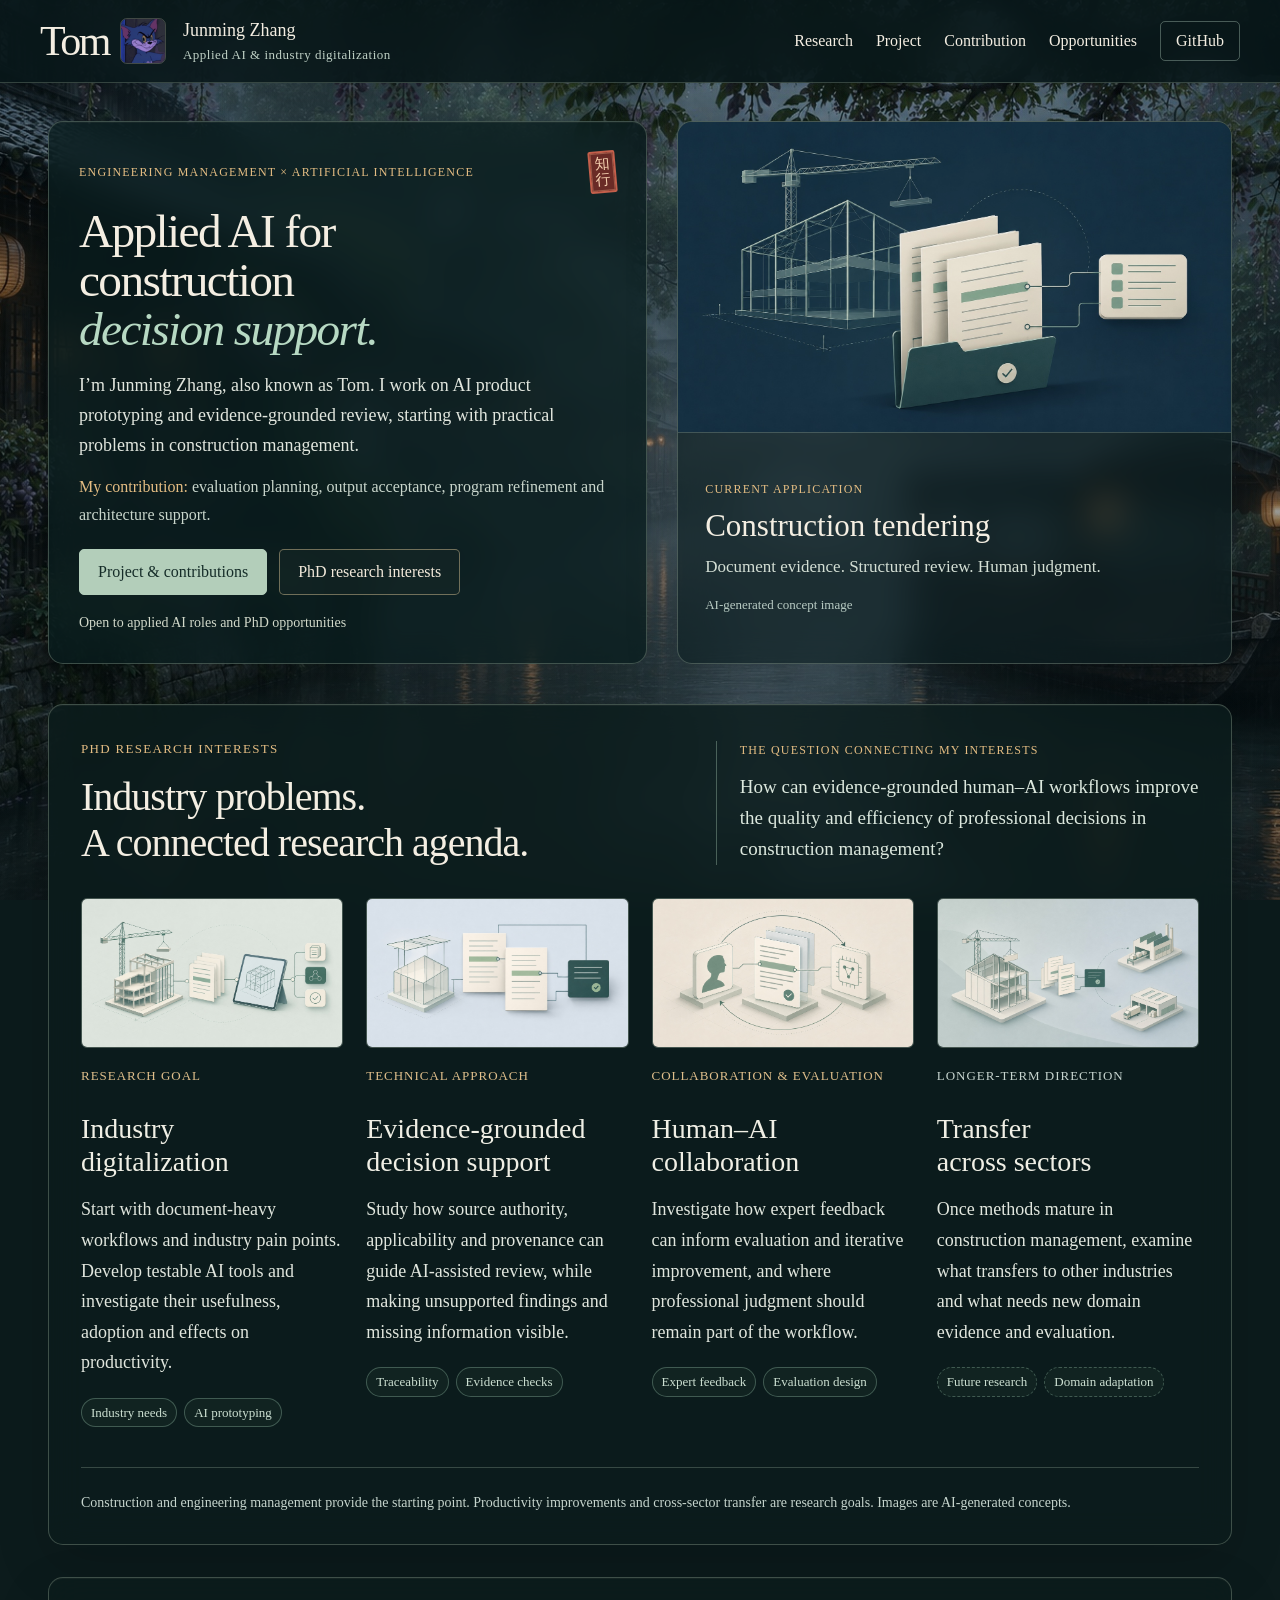
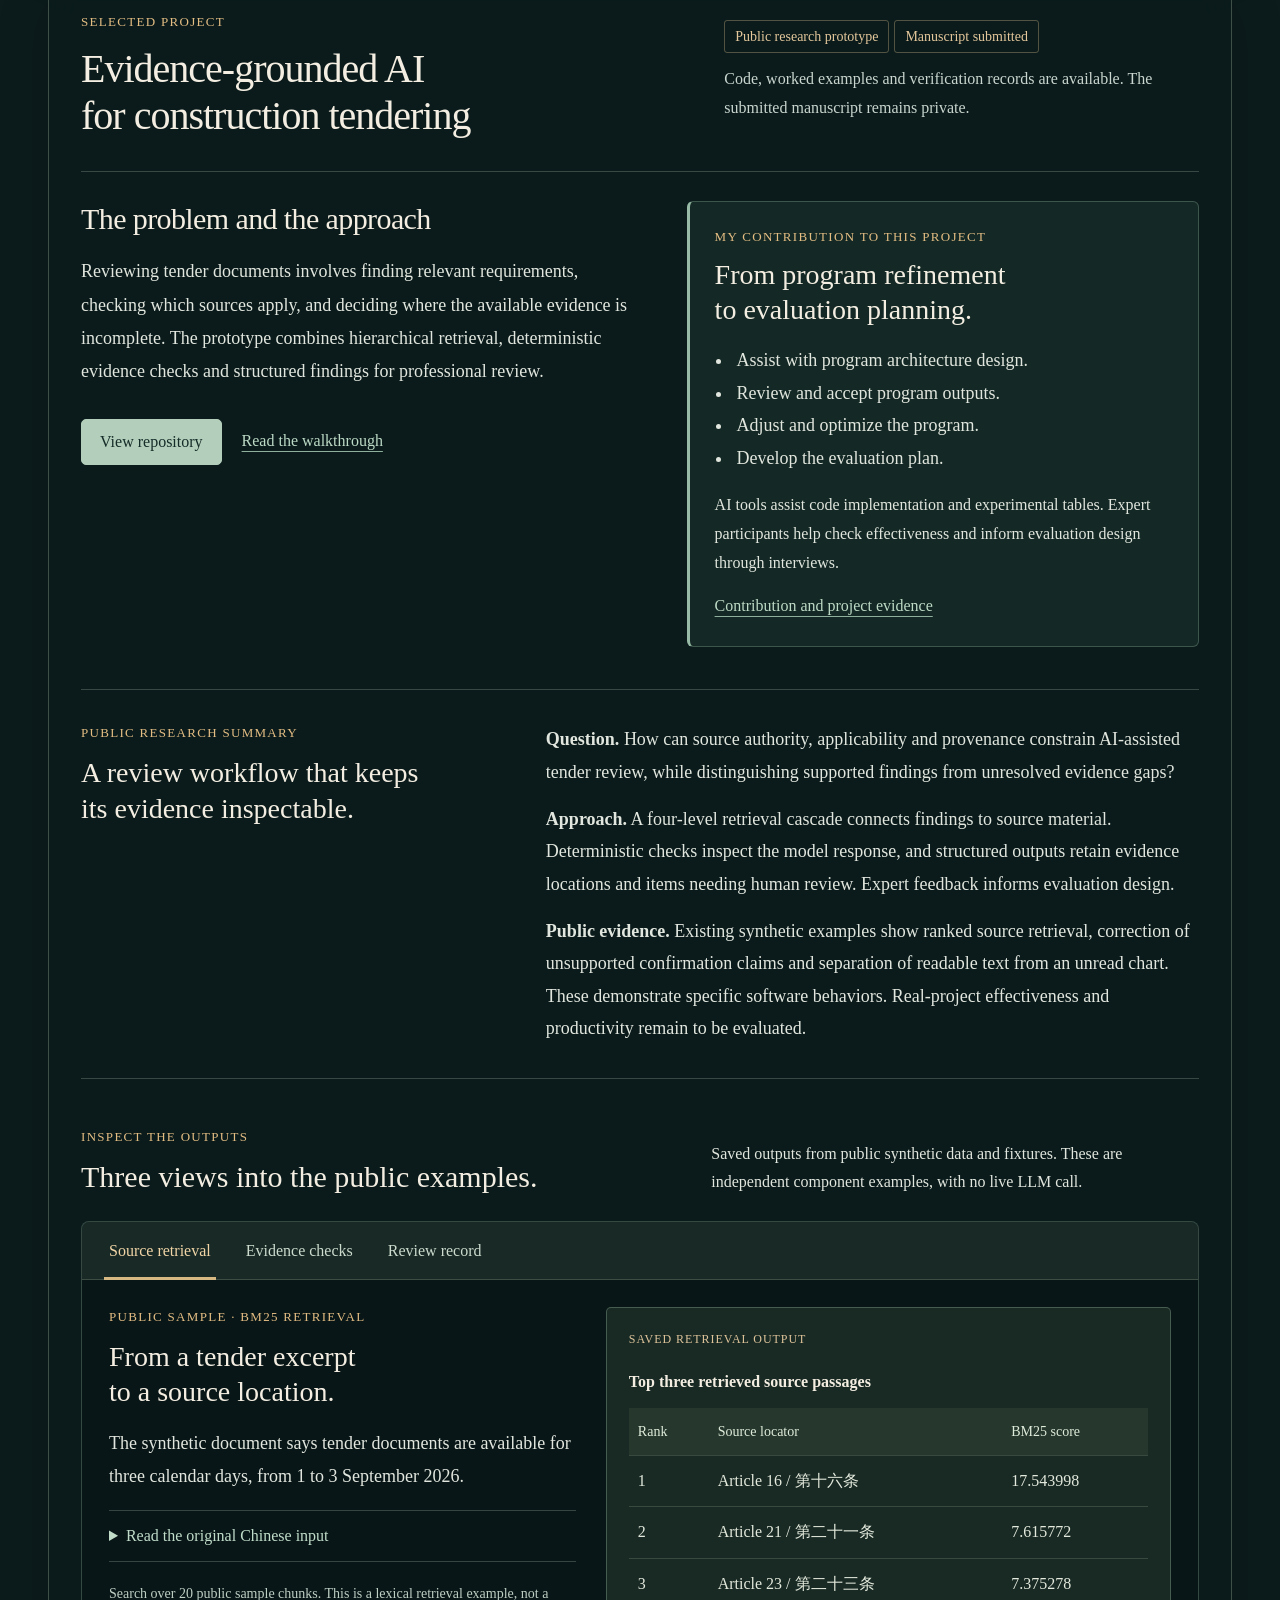
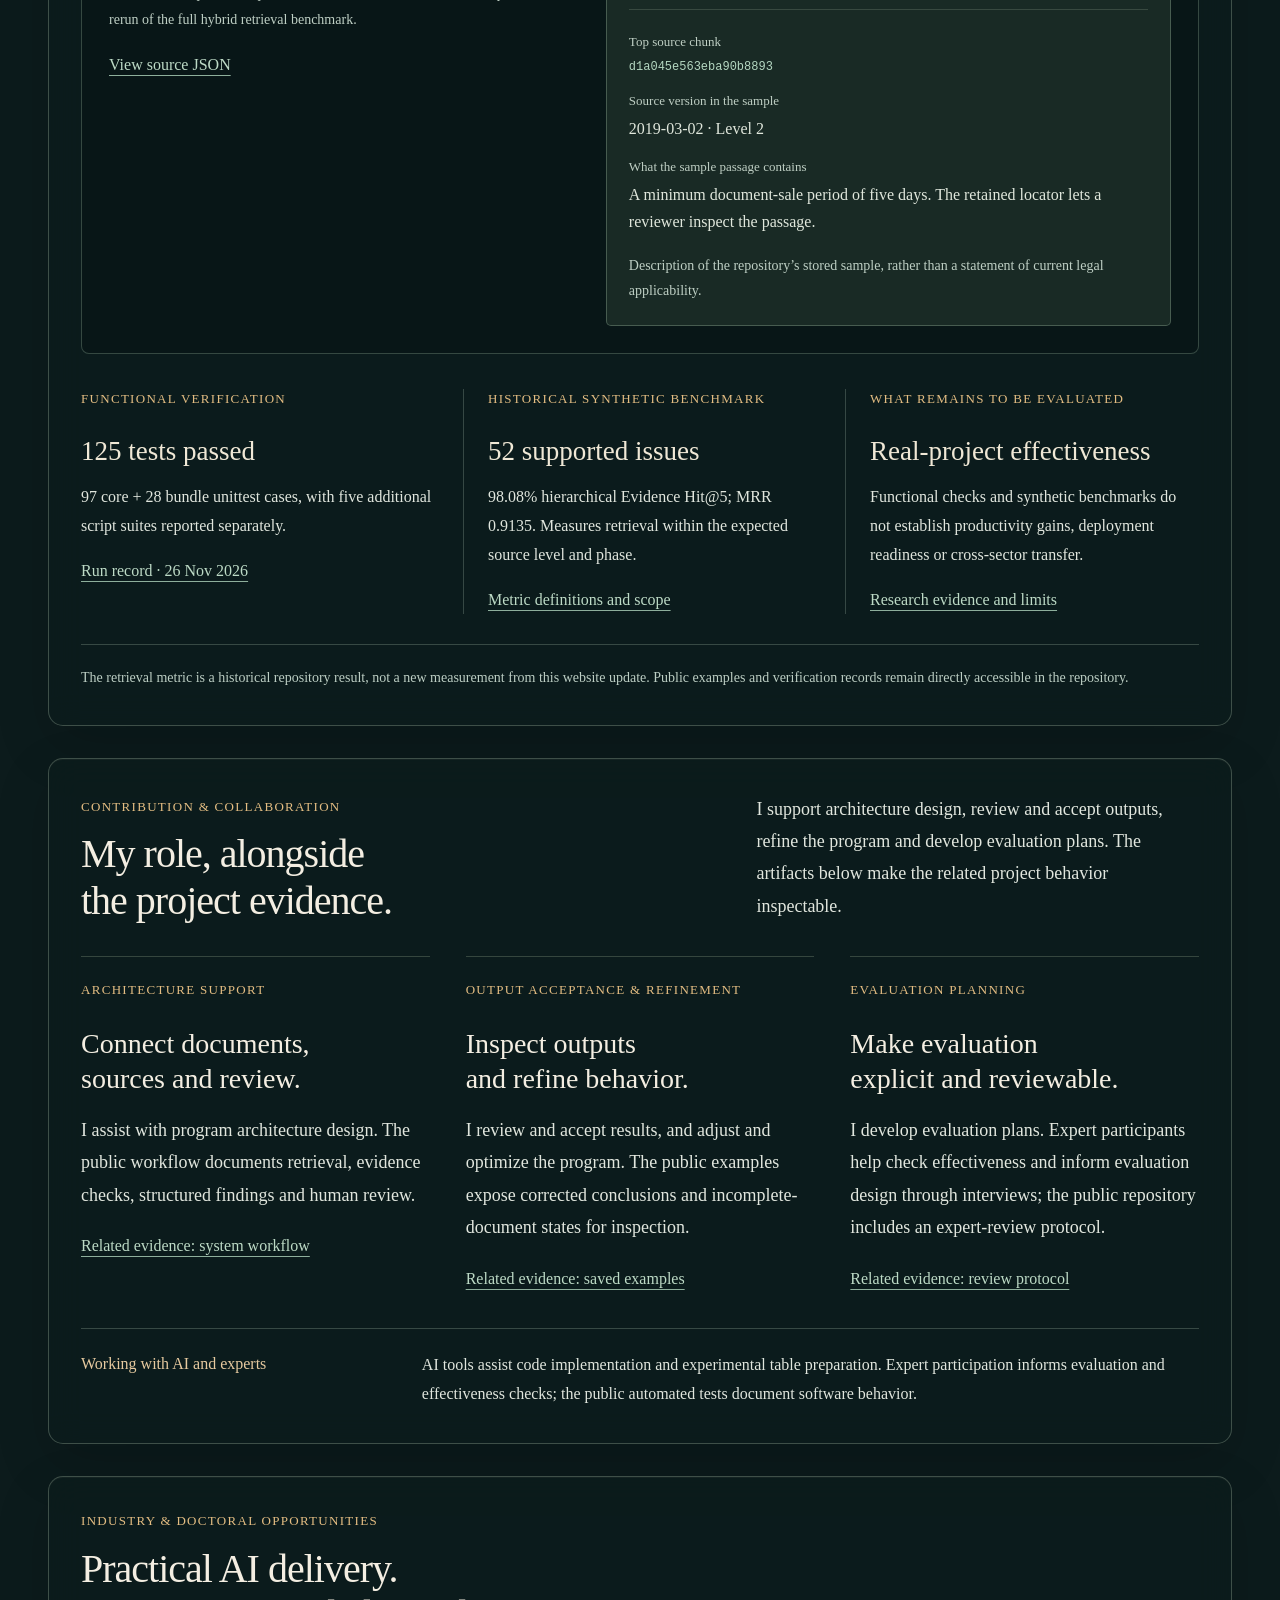
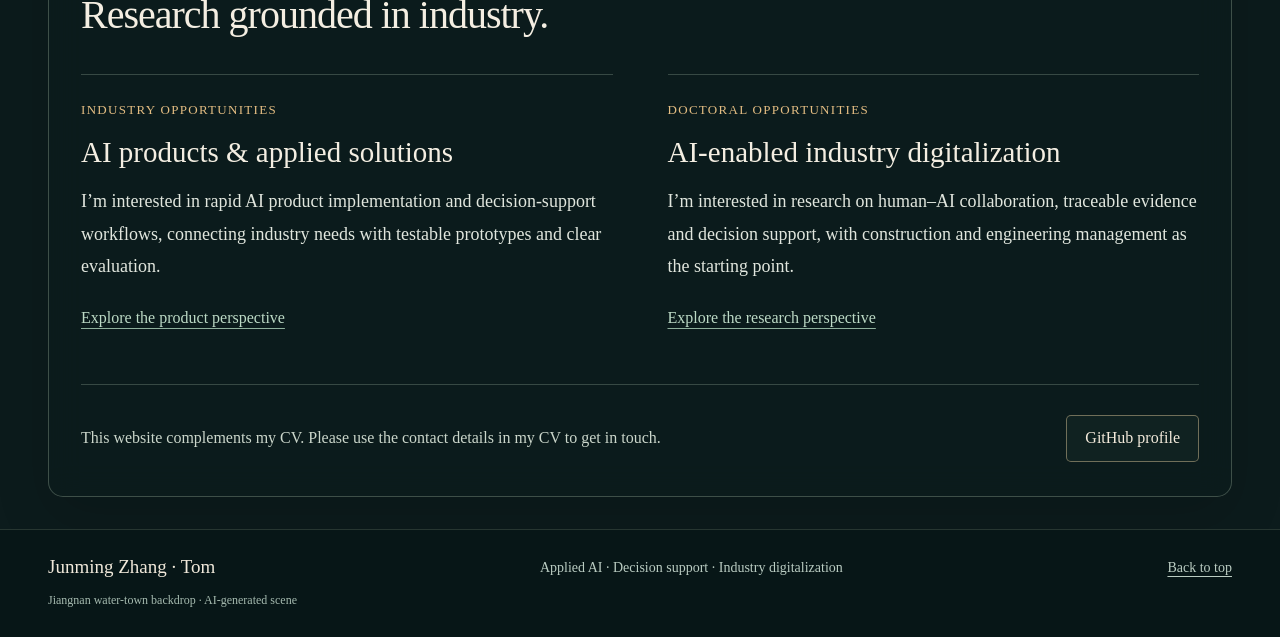
==== index.html @ 6158253b "Use approved rainy Jiangnan background while retaining current project artwork" ====
<!doctype html>
<html lang="en">
<head>
  <meta charset="utf-8">
  <meta name="viewport" content="width=device-width, initial-scale=1">
  <meta name="theme-color" content="#0c1b1c">
  <meta name="description" content="Junming Zhang (Tom) — applied AI for construction management and decision support. Research interests, a public tendering-review prototype and documented contributions.">
  <meta property="og:title" content="Junming Zhang · Applied AI for Construction Management">
  <meta property="og:description" content="Research interests, an open research prototype, and reproducible examples for industry and PhD opportunities.">
  <meta property="og:type" content="website">
  <meta property="og:url" content="https://junming3702-cmyk.github.io/">
  <title>Junming Zhang · Applied AI for Construction Management</title>
  <link rel="icon" type="image/webp" href="assets/tom-avatar.webp">
  <link rel="stylesheet" href="styles.css">
  <link rel="stylesheet" href="styles-v2.css">
  <link rel="stylesheet" href="styles-water.css">
  <link rel="preload" as="image" href="assets/jiangnan-mist-v2.jpg">
  <script src="script.js" defer></script>
</head>
<body>
  <div class="scene-backdrop" aria-hidden="true"></div>
  <a class="skip-link" href="#main">Skip to content</a>
  <header class="site-header">
    <div class="header-inner">
      <a class="brand" href="#home" aria-label="Junming Zhang, home"><span class="brand-mark"><span class="monogram">Tom</span><img class="tom-avatar" src="assets/tom-avatar.webp" alt="Tom avatar" width="44" height="44"></span><span class="brand-name">Junming Zhang<small>Applied AI & industry digitalization</small></span></a>
      <nav aria-label="Main navigation">
        <a href="#research">Research</a><a href="#project">Project</a><a href="#approach">Contribution</a><a href="#opportunities">Opportunities</a><a class="nav-github" href="https://github.com/junming3702-cmyk">GitHub</a>
      </nav>
    </div>
  </header>
  <main id="main">
    <section class="hero wrap" id="home" aria-labelledby="hero-title">
      <div class="hero-copy">
        <div class="hero-kicker"><p class="eyebrow">Engineering management × Artificial intelligence</p><span class="chinese-seal" aria-hidden="true">知<br>行</span></div>
        <h1 id="hero-title">Applied AI for<br>construction<br><em>decision support.</em></h1>
        <p class="hero-intro">I’m Junming Zhang, also known as Tom. I work on AI product prototyping and evidence-grounded review, starting with practical problems in construction management.</p>
        <p class="hero-role"><strong>My contribution:</strong> evaluation planning, output acceptance, program refinement and architecture support.</p>
        <div class="actions"><a class="button primary" href="#project">Project & contributions</a><a class="button secondary" href="#research">PhD research interests</a></div>
        <p class="availability">Open to applied AI roles and PhD opportunities</p>
      </div>
      <figure class="hero-photo"><img src="assets/project-v2.jpg" alt="Conceptual construction tender review setting with project documents and a building model" width="1672" height="941" fetchpriority="high"><figcaption><span class="eyebrow">Current application</span><strong>Construction tendering</strong><span>Document evidence. Structured review. Human judgment.</span><small>AI-generated concept image</small></figcaption></figure>
    </section>

    <section class="research-section" id="research" aria-labelledby="research-title"><div class="wrap">
      <div class="section-heading research-heading"><div><p class="eyebrow">PhD research interests</p><h2 id="research-title">Industry problems.<br>A connected research agenda.</h2></div><div class="research-focus"><p class="eyebrow">The question connecting my interests</p><p>How can evidence-grounded human–AI workflows improve the quality and efficiency of professional decisions in construction management?</p></div></div>
      <div class="research-grid"><article class="research-card "><img src="assets/digitalization-v2.jpg" alt="Concept illustration connecting a construction model, documents and a digital building workflow" width="1672" height="941" loading="lazy"><p class="card-role">Research goal</p><h3>Industry<br>digitalization</h3><p>Start with document-heavy workflows and industry pain points. Develop testable AI tools and investigate their usefulness, adoption and effects on productivity.</p><div class="tags"><span>Industry needs</span><span>AI prototyping</span></div></article>
<article class="research-card "><img src="assets/evidence-v2.jpg" alt="Concept illustration tracing highlighted document passages to a review card" width="1672" height="941" loading="lazy"><p class="card-role">Technical approach</p><h3>Evidence-grounded<br>decision support</h3><p>Study how source authority, applicability and provenance can guide AI-assisted review, while making unsupported findings and missing information visible.</p><div class="tags"><span>Traceability</span><span>Evidence checks</span></div></article>
<article class="research-card "><img src="assets/collaboration-v2.jpg" alt="Concept illustration connecting human expertise, a review document and a computational system" width="1672" height="941" loading="lazy"><p class="card-role">Collaboration & evaluation</p><h3>Human–AI<br>collaboration</h3><p>Investigate how expert feedback can inform evaluation and iterative improvement, and where professional judgment should remain part of the workflow.</p><div class="tags"><span>Expert feedback</span><span>Evaluation design</span></div></article>
<article class="research-card future-card"><img src="assets/transfer-v2.jpg" alt="Concept illustration linking a construction model to future manufacturing and logistics applications" width="1672" height="941" loading="lazy"><p class="card-role">Longer-term direction</p><h3>Transfer<br>across sectors</h3><p>Once methods mature in construction management, examine what transfers to other industries and what needs new domain evidence and evaluation.</p><div class="tags"><span>Future research</span><span>Domain adaptation</span></div></article>
</div><p class="research-note">Construction and engineering management provide the starting point. Productivity improvements and cross-sector transfer are research goals. Images are AI-generated concepts.</p></div></section>

    <section class="project-section wrap" id="project" aria-labelledby="project-title">
      <div class="section-heading"><div><p class="eyebrow">Selected project</p><h2 id="project-title">Evidence-grounded AI<br>for construction tendering</h2></div><div class="project-status"><span>Public research prototype</span><span>Manuscript submitted</span><p>Code, worked examples and verification records are available. The submitted manuscript remains private.</p></div></div>
      <div class="project-introduction">
        <div class="project-overview"><h3>The problem and the approach</h3><p>Reviewing tender documents involves finding relevant requirements, checking which sources apply, and deciding where the available evidence is incomplete. The prototype combines hierarchical retrieval, deterministic evidence checks and structured findings for professional review.</p><div class="actions"><a class="button primary" href="https://github.com/junming3702-cmyk/-LLM">View repository</a><a class="text-link" href="https://github.com/junming3702-cmyk/-LLM/blob/main/docs/portfolio/WALKTHROUGH.md">Read the walkthrough</a></div></div>
        <aside class="project-contribution" aria-labelledby="contribution-summary"><p class="eyebrow">My contribution to this project</p><h3 id="contribution-summary">From program refinement<br>to evaluation planning.</h3><ul><li>Assist with program architecture design.</li><li>Review and accept program outputs.</li><li>Adjust and optimize the program.</li><li>Develop the evaluation plan.</li></ul><p>AI tools assist code implementation and experimental tables. Expert participants help check effectiveness and inform evaluation design through interviews.</p><a class="text-link" href="#approach">Contribution and project evidence</a></aside>
      </div>
      <article class="research-brief" aria-labelledby="brief-title"><div><p class="eyebrow">Public research summary</p><h3 id="brief-title">A review workflow that keeps<br>its evidence inspectable.</h3></div><div><p><strong>Question.</strong> How can source authority, applicability and provenance constrain AI-assisted tender review, while distinguishing supported findings from unresolved evidence gaps?</p><p><strong>Approach.</strong> A four-level retrieval cascade connects findings to source material. Deterministic checks inspect the model response, and structured outputs retain evidence locations and items needing human review. Expert feedback informs evaluation design.</p><p><strong>Public evidence.</strong> Existing synthetic examples show ranked source retrieval, correction of unsupported confirmation claims and separation of readable text from an unread chart. These demonstrate specific software behaviors. Real-project effectiveness and productivity remain to be evaluated.</p></div></article>
      <div class="examples-heading"><div><p class="eyebrow">Inspect the outputs</p><h3>Three views into the public examples.</h3></div><p>Saved outputs from public synthetic data and fixtures. These are independent component examples, with no live LLM call.</p></div>
      <div class="examples" data-examples>
        <div class="example-tabs" role="tablist" aria-label="Public example outputs" hidden><button id="tab-retrieval" type="button" role="tab" aria-controls="example-retrieval" aria-selected="true">Source retrieval</button><button id="tab-gate" type="button" role="tab" aria-controls="example-gate" aria-selected="false" tabindex="-1">Evidence checks</button><button id="tab-visibility" type="button" role="tab" aria-controls="example-visibility" aria-selected="false" tabindex="-1">Review record</button></div>
        <section class="example-content" id="example-retrieval" aria-labelledby="retrieval-heading"><div class="example-context"><p class="eyebrow">Public sample · BM25 retrieval</p><h4 id="retrieval-heading">From a tender excerpt<br>to a source location.</h4><p>The synthetic document says tender documents are available for three calendar days, from 1 to 3 September 2026.</p><details><summary>Read the original Chinese input</summary><p lang="zh-CN">招标文件发售期为3个自然日，自2026年9月1日至2026年9月3日止。</p></details><p class="scope-note">Search over 20 public sample chunks. This is a lexical retrieval example, not a rerun of the full hybrid retrieval benchmark.</p><a class="text-link" href="https://github.com/junming3702-cmyk/-LLM/blob/main/docs/portfolio/sample-results/retrieval.json">View source JSON</a></div><div class="output-preview"><p class="output-label">Saved retrieval output</p><div class="table-scroll"><table><caption>Top three retrieved source passages</caption><thead><tr><th scope="col">Rank</th><th scope="col">Source locator</th><th scope="col">BM25 score</th></tr></thead><tbody><tr><td>1</td><td>Article 16 / 第十六条</td><td>17.543998</td></tr><tr><td>2</td><td>Article 21 / 第二十一条</td><td>7.615772</td></tr><tr><td>3</td><td>Article 23 / 第二十三条</td><td>7.375278</td></tr></tbody></table></div><dl class="source-record"><div><dt>Top source chunk</dt><dd><code>d1a045e563eba90b8893</code></dd></div><div><dt>Source version in the sample</dt><dd>2019-03-02 · Level 2</dd></div><div><dt>What the sample passage contains</dt><dd>A minimum document-sale period of five days. The retained locator lets a reviewer inspect the passage.</dd></div></dl><p class="scope-note">Description of the repository’s stored sample, rather than a statement of current legal applicability.</p></div></section>
        <section class="example-content" id="example-gate" aria-labelledby="gate-heading"><div class="example-context"><p class="eyebrow">Independent preset-response fixtures</p><h4 id="gate-heading">Confirmation is constrained<br>by the available evidence.</h4><p>The gate processes two preset findings. One lacks independent confirmation; the other cites a source absent from the runtime evidence.</p><p class="scope-note">These fixtures were not generated from the retrieval example. They show how existing checks revise a response.</p><a class="text-link" href="https://github.com/junming3702-cmyk/-LLM/blob/main/docs/portfolio/sample-results/review.json">View input and output JSON</a></div><div class="output-preview"><p class="output-label">Saved gate results</p><article class="gate-result"><span class="fixture-id">DEMO-REVIEW</span><h5>Requires human legal review</h5><p>A preset confirmation claim is revised because independent confirmation is absent.</p><code>requires_human_legal_review</code></article><article class="gate-result"><span class="fixture-id">DEMO-UNKNOWN-SOURCE</span><h5>Insufficient information</h5><p>The unregistered citation is removed. The output asks for human confirmation.</p><code>legal_evidence = []</code></article><p class="scope-note">Both saved gate statuses: corrected. No human decision is supplied.</p></div></section>
        <section class="example-content" id="example-visibility" aria-labelledby="visibility-heading"><div class="example-context"><p class="eyebrow">Independent document-visibility fixture</p><h4 id="visibility-heading">Readable text and an unread<br>chart stay separate.</h4><p>The source includes a progress-plan narrative. The chart page has not been parsed, so its contents remain pending verification.</p><p class="scope-note">The table presents selected fields from the saved output. It preserves the incomplete review state.</p><a class="text-link" href="https://github.com/junming3702-cmyk/-LLM/blob/main/docs/portfolio/sample-results/task-result.json">View source JSON</a></div><div class="output-preview"><p class="output-label">Saved review record · SYN-U30</p><div class="table-scroll"><table><caption>Observed and pending claims</caption><thead><tr><th scope="col">Material</th><th scope="col">Observed state</th><th scope="col">Source locator</th></tr></thead><tbody><tr><td>Plan narrative</td><td>Observed</td><td><code>p186-b6</code></td></tr><tr><td>Chart</td><td>Pending verification</td><td>None available</td></tr></tbody></table></div><dl class="source-record"><div><dt>Task completion</dt><dd><code>partially_observed_requires_review</code></dd></div><div><dt>Legal conclusion</dt><dd>Not available in this example</dd></div><div><dt>Next review step</dt><dd>The chart still needs verification. Human review remains required.</dd></div></dl></div></section>
      </div>
      <div class="evidence-summary"><article><p class="eyebrow">Functional verification</p><h4>125 tests passed</h4><p>97 core + 28 bundle unittest cases, with five additional script suites reported separately.</p><a class="text-link" href="https://github.com/junming3702-cmyk/-LLM/blob/main/docs/portfolio/VERIFICATION.md">Run record · 26 Nov 2026</a></article><article><p class="eyebrow">Historical synthetic benchmark</p><h4>52 supported issues</h4><p>98.08% hierarchical Evidence Hit@5; MRR 0.9135. Measures retrieval within the expected source level and phase.</p><a class="text-link" href="https://github.com/junming3702-cmyk/-LLM/blob/main/phase2_public/evaluation/retrieval/metrics.md">Metric definitions and scope</a></article><article><p class="eyebrow">What remains to be evaluated</p><h4>Real-project effectiveness</h4><p>Functional checks and synthetic benchmarks do not establish productivity gains, deployment readiness or cross-sector transfer.</p><a class="text-link" href="https://github.com/junming3702-cmyk/-LLM#for-researchers-and-prospective-supervisors">Research evidence and limits</a></article></div>
      <p class="publication-note">The retrieval metric is a historical repository result, not a new measurement from this website update. Public examples and verification records remain directly accessible in the repository.</p>
    </section>

    <section class="approach-section" id="approach" aria-labelledby="approach-title"><div class="wrap"><div class="section-heading"><div><p class="eyebrow">Contribution & collaboration</p><h2 id="approach-title">My role, alongside<br>the project evidence.</h2></div><p>I support architecture design, review and accept outputs, refine the program and develop evaluation plans. The artifacts below make the related project behavior inspectable.</p></div><div class="contribution-grid"><article><p class="eyebrow">Architecture support</p><h3>Connect documents,<br>sources and review.</h3><p>I assist with program architecture design. The public workflow documents retrieval, evidence checks, structured findings and human review.</p><a class="text-link" href="https://github.com/junming3702-cmyk/-LLM#for-product-and-applied-ai-teams">Related evidence: system workflow</a></article><article><p class="eyebrow">Output acceptance & refinement</p><h3>Inspect outputs<br>and refine behavior.</h3><p>I review and accept results, and adjust and optimize the program. The public examples expose corrected conclusions and incomplete-document states for inspection.</p><a class="text-link" href="https://github.com/junming3702-cmyk/-LLM/blob/main/docs/portfolio/sample-results/RESULTS.md">Related evidence: saved examples</a></article><article><p class="eyebrow">Evaluation planning</p><h3>Make evaluation<br>explicit and reviewable.</h3><p>I develop evaluation plans. Expert participants help check effectiveness and inform evaluation design through interviews; the public repository includes an expert-review protocol.</p><a class="text-link" href="https://github.com/junming3702-cmyk/-LLM/blob/main/phase2_public/evaluation/expert_review/README.md">Related evidence: review protocol</a></article></div><div class="collaboration-note"><strong>Working with AI and experts</strong><p>AI tools assist code implementation and experimental table preparation. Expert participation informs evaluation and effectiveness checks; the public automated tests document software behavior.</p></div></div></section>

    <section class="opportunities-section wrap" id="opportunities" aria-labelledby="opportunities-title"><p class="eyebrow">Industry & doctoral opportunities</p><h2 id="opportunities-title">Practical AI delivery.<br>Research grounded in industry.</h2><div class="opportunity-grid"><article><p class="eyebrow">Industry opportunities</p><h3>AI products & applied solutions</h3><p>I’m interested in rapid AI product implementation and decision-support workflows, connecting industry needs with testable prototypes and clear evaluation.</p><a class="text-link" href="https://github.com/junming3702-cmyk/-LLM#for-product-and-applied-ai-teams">Explore the product perspective</a></article><article><p class="eyebrow">Doctoral opportunities</p><h3>AI-enabled industry digitalization</h3><p>I’m interested in research on human–AI collaboration, traceable evidence and decision support, with construction and engineering management as the starting point.</p><a class="text-link" href="https://github.com/junming3702-cmyk/-LLM#for-researchers-and-prospective-supervisors">Explore the research perspective</a></article></div><div class="contact-line"><p>This website complements my CV. Please use the contact details in my CV to get in touch.</p><a class="button secondary" href="https://github.com/junming3702-cmyk">GitHub profile</a></div></section>
  </main>
  <footer class="site-footer"><div class="wrap"><span>Junming Zhang · Tom</span><span>Applied AI · Decision support · Industry digitalization</span><a href="#home">Back to top</a></div><p class="scene-credit wrap">Jiangnan water-town backdrop · AI-generated scene</p></footer>
</body>
</html>
---- styles.css ----
:root{--ink:#172e40;--text:#354957;--muted:#586a76;--paper:#fcfcf9;--accent:#326758;--line:#dce3e0;--serif:Georgia,'Times New Roman',serif;--sans:Inter,-apple-system,BlinkMacSystemFont,'Segoe UI',sans-serif}*{box-sizing:border-box}html{scroll-behavior:smooth;scroll-padding-top:110px}body{margin:0;background:var(--paper);color:var(--ink);font:16px/1.65 var(--sans);-webkit-font-smoothing:antialiased}a{color:inherit;text-decoration:none}a,button{-webkit-tap-highlight-color:transparent}a:focus-visible{outline:3px solid #b76b37;outline-offset:5px}img{display:block;width:100%;height:auto}h1,h2,h3,h4,p{margin:0}h1,h2,h3,h4{font-weight:400}h1,h2,h3,h4{font-family:var(--serif)}p{color:var(--text)}.wrap{width:min(1240px,calc(100% - 96px));margin-inline:auto}.eyebrow{font:600 11px/1.5 var(--sans);letter-spacing:.15em;text-transform:uppercase;color:var(--accent)}.site-header{background:rgba(252,252,249,.98);position:sticky;top:0;z-index:20;border-bottom:1px solid var(--line)}.header-inner{width:min(1360px,calc(100% - 80px));margin:auto;min-height:92px;display:flex;justify-content:space-between;align-items:center;gap:26px}.brand{display:flex;align-items:center;gap:15px;flex-shrink:0}.monogram{font:42px/1 var(--serif);letter-spacing:-4px;padding-right:3px}.monogram>span{color:var(--accent)}.brand-name{font-size:16px;font-weight:600;line-height:1.4}.brand-name small{font-size:10px;font-weight:400;display:block;letter-spacing:.04em;color:var(--muted);margin-top:2px}nav{display:flex;gap:27px;align-items:center}nav a{font-size:13px;line-height:2;border-bottom:1px solid transparent}nav a:hover,nav a[aria-current]{color:var(--accent);border-color:var(--accent)}.nav-github{border:1px solid #c6d3cc;padding:3px 15px}.skip-link{position:fixed;top:-100px;left:20px;background:white;z-index:100;padding:12px}.skip-link:focus{top:10px}.hero{display:grid;grid-template-columns:1.08fr 1fr;gap:74px;align-items:center;padding-block:90px 88px}.hero h1{font-size:clamp(42px,4.25vw,61px);line-height:1.08;letter-spacing:-.045em;margin:21px 0 24px}.hero h1 em{color:var(--accent);font-weight:400}.hero-intro{font-size:18px;line-height:1.7;max-width:570px}.hero-detail{font-size:15px;line-height:1.8;margin-top:17px;max-width:540px}.actions{display:flex;align-items:center;gap:20px;flex-wrap:wrap;margin-top:30px}.button{display:inline-flex;align-items:center;justify-content:center;font-size:13px;font-weight:500;line-height:1.4;min-height:46px;padding:12px 21px;border:1px solid var(--ink);transition:background .18s,color .18s}.primary{background:var(--ink);color:white}.primary:hover{background:#294c61}.secondary{background:transparent}.secondary:hover{background:#e9efea}.availability{font-size:12px;margin-top:23px;color:var(--muted)}.hero-visual{align-self:stretch;min-height:490px;background:var(--ink);position:relative;color:#eaf0ee;display:flex;flex-direction:column;justify-content:space-between;padding:29px 28px 20px;overflow:hidden}.visual-heading{display:flex;gap:10px;justify-content:space-between;align-items:center;font-size:9px;letter-spacing:.12em;z-index:1}.visual-label{letter-spacing:0;color:#bdd1cd;border:1px solid #607c85;padding:4px 7px;white-space:nowrap}.building{position:absolute;width:110%;top:42px;left:-4%}.evidence-sheet{position:relative;z-index:1;margin-top:170px;background:#f5f5ed;color:var(--ink);padding:18px 21px;box-shadow:0 15px 40px #071c2760;transform:rotate(-2deg)}.sheet-top{display:flex;gap:13px;align-items:center;font-family:var(--serif);font-size:22px;border-bottom:1px solid #d6dfd6;padding-bottom:15px}.paper-symbol{font:28px var(--sans);color:var(--accent)}.evidence-row{display:grid;grid-template-columns:57px 1fr;gap:10px;font-size:11px;padding:10px 0;border-bottom:1px solid #dce1da}.evidence-key{color:var(--accent);font-weight:600}.review-label{font-size:10px;color:var(--accent);margin-top:13px;font-weight:600}.visual-caption{font-size:9px;color:#bdcbd0;margin-top:24px;text-align:center;letter-spacing:.015em}.section-heading{display:grid;grid-template-columns:1.3fr 1fr;gap:100px;align-items:end;margin-bottom:50px}.section-heading h2,h2{font-size:44px;line-height:1.16;letter-spacing:-.025em;margin-top:15px}.section-heading>p{font-size:16px;max-width:440px;line-height:1.8;padding-bottom:2px}.research-section{background:var(--ink);color:#f4f5ef;padding:79px 0 53px}.research-section .eyebrow{color:#a8c9bd}.research-section p{color:#bfd0d7}.research-grid{display:grid;grid-template-columns:repeat(4,1fr);gap:28px}.research-card img{aspect-ratio:1.75;object-fit:cover;border:1px solid #48606a}.research-card h3{font-size:27px;line-height:1.16;margin-top:25px}.research-card p{font-size:14px;line-height:1.8}.research-card .research-question{font-size:14px;color:#f2f5ee;line-height:1.6;margin:15px 0 10px;min-height:45px}.tags{display:flex;flex-wrap:wrap;gap:7px;margin-top:22px}.tags span{font-size:10px;line-height:1.5;padding:4px 9px;border:1px solid #516a75;border-radius:20px;color:#c6d8db}.research-note{border-top:1px solid #395160;padding-top:22px;margin-top:40px;font-size:12px}.project-section{padding-block:90px 76px}.featured-project{border-top:1px solid var(--line);padding-top:37px;display:grid;grid-template-columns:1.2fr 1fr;gap:85px}.project-meta{display:flex;flex-wrap:wrap;gap:9px;margin-bottom:18px}.project-meta span{font-size:10px;letter-spacing:.03em;border:1px solid #c4d3ca;padding:4px 9px;color:var(--accent)}.project-overview h3{font-size:35px;line-height:1.22;letter-spacing:-.02em;margin-bottom:21px}.project-overview p{font-size:15px;line-height:1.9}.capabilities{padding-left:17px;color:var(--text);font-size:14px;line-height:1.9;margin:20px 0}.capabilities li{padding-left:3px;margin:5px 0}.text-link{font-size:13px;font-weight:500;text-decoration:underline;text-underline-offset:5px;text-decoration-color:#8ca49a;line-height:1.8}.text-link:hover{color:var(--accent);text-decoration-thickness:2px}.example-panel{background:#edf1eb;border:1px solid #dae2d8;padding:30px 31px}.example-panel h4{font-size:25px;line-height:1.3;margin:14px 0 22px}.example-step{border-top:1px solid #cfd9ce;padding:16px 0}.example-label{font-size:9px;letter-spacing:.12em;text-transform:uppercase;color:var(--muted)}.example-step p{font-size:14px;margin-top:7px;line-height:1.65}.outcome p{font-family:var(--serif);font-size:23px;line-height:1.3;color:var(--accent)}code{font-size:11px;display:block;margin-top:13px;color:#526657}.sample-note{font-size:11px;line-height:1.7;margin:0 0 15px}.evidence-links{display:grid;grid-template-columns:.9fr 1fr 1fr;gap:40px;border-top:1px solid var(--line);border-bottom:1px solid var(--line);padding:30px 0;margin-top:45px;align-items:center}.evidence-links h4{font-size:26px;margin-top:8px}.evidence-links a{display:block;align-self:stretch;border-left:1px solid var(--line);padding-left:30px}.evidence-links strong{font-size:15px;font-weight:500;text-decoration:underline;text-underline-offset:5px;text-decoration-color:#a1b5ab}.evidence-links a:hover strong{color:var(--accent)}.evidence-links a>span{display:block;font-size:12px;color:var(--muted);margin-top:11px;line-height:1.7}.publication-note{font-size:12px;line-height:1.8;color:var(--muted);margin-top:20px;max-width:1050px}.approach-section{background:#f0f0e8;padding:80px 0}.approach-grid{display:grid;grid-template-columns:1fr 1fr;gap:120px}.approach-intro{font-size:15px;line-height:1.8;margin-top:24px;max-width:420px}.contribution-list article{padding-bottom:22px;margin-bottom:22px;border-bottom:1px solid #d4dace}.contribution-list h3{font-size:25px;margin-bottom:9px}.contribution-list p{font-size:14px;line-height:1.8}.contribution-list .ai-credit{font-size:12px;color:var(--muted)}.opportunities-section{padding-block:86px 55px}.opportunities-section>h2{margin-bottom:36px}.opportunity-grid{display:grid;grid-template-columns:1fr 1fr;gap:80px}.opportunity-grid article{border-top:1px solid var(--line);padding-top:25px}.opportunity-grid h3{font-size:27px;line-height:1.3;margin:14px 0}.opportunity-grid p:not(.eyebrow){font-size:15px;line-height:1.8;margin-bottom:20px;max-width:530px}.contact-line{display:flex;align-items:center;justify-content:space-between;gap:30px;border-top:1px solid var(--line);padding-top:30px;margin-top:52px}.contact-line p{font-size:13px;max-width:630px}.contact-line .button{white-space:nowrap}.site-footer{background:var(--ink);color:#c4d1d7;padding:26px 0;font-size:11px}.site-footer .wrap{display:flex;gap:25px;align-items:center;justify-content:space-between}.site-footer .wrap>span:first-child{font:19px var(--serif);color:#edf1ec}.site-footer a{text-decoration:underline;text-underline-offset:4px}@media(min-width:1450px){.hero{gap:100px}.hero-visual{min-height:505px}.building{top:34px}.evidence-sheet{margin-top:190px}}@media(max-width:1100px){.wrap{width:calc(100% - 64px)}.header-inner{width:calc(100% - 48px)}nav{gap:17px}.hero{gap:40px;padding-block:65px}.hero h1{font-size:46px}.hero-visual{padding:24px 20px;min-height:470px}.visual-heading{font-size:8px}.section-heading{gap:50px}.research-grid{gap:20px}.research-card h3{font-size:24px}.research-card .research-question{min-height:65px}.featured-project{gap:45px}.approach-grid{gap:70px}.evidence-sheet{margin-top:150px}.sheet-top{font-size:20px}.evidence-row{font-size:10px}}@media(max-width:820px){html{scroll-padding-top:145px}.header-inner{flex-wrap:wrap;justify-content:center;padding:16px 0 10px;gap:13px;min-height:0}.brand-name small{display:none}.monogram{font-size:32px}.brand-name{font-size:15px}nav{justify-content:center;width:100%;gap:22px}nav a{font-size:12px}.nav-github{padding:0 10px}.hero{grid-template-columns:1fr;gap:40px;padding-block:55px}.hero-copy{max-width:600px}.hero h1{font-size:56px}.hero-visual{max-width:580px;width:100%;justify-self:center;min-height:455px}.building{top:20px}.evidence-sheet{max-width:400px;width:100%;align-self:center;margin-top:160px}.visual-heading{font-size:10px}.sheet-top{font-size:24px}.evidence-row{font-size:12px}.visual-caption{font-size:10px}.section-heading{grid-template-columns:1fr;gap:22px;margin-bottom:36px}.section-heading>p{max-width:620px}h2,.section-heading h2{font-size:39px}.research-grid{grid-template-columns:1fr 1fr;gap:39px 26px}.research-card h3{font-size:27px}.research-card .research-question{min-height:0}.featured-project{grid-template-columns:1fr;gap:35px}.example-panel{max-width:600px}.evidence-links{grid-template-columns:1fr 1fr;gap:25px}.evidence-links>div{grid-column:1/-1}.evidence-links a{padding-left:0;border-left:none}.approach-grid{grid-template-columns:1fr;gap:35px}.approach-grid h2 br:nth-of-type(2){display:none}.approach-intro{max-width:600px}.opportunity-grid{gap:35px}.site-footer .wrap>span:nth-child(2){display:none}}@media(max-width:520px){.wrap{width:calc(100% - 40px)}.header-inner{width:calc(100% - 24px)}nav{gap:16px}nav a{font-size:11px}.hero{padding-top:40px;gap:33px}.hero h1{font-size:43px;line-height:1.1;margin-top:18px}.eyebrow{font-size:10px}.hero-intro{font-size:16px}.hero-detail{font-size:14px}.actions{gap:13px;margin-top:24px}.button{font-size:12px;padding:12px 16px}.availability{font-size:11px}.hero-visual{min-height:390px;padding:21px 18px 16px}.visual-heading{font-size:8px}.visual-label{font-size:8px}.building{top:42px}.evidence-sheet{margin-top:132px;padding:16px}.sheet-top{font-size:21px;padding-bottom:11px}.evidence-row{font-size:10px;grid-template-columns:45px 1fr;padding:8px 0;gap:5px}.review-label{font-size:9px}.visual-caption{font-size:8px;margin-top:20px}h2,.section-heading h2{font-size:34px}.section-heading>p{font-size:14px}.research-section{padding-block:55px 35px}.research-grid{grid-template-columns:1fr;gap:38px}.research-card img{aspect-ratio:1.9}.research-card h3{font-size:28px;margin-top:22px}.research-card h3 br{display:none}.research-card h3 br:after{content:' '}.research-card p{font-size:14px}.research-card .research-question{margin-top:12px}.tags{margin-top:16px}.research-note{font-size:11px;margin-top:30px}.project-section{padding-block:58px 50px}.project-overview h3{font-size:30px}.project-overview p{font-size:14px}.capabilities{font-size:13px}.example-panel{padding:25px 23px}.example-panel h4{font-size:24px}.evidence-links{grid-template-columns:1fr;gap:25px}.evidence-links a{border-top:1px solid var(--line);padding-top:19px}.evidence-links h4{font-size:25px}.evidence-links a>span{margin-top:7px}.approach-section{padding-block:55px}.opportunities-section{padding-block:55px 40px}.opportunity-grid{grid-template-columns:1fr;gap:30px}.opportunity-grid h3{font-size:26px}.contact-line{align-items:flex-start;flex-direction:column;gap:20px;margin-top:35px}.site-footer .wrap{gap:15px}.text-link{font-size:12px}}@media(prefers-reduced-motion:reduce){html{scroll-behavior:auto}*{transition:none!important}}

/* Accessible reading sizes */
.eyebrow{font-size:12px}.brand-name small{font-size:12px}nav a,.button,.text-link{font-size:14px}.hero-detail,.research-card p,.research-card .research-question,.project-overview p,.capabilities,.example-step p,.contribution-list p,.opportunity-grid p:not(.eyebrow){font-size:16px}.availability,.tags span,.research-note,.project-meta span,.example-label,.sample-note,.evidence-links a>span,.publication-note,.contribution-list .ai-credit,.contact-line p,.site-footer{font-size:14px}.visual-heading,.visual-label,.visual-caption,.evidence-row,.review-label,code{font-size:12px}.research-card .research-question{min-height:52px}.visual-heading{letter-spacing:.05em}.evidence-row{grid-template-columns:55px 1fr}.review-label{font-weight:500}.evidence-sheet{margin-top:165px}.research-grid{gap:25px}@media(max-width:1100px){.visual-heading{font-size:10px}.visual-label{font-size:10px}.evidence-row,.review-label{font-size:11px}.research-card .research-question{min-height:78px}.tags span{font-size:12px}}@media(max-width:820px){.evidence-row,.review-label,.visual-label{font-size:12px}.research-card .research-question{min-height:0}.hero-visual{min-height:485px}.evidence-sheet{margin-top:175px}nav a{font-size:14px}.tags span{font-size:14px}}@media(max-width:520px){nav{gap:14px}.nav-github{display:none}.hero-intro,.hero-detail,.section-heading>p{font-size:16px}.hero-visual{min-height:430px}.visual-heading{font-size:9px}.visual-label{font-size:10px}.visual-caption{font-size:10px}.evidence-row,.review-label{font-size:11px}.evidence-sheet{margin-top:140px}.research-card h3 br{display:initial}.research-card h3 br:after{content:none}.eyebrow{font-size:11px}.availability{font-size:13px}.site-footer{font-size:12px}}
---- styles-v2.css ----
/* Portfolio revision: preserve the original palette and editorial type. */
html { scroll-padding-top: 104px; }
body { font-size: 16px; }
[hidden] { display: none !important; }
.header-inner { min-height: 82px; }
.brand { gap: 18px; }
.brand-mark { display: flex; align-items: center; gap: 12px; }
.monogram { font-size: 42px; line-height: 44px; letter-spacing: -2.5px; padding: 0; }
.tom-avatar { width: 44px; height: 44px; object-fit: cover; border-radius: 7px; }
.brand-name small { font-size: 12px; }
nav { gap: 23px; }
.hero { grid-template-columns: 1.08fr 1fr; gap: 64px; padding-block: 38px 44px; align-items: center; }
.hero h1 { font-size: clamp(42px, 3.65vw, 53px); line-height: 1.04; margin: 16px 0 18px; letter-spacing: -.035em; }
.hero-intro { font-size: 16px; line-height: 1.7; }
.hero-role { font-size: 14px; line-height: 1.7; margin-top: 14px; max-width: 550px; color: var(--muted); }
.hero-role strong { color: var(--ink); font-weight: 600; }
.hero .actions { margin-top: 21px; gap: 13px; }
.hero .availability { margin-top: 16px; font-size: 13px; }
.hero-photo { margin: 0; background: var(--ink); overflow: hidden; align-self: stretch; display: flex; flex-direction: column; justify-content: center; }
.hero-photo > img { width: 100%; height: 300px; object-fit: cover; }
.hero-photo figcaption { padding: 20px 25px; display: flex; flex-direction: column; gap: 7px; }
.hero-photo .eyebrow { color: #adccc0; font-size: 12px; }
.hero-photo strong { font: 27px/1.2 var(--serif); color: #f4f5ef; }
.hero-photo figcaption > span:not(.eyebrow) { font-size: 14px; line-height: 1.6; color: #c9d7dc; }
.hero-photo small { color: #b0c3ca; font-size: 12px; margin-top: 3px; }
.research-section { padding-block: 69px 44px; }
.research-heading { grid-template-columns: 1.2fr 1fr; gap: 90px; align-items: center; }
.research-focus { padding-left: 25px; border-left: 1px solid #607985; }
.research-focus .eyebrow { font-size: 12px; margin-bottom: 12px; }
.research-focus p:not(.eyebrow) { color: #e2ecea; font-size: 18px; line-height: 1.65; }
.research-card img { aspect-ratio: 1.75; width: 100%; object-fit: cover; border: 1px solid #566d77; }
.research-card .card-role { color: #a9c9bc; font-size: 12px; line-height: 1.5; text-transform: uppercase; letter-spacing: .075em; margin-top: 20px; min-height: 36px; }
.research-card h3 { margin-top: 8px; font-size: 27px; line-height: 1.18; margin-bottom: 16px; }
.research-card p { font-size: 16px; line-height: 1.75; }
.research-card .tags { margin-top: 20px; gap: 7px; }
.research-card .tags span { font-size: 12px; }
.future-card .card-role { color: #c5ccd2; }
.future-card .tags span { border-style: dashed; }
.research-note { font-size: 13px; line-height: 1.8; }
.section-heading h2 { font-size: 42px; }
.project-section { padding-block: 72px 61px; }
.project-section > .section-heading { gap: 65px; grid-template-columns: 1.25fr 1fr; align-items: start; }
.project-status { padding-top: 8px; }
.project-status > span { display: inline-block; border: 1px solid #becfc3; padding: 4px 10px; margin: 0 5px 12px 0; font-size: 12px; color: var(--accent); }
.project-status p { font-size: 14px; line-height: 1.8; }
.project-introduction { display: grid; grid-template-columns: 1.1fr 1fr; gap: 65px; border-top: 1px solid var(--line); padding-top: 34px; }
.project-overview h3 { font-size: 30px; margin-bottom: 18px; }
.project-overview p { font-size: 16px; line-height: 1.85; }
.project-contribution { padding: 26px 28px; background: #edf1eb; border-left: 3px solid #6f9785; }
.project-contribution .eyebrow { font-size: 12px; }
.project-contribution h3 { font-size: 28px; line-height: 1.25; margin-top: 11px; }
.project-contribution ul { margin: 17px 0; padding-left: 18px; color: var(--text); font-size: 16px; line-height: 1.8; }
.project-contribution li { padding-left: 4px; }
.project-contribution p:not(.eyebrow) { font-size: 14px; line-height: 1.8; margin-bottom: 14px; }
.research-brief { margin-top: 42px; padding: 33px 0; border-top: 1px solid var(--line); border-bottom: 1px solid var(--line); display: grid; grid-template-columns: .9fr 1.4fr; gap: 64px; }
.research-brief h3 { font-size: 28px; line-height: 1.3; margin-top: 12px; }
.research-brief p:not(.eyebrow) { font-size: 16px; line-height: 1.8; }
.research-brief p + p { margin-top: 15px; }
.research-brief strong { font-weight: 600; }
.examples-heading { margin: 48px 0 25px; display: grid; grid-template-columns: 1.2fr 1fr; gap: 65px; align-items: end; }
.examples-heading h3 { font-size: 30px; line-height: 1.25; margin-top: 12px; }
.examples-heading > p { font-size: 14px; line-height: 1.75; }
.examples { border: 1px solid #cbd8d1; background: #f8f9f5; }
.example-tabs { display: flex; border-bottom: 1px solid #cbd8d1; background: #edf1eb; padding: 0 22px; gap: 25px; }
.example-tabs button { border: 0; border-bottom: 3px solid transparent; margin: 0 0 -1px; padding: 17px 5px 14px; background: transparent; color: var(--muted); font: 500 14px/1.5 var(--sans); cursor: pointer; }
.example-tabs button[aria-selected="true"] { border-bottom-color: var(--accent); color: var(--ink); }
.example-tabs button:hover { color: var(--accent); }
button:focus-visible, summary:focus-visible, [role="tabpanel"]:focus-visible { outline: 3px solid #ad7148; outline-offset: 4px; }
.example-content { display: grid; grid-template-columns: .95fr 1.15fr; gap: 42px; padding: 32px; }
.example-context h4 { font-size: 28px; line-height: 1.25; margin: 13px 0 18px; }
.example-context > p:not(.eyebrow) { font-size: 16px; line-height: 1.8; margin-bottom: 18px; }
.example-content .scope-note { font-size: 13px !important; color: var(--muted); line-height: 1.75; margin-top: 19px; }
details { border-top: 1px solid var(--line); border-bottom: 1px solid var(--line); padding-block: 12px; margin: 18px 0; }
summary { font-size: 14px; color: var(--accent); cursor: pointer; }
details p { margin-top: 13px; font-size: 16px; line-height: 1.8; }
.output-preview { border: 1px solid #d5dfd9; background: white; padding: 24px; min-width: 0; }
.output-label { text-transform: uppercase; letter-spacing: .08em; font-size: 12px; color: var(--accent); margin-bottom: 20px; }
.table-scroll { overflow-x: auto; }
table { width: 100%; border-collapse: collapse; font-size: 14px; text-align: left; }
caption { text-align: left; font-size: 14px; font-weight: 600; color: var(--ink); margin-bottom: 12px; }
th, td { padding: 12px 9px; border-bottom: 1px solid #dce4de; vertical-align: top; }
th { font-weight: 500; color: #586c63; background: #f0f4ee; font-size: 13px; }
td { color: var(--text); }
code { font-size: 12px; color: #375e50; overflow-wrap: anywhere; margin-top: 0; line-height: 1.7; }
.source-record { margin: 21px 0 0; }
.source-record > div { margin-top: 13px; }
dt { font-size: 12px; color: var(--muted); margin-bottom: 4px; }
dd { margin: 0; font-size: 14px; line-height: 1.7; color: var(--text); }
.gate-result + .gate-result { border-top: 1px solid var(--line); padding-top: 21px; margin-top: 22px; }
.fixture-id { font-size: 12px; color: var(--muted); }
.gate-result h5 { font: 24px/1.3 var(--serif); color: var(--accent); margin: 9px 0 11px; }
.gate-result p { font-size: 14px; line-height: 1.8; margin-bottom: 11px; }
.evidence-summary { display: grid; grid-template-columns: repeat(3, 1fr); gap: 36px; margin-top: 35px; border-bottom: 1px solid var(--line); padding-bottom: 30px; }
.evidence-summary article + article { padding-left: 28px; border-left: 1px solid var(--line); }
.evidence-summary .eyebrow { min-height: 36px; font-size: 12px; }
.evidence-summary h4 { font-size: 27px; line-height: 1.25; margin: 10px 0 14px; }
.evidence-summary p:not(.eyebrow) { font-size: 14px; line-height: 1.8; margin-bottom: 15px; }
.publication-note { font-size: 13px; }
.approach-section { padding-block: 67px; }
.contribution-grid { display: grid; grid-template-columns: repeat(3, 1fr); gap: 45px; }
.contribution-grid article { border-top: 1px solid #c6d2c5; padding-top: 23px; }
.contribution-grid .eyebrow { min-height: 36px; font-size: 12px; }
.contribution-grid h3 { font-size: 28px; line-height: 1.25; margin: 10px 0 18px; }
.contribution-grid p:not(.eyebrow) { font-size: 16px; line-height: 1.8; margin-bottom: 20px; }
.collaboration-note { display: grid; grid-template-columns: .8fr 2fr; gap: 30px; border-top: 1px solid #c6d2c5; padding-top: 22px; margin-top: 35px; }
.collaboration-note strong { font-size: 14px; font-weight: 500; }
.collaboration-note p { font-size: 14px; line-height: 1.8; }
.opportunities-section { padding-top: 66px; }
@media (max-width: 1100px) {
  .header-inner { gap: 15px; }
  .brand { gap: 12px; }
  .brand-name small { display: none; }
  nav { gap: 17px; }
  .hero { gap: 36px; }
  .hero h1 { font-size: 44px; }
  .hero-photo > img { height: 280px; }
  .hero-photo figcaption { padding: 22px; }
  .hero .button { padding-inline: 14px; }
  .research-heading { gap: 48px; }
  .research-card h3 { font-size: 24px; }
  .research-card .card-role { font-size: 11px; }
  .project-introduction { gap: 40px; }
  .example-content { gap: 27px; padding: 25px; }
  .output-preview { padding: 20px; }
  .section-heading h2 { font-size: 38px; }
}
@media (max-width: 820px) {
  html { scroll-padding-top: 137px; }
  .header-inner { padding-block: 12px 9px; gap: 10px; min-height: 0; }
  .monogram { font-size: 36px; line-height: 38px; }
  .tom-avatar { width: 38px; height: 38px; }
  .brand { gap: 16px; }
  nav { gap: 21px; }
  .hero { grid-template-columns: 1fr; padding-block: 30px 40px; gap: 30px; }
  .hero-copy { max-width: 650px; }
  .hero h1 { font-size: 47px; }
  .hero-photo { max-width: 650px; width: 100%; justify-self: center; }
  .hero-photo > img { height: auto; aspect-ratio: 16/9; }
  .research-heading, .project-section > .section-heading { grid-template-columns: 1fr; gap: 23px; }
  .research-focus { margin-top: 3px; }
  .research-card .card-role { font-size: 12px; min-height: 0; }
  .research-card h3 { font-size: 27px; }
  .project-introduction { grid-template-columns: 1fr; gap: 30px; }
  .research-brief { grid-template-columns: 1fr; gap: 23px; }
  .examples-heading { grid-template-columns: 1fr; gap: 15px; }
  .example-content { grid-template-columns: 1fr; gap: 27px; }
  .evidence-summary { gap: 22px; }
  .evidence-summary article + article { padding-left: 20px; }
  .evidence-summary h4 { font-size: 23px; }
  .contribution-grid { grid-template-columns: 1fr; gap: 30px; }
  .contribution-grid .eyebrow { min-height: 0; }
  .contribution-grid h3 br { display: initial; }
  .contribution-grid h3 { margin-top: 12px; }
  .collaboration-note { grid-template-columns: 1fr; gap: 9px; }
}
@media (max-width: 520px) {
  .brand-name { font-size: 15px; }
  .brand { gap: 18px; }
  .brand-mark { gap: 10px; }
  .monogram { font-size: 34px; line-height: 36px; }
  .tom-avatar { width: 36px; height: 36px; }
  nav { gap: 14px; }
  nav a { font-size: 13px; }
  .hero { padding-top: 28px; }
  .hero h1 { font-size: 43px; margin: 15px 0 17px; }
  .hero-intro { font-size: 16px; }
  .hero-role { font-size: 14px; margin-top: 13px; }
  .hero .actions { gap: 11px; }
  .hero .button { font-size: 13px; padding-inline: 13px; }
  .hero .availability { font-size: 12px; margin-top: 14px; }
  .hero-photo figcaption { padding: 21px; }
  .section-heading h2 { font-size: 33px; }
  .research-focus { padding-left: 18px; }
  .research-focus p:not(.eyebrow) { font-size: 17px; }
  .research-card .card-role { margin-top: 19px; }
  .research-card h3 { font-size: 29px; }
  .research-section { padding-block: 48px 33px; }
  .project-section { padding-block: 51px 43px; }
  .project-overview h3 { font-size: 28px; }
  .project-contribution { padding: 23px; }
  .project-contribution h3 { font-size: 26px; }
  .research-brief { margin-top: 31px; padding-block: 28px; }
  .research-brief h3 { font-size: 27px; }
  .examples-heading { margin-top: 34px; }
  .examples-heading h3 { font-size: 28px; }
  .example-tabs { gap: 7px; padding-inline: 9px; justify-content: space-between; }
  .example-tabs button { font-size: 13px; padding-inline: 2px; }
  .example-content { padding: 22px 17px; }
  .example-context h4 { font-size: 27px; }
  .output-preview { padding: 17px 13px; }
  table { font-size: 12px; }
  th { font-size: 12px; }
  th, td { padding: 10px 6px; }
  .evidence-summary { grid-template-columns: 1fr; gap: 25px; }
  .evidence-summary article + article { border-left: none; padding-left: 0; padding-top: 24px; border-top: 1px solid var(--line); }
  .evidence-summary .eyebrow { min-height: 0; }
  .evidence-summary h4 { font-size: 27px; }
  .approach-section { padding-block: 49px; }
  .opportunities-section { padding-top: 48px; }
}
@media (max-width: 360px) {
  .header-inner { width: calc(100% - 20px); }
  nav { gap: 10px; }
  nav a { font-size: 12px; }
  .hero h1 { font-size: 37px; }
  .hero .actions { flex-direction: column; align-items: stretch; gap: 10px; }
  .example-tabs { flex-wrap: wrap; gap: 3px; justify-content: flex-start; }
  .example-tabs button { font-size: 12px; margin-right: 8px; }
}
---- styles-water.css ----
/* Original portfolio layout, Times New Roman and a photorealistic water-town backdrop. */
:root {
  color-scheme: dark;
  --ink: #f4eee2;
  --text: #e1e6de;
  --muted: #bdcdc6;
  --paper: #0c1b1c;
  --accent: #a9d4bd;
  --amber: #e4bd83;
  --line: rgba(186, 209, 191, .25);
  --serif: 'Times New Roman', Times, serif;
  --sans: 'Times New Roman', Times, serif;
  --glass: rgba(11, 29, 29, .82);
  --glass-soft: rgba(17, 37, 36, .76);
}
body { background: var(--paper); color: var(--ink); font-family: var(--serif); font-size: 18px; isolation: isolate; }
h1, h2, h3, h4, h5, button, input, select, textarea { font-family: var(--serif); }
.scene-backdrop { position: fixed; z-index: -2; inset: 0; pointer-events: none; background: #142624 url('assets/jiangnan-mist-v2.jpg') center center / cover no-repeat; }
.scene-backdrop::after { content: ''; position: absolute; inset: 0; background: linear-gradient(90deg, rgba(5, 16, 18, .29), rgba(5, 16, 18, .11) 58%, rgba(5, 16, 18, .22)), linear-gradient(0deg, rgba(3, 14, 16, .36), rgba(5, 15, 17, .08)); }
::selection { background: #789f8c; color: #071816; }
a { transition: color .18s, border-color .18s, background .18s; }
a:focus-visible, button:focus-visible, summary:focus-visible, [role='tabpanel']:focus-visible { outline-color: var(--amber); }
.skip-link { background: #132c2c; color: var(--ink); }
.site-header { background: rgba(8, 23, 25, .85); border-bottom: 1px solid rgba(194, 210, 186, .23); -webkit-backdrop-filter: blur(18px); backdrop-filter: blur(18px); box-shadow: 0 7px 24px #0000001c; }
.header-inner { min-height: 82px; }
.brand-name { font-size: 18px; font-weight: 400; }
.brand-name small { font-size: 13px; color: #bfd0c5; }
.monogram { font-family: var(--serif); color: var(--ink); font-size: 42px; line-height: 44px; }
.tom-avatar { border-radius: 6px; outline: 1px solid rgba(225, 215, 190, .25); }
nav a { font-size: 16px; }
nav a:hover, nav a[aria-current] { color: var(--amber); border-color: var(--amber); }
.nav-github { border-color: #a7c3b566; border-radius: 5px; }
.hero { padding-block: 38px 40px; gap: 30px; align-items: stretch; }
.hero-copy, .hero-photo, .research-section > .wrap, .project-section, .approach-section > .wrap, .opportunities-section {
  background: var(--glass);
  border: 1px solid rgba(195, 211, 187, .28);
  border-radius: 15px;
  box-shadow: 0 20px 55px #00000024, inset 0 1px 0 #f6e7ca0b;
  -webkit-backdrop-filter: blur(16px);
  backdrop-filter: blur(16px);
}
.hero-copy { padding: 29px 30px; background: rgba(9, 29, 30, .74); }
.hero-kicker { display: flex; align-items: center; justify-content: space-between; gap: 16px; }
.hero-kicker .eyebrow { max-width: 410px; color: var(--amber); font-size: 12px; letter-spacing: .10em; line-height: 1.7; }
.chinese-seal { display: inline-block; flex-shrink: 0; border: 2px solid #c35f4b; border-radius: 2px; color: #f5d0af; background: #892e27bd; padding: 3px 4px; font-family: 'Times New Roman', 'Songti SC', SimSun, serif; font-size: 15px; line-height: 1.05; text-align: center; box-shadow: inset 0 0 0 1px #e9a37e66; transform: rotate(-5deg); user-select: none; }
.hero h1 { font-size: clamp(43px, 3.7vw, 54px); line-height: 1.04; font-weight: 400; margin: 14px 0 17px; letter-spacing: -.035em; color: var(--ink); }
.hero h1 em { color: #b7d9c3; }
.hero-intro { font-size: 18px; line-height: 1.65; }
.hero-role { font-size: 16px; line-height: 1.7; color: #c9d6cc; margin-top: 13px; }
.hero-role strong { color: var(--amber); font-weight: 400; }
.hero .actions { gap: 12px; margin-top: 21px; }
.button { font-size: 16px; border-radius: 5px; line-height: 1.4; border-color: #b2cfbc88; padding: 11px 18px; }
.primary { color: #152c28; background: #b3ceba; border-color: #b3ceba; }
.primary:hover { background: #cbe0ce; color: #0f241e; }
.secondary { color: #f3eadb; background: rgba(24, 43, 40, .48); border-color: #d2bb9180; }
.secondary:hover { background: rgba(94, 90, 65, .44); color: #fff3dd; }
.hero .availability { color: #d2d9ca; font-size: 14px; margin-top: 16px; }
.hero-photo { background: rgba(13, 31, 34, .65); justify-content: flex-start; overflow: hidden; }
.hero-photo > img { height: auto; aspect-ratio: 16/9; object-fit: cover; border-bottom: 1px solid #a5c1b449; opacity: .94; }
.hero-photo figcaption { flex: 1; justify-content: center; padding: 24px 27px; gap: 9px; }
.hero-photo .eyebrow { color: var(--amber); font-size: 12px; }
.hero-photo strong { font-size: 31px; color: var(--ink); }
.hero-photo figcaption > span:not(.eyebrow) { font-size: 17px; color: #d4dfd5; line-height: 1.7; }
.hero-photo small { color: #b9ccc4; font-size: 13px; }
.eyebrow { color: var(--amber); font-size: 13px; font-weight: 400; letter-spacing: .10em; }
.research-section { background: transparent; padding: 0 0 32px; }
.research-section > .wrap { padding: 34px 32px 28px; }
.research-heading { gap: 55px; }
.section-heading { margin-bottom: 32px; }
.section-heading h2 { color: var(--ink); font-size: 40px; }
.section-heading > p { font-size: 18px; color: var(--text); }
.research-section .eyebrow { color: var(--amber); }
.research-section p { color: var(--text); }
.research-focus { border-left-color: #a1c3ad66; padding-left: 23px; }
.research-focus .eyebrow { font-size: 12px; }
.research-focus p:not(.eyebrow) { color: #dce8de; font-size: 19px; }
.research-grid { gap: 23px; }
.research-card img { border: 1px solid #b2c4b359; border-radius: 6px; }
.research-card .card-role { color: #e0bf8c; font-size: 13px; min-height: 39px; margin-top: 18px; }
.research-card h3 { color: #f0efe5; font-size: 28px; margin-top: 7px; }
.research-card p { font-size: 18px; line-height: 1.7; }
.research-card .tags { gap: 7px; }
.research-card .tags span { color: #cde0d2; border-color: #8bb09c66; background: #52756016; font-size: 13px; }
.future-card .card-role { color: #c7d4cf; }
.research-note { border-top-color: var(--line); color: #c6d4cd !important; font-size: 14px; }
.project-section, .opportunities-section { padding: 34px 32px; margin-bottom: 32px; }
.project-section > .section-heading { gap: 50px; }
.project-status > span { color: #e4c79b; border-color: #bfa77c66; border-radius: 3px; font-size: 14px; }
.project-status p { font-size: 16px; color: #c9d5ce; }
.project-introduction { gap: 42px; padding-top: 29px; }
.project-overview h3 { color: var(--ink); font-size: 30px; }
.project-overview p { font-size: 18px; }
.text-link { font-size: 16px; color: #bddac6; text-decoration-color: #8eaf9c; }
.text-link:hover { color: var(--amber); text-decoration-color: var(--amber); }
.project-contribution { background: rgba(58, 91, 75, .23); border: 1px solid #8fb29d55; border-left: 3px solid #98bba7; border-radius: 6px; padding: 25px; }
.project-contribution .eyebrow { font-size: 13px; }
.project-contribution h3 { color: var(--ink); font-size: 28px; }
.project-contribution ul { color: var(--text); font-size: 18px; }
.project-contribution p:not(.eyebrow) { font-size: 16px; }
.research-brief { gap: 45px; }
.research-brief p:not(.eyebrow) { font-size: 18px; }
.research-brief h3 { color: var(--ink); }
.examples-heading { gap: 45px; }
.examples-heading > p { font-size: 16px; }
.examples { background: rgba(8, 22, 23, .63); border-color: #8fab9755; border-radius: 8px; overflow: hidden; }
.example-tabs { background: rgba(62, 86, 69, .32); border-bottom-color: #a0b09a44; }
.example-tabs button { font-family: var(--serif); color: #ccdbce; font-size: 16px; }
.example-tabs button[aria-selected='true'] { color: #f1d5a7; border-bottom-color: #d7b782; }
.example-tabs button:hover { color: #eed5ae; }
.example-content { gap: 30px; padding: 27px; }
.example-context > p:not(.eyebrow) { font-size: 18px; }
.example-content .scope-note { font-size: 14px !important; color: #becfc4; }
summary { color: #c1ddca; font-size: 16px; }
details p { font-size: 18px; }
.output-preview { background: rgba(32, 51, 44, .74); border-color: #8da89266; border-radius: 5px; padding: 22px; }
.output-label { color: #dfc49a; font-size: 12px; }
table { font-size: 16px; }
caption { color: var(--ink); font-size: 16px; }
th, td { border-bottom-color: #b2c1aa33; }
th { color: #dfebda; background: #829b6f20; font-size: 14px; }
td { color: #e3e9dc; }
code { color: #b4d7c1; }
dt { color: #bfcfc4; font-size: 13px; }
dd { color: #e0e7dc; font-size: 16px; }
.fixture-id { color: #bbcdc2; font-size: 13px; }
.gate-result h5 { color: #c3ddc5; }
.gate-result p { font-size: 16px; }
.evidence-summary { gap: 28px; }
.evidence-summary article + article { padding-left: 24px; }
.evidence-summary .eyebrow { font-size: 13px; }
.evidence-summary h4 { color: #f0e8d6; }
.evidence-summary p:not(.eyebrow) { font-size: 16px; }
.publication-note { color: #bdcec4; font-size: 14px; }
.approach-section { background: transparent; padding: 0 0 32px; }
.approach-section > .wrap { padding: 34px 32px; }
.contribution-grid { gap: 36px; }
.contribution-grid article { border-top-color: #a8bd9c44; }
.contribution-grid .eyebrow { font-size: 13px; }
.contribution-grid h3 { color: var(--ink); }
.contribution-grid p:not(.eyebrow) { font-size: 18px; }
.collaboration-note { border-top-color: var(--line); }
.collaboration-note strong { font-size: 16px; color: #e7caa0; }
.collaboration-note p { font-size: 16px; }
.opportunities-section > h2 { color: var(--ink); font-size: 40px; }
.opportunity-grid { gap: 55px; }
.opportunity-grid h3 { color: var(--ink); font-size: 29px; }
.opportunity-grid p:not(.eyebrow) { font-size: 18px; }
.contact-line p { color: #cbd6cb; font-size: 16px; }
.site-footer { background: rgba(7, 22, 23, .87); border-top: 1px solid #a6b99c33; -webkit-backdrop-filter: blur(16px); backdrop-filter: blur(16px); color: #baccc2; font-size: 14px; }
.site-footer .wrap > span:first-child { color: #f0e8da; }
.site-footer .scene-credit { display: block; font-size: 12px; color: #a6bbb0; margin-top: 12px; }
@media (max-width: 1100px) {
  nav { gap: 18px; }
  .brand { gap: 16px; }
  .hero { gap: 22px; }
  .hero-copy { padding: 25px; }
  .hero h1 { font-size: 45px; }
  .hero .button { font-size: 15px; padding-inline: 13px; }
  .hero-photo > img { height: auto; }
  .hero-photo figcaption { padding: 24px; }
  .research-section > .wrap, .project-section, .approach-section > .wrap, .opportunities-section { padding-inline: 26px; }
  .research-grid { gap: 19px; }
  .research-card h3 { font-size: 25px; }
  .research-card p { font-size: 17px; }
  .research-card .card-role { font-size: 12px; }
  .project-introduction { gap: 28px; }
  .section-heading h2 { font-size: 36px; }
}
@media (max-width: 820px) {
  html { scroll-padding-top: 138px; }
  .header-inner { min-height: 0; }
  .brand-name { font-size: 17px; }
  .monogram { font-size: 36px; line-height: 38px; }
  .hero { grid-template-columns: 1fr; padding-block: 27px; gap: 22px; }
  .hero-copy, .hero-photo { max-width: none; }
  .hero h1 { font-size: 49px; }
  .hero-photo > img { max-height: 350px; }
  .hero-photo figcaption { padding: 23px 27px; }
  .research-heading { gap: 24px; }
  .research-card h3 { font-size: 29px; }
  .research-card p { font-size: 18px; }
  .research-card .card-role { min-height: 0; font-size: 13px; }
  .project-section > .section-heading { gap: 22px; }
  .project-introduction { gap: 26px; }
  .research-brief { gap: 23px; }
  .examples-heading { gap: 17px; }
  .contribution-grid { gap: 26px; }
  .opportunity-grid { gap: 30px; }
}
@media (max-width: 520px) {
  html { scroll-padding-top: 130px; }
  .wrap { width: calc(100% - 28px); }
  .header-inner { width: calc(100% - 28px); }
  .brand { gap: 16px; }
  .brand-name { font-size: 16px; }
  .monogram { font-size: 34px; line-height: 36px; }
  nav { gap: 19px; }
  nav a { font-size: 14px; }
  .scene-backdrop { background-position: 63% center; }
  .hero-copy { padding: 23px 20px; }
  .hero-kicker { gap: 12px; }
  .hero-kicker .eyebrow { font-size: 12px; letter-spacing: .06em; }
  .hero h1 { font-size: 45px; margin-top: 15px; }
  .hero-intro { font-size: 18px; }
  .hero-role { font-size: 16px; }
  .hero .button { font-size: 15px; padding-inline: 13px; }
  .hero .actions { gap: 10px; }
  .hero .availability { font-size: 14px; }
  .hero-photo figcaption { padding: 21px; }
  .hero-photo strong { font-size: 29px; }
  .research-section > .wrap, .project-section, .approach-section > .wrap, .opportunities-section { padding: 27px 21px; border-radius: 10px; }
  .research-section, .approach-section { padding-bottom: 24px; }
  .project-section, .opportunities-section { margin-bottom: 24px; }
  .section-heading h2, .opportunities-section > h2 { font-size: 33px; }
  .research-grid { gap: 30px; }
  .research-card h3 { font-size: 29px; }
  .project-contribution { padding: 22px 18px; }
  .examples { margin-inline: -7px; }
  .example-tabs { gap: 8px; padding-inline: 10px; }
  .example-tabs button { font-size: 14px; }
  .example-content { padding: 23px 13px; }
  .output-preview { padding: 17px 11px; }
  table { font-size: 14px; }
  th { font-size: 13px; }
  .evidence-summary article + article { padding-left: 0; }
  .text-link, .button { font-size: 16px; }
  .site-footer .wrap { gap: 16px; }
}
@media (max-width: 360px) {
  .hero h1 { font-size: 38px; }
  .hero-copy { padding-inline: 18px; }
  .hero .actions { flex-direction: column; align-items: stretch; }
  nav { gap: 13px; }
  nav a { font-size: 14px; }
  .example-tabs { flex-wrap: nowrap; gap: 9px; justify-content: space-between; }
  .example-tabs button { font-size: 14px; margin-right: 0; flex: 1; }
  .section-heading h2, .opportunities-section > h2 { font-size: 30px; }
  .hero-photo strong { font-size: 27px; }
}
@supports not ((backdrop-filter: blur(1px)) or (-webkit-backdrop-filter: blur(1px))) {
  .hero-copy, .hero-photo, .research-section > .wrap, .project-section, .approach-section > .wrap, .opportunities-section { background: rgba(10, 28, 28, .96); }
}
@media (prefers-reduced-transparency: reduce) {
  .hero-copy, .hero-photo, .research-section > .wrap, .project-section, .approach-section > .wrap, .opportunities-section, .site-header, .site-footer { background: #102524; -webkit-backdrop-filter: none; backdrop-filter: none; }
}
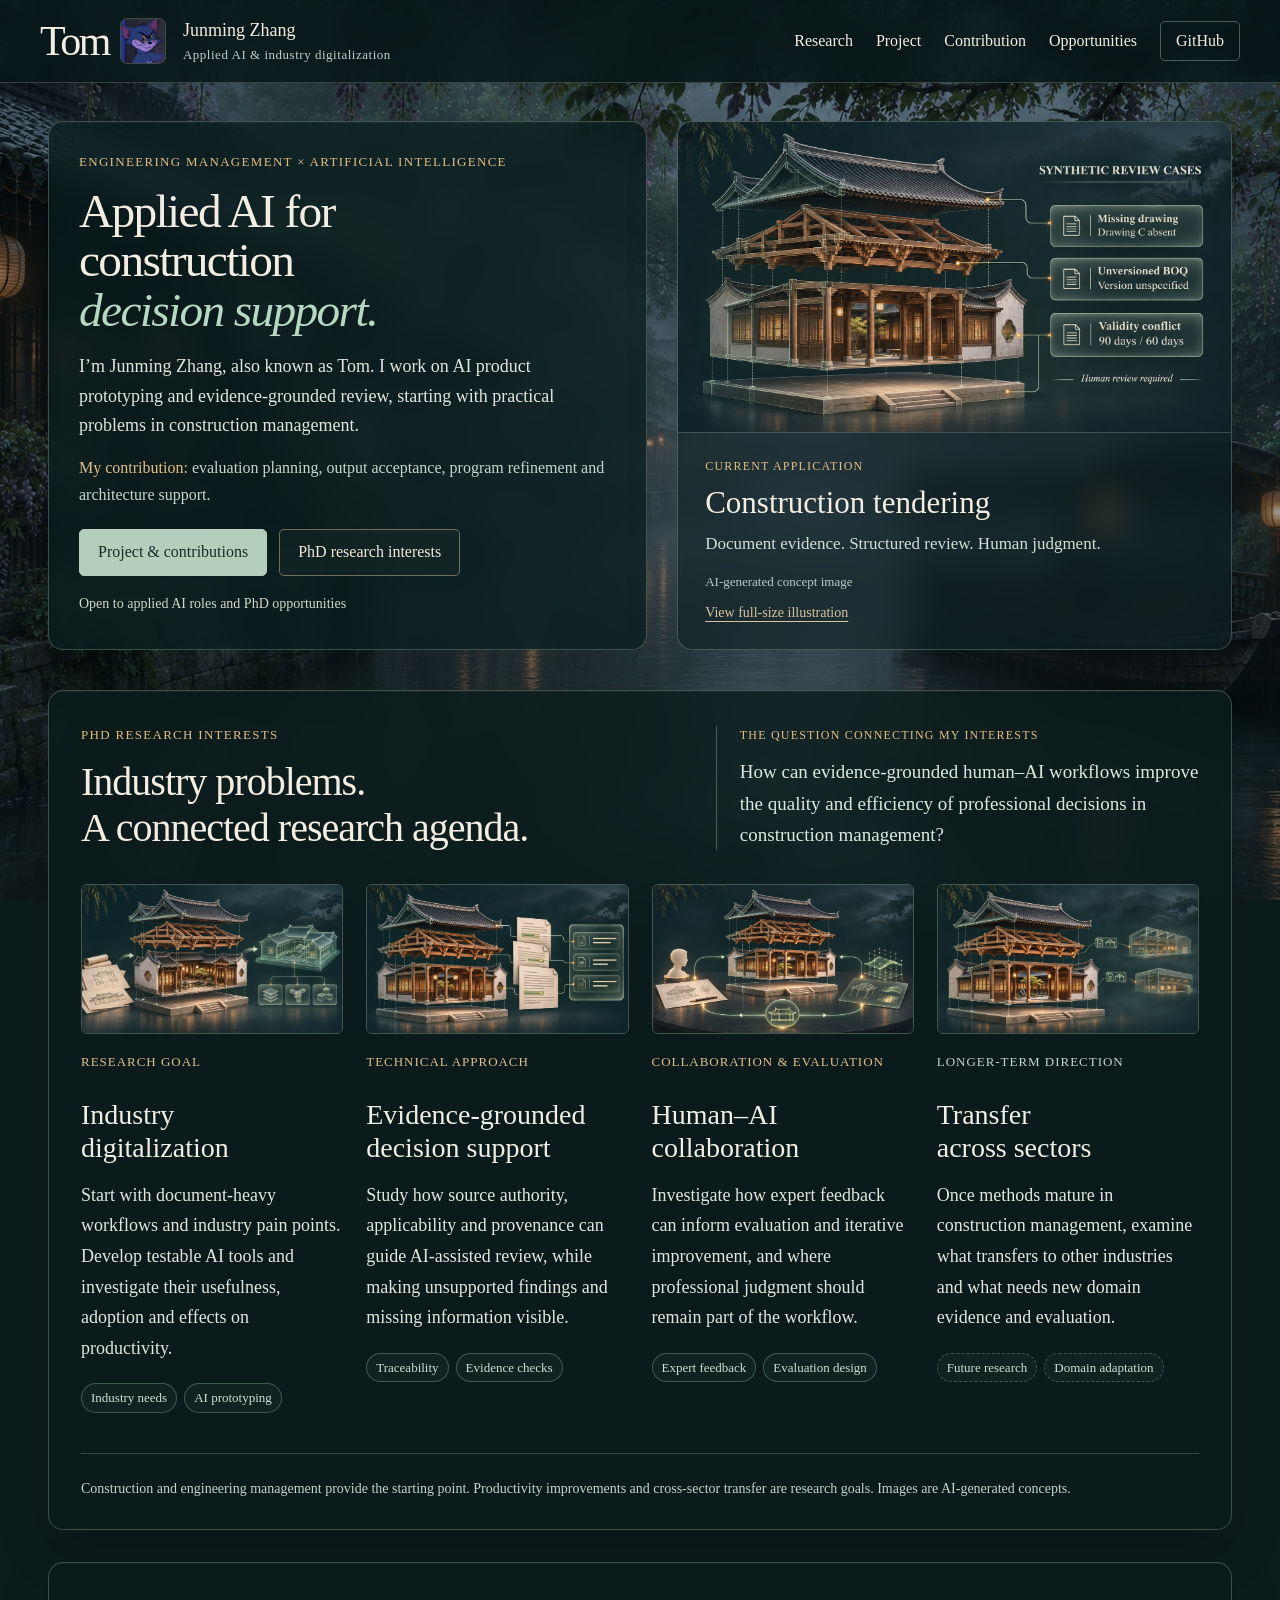
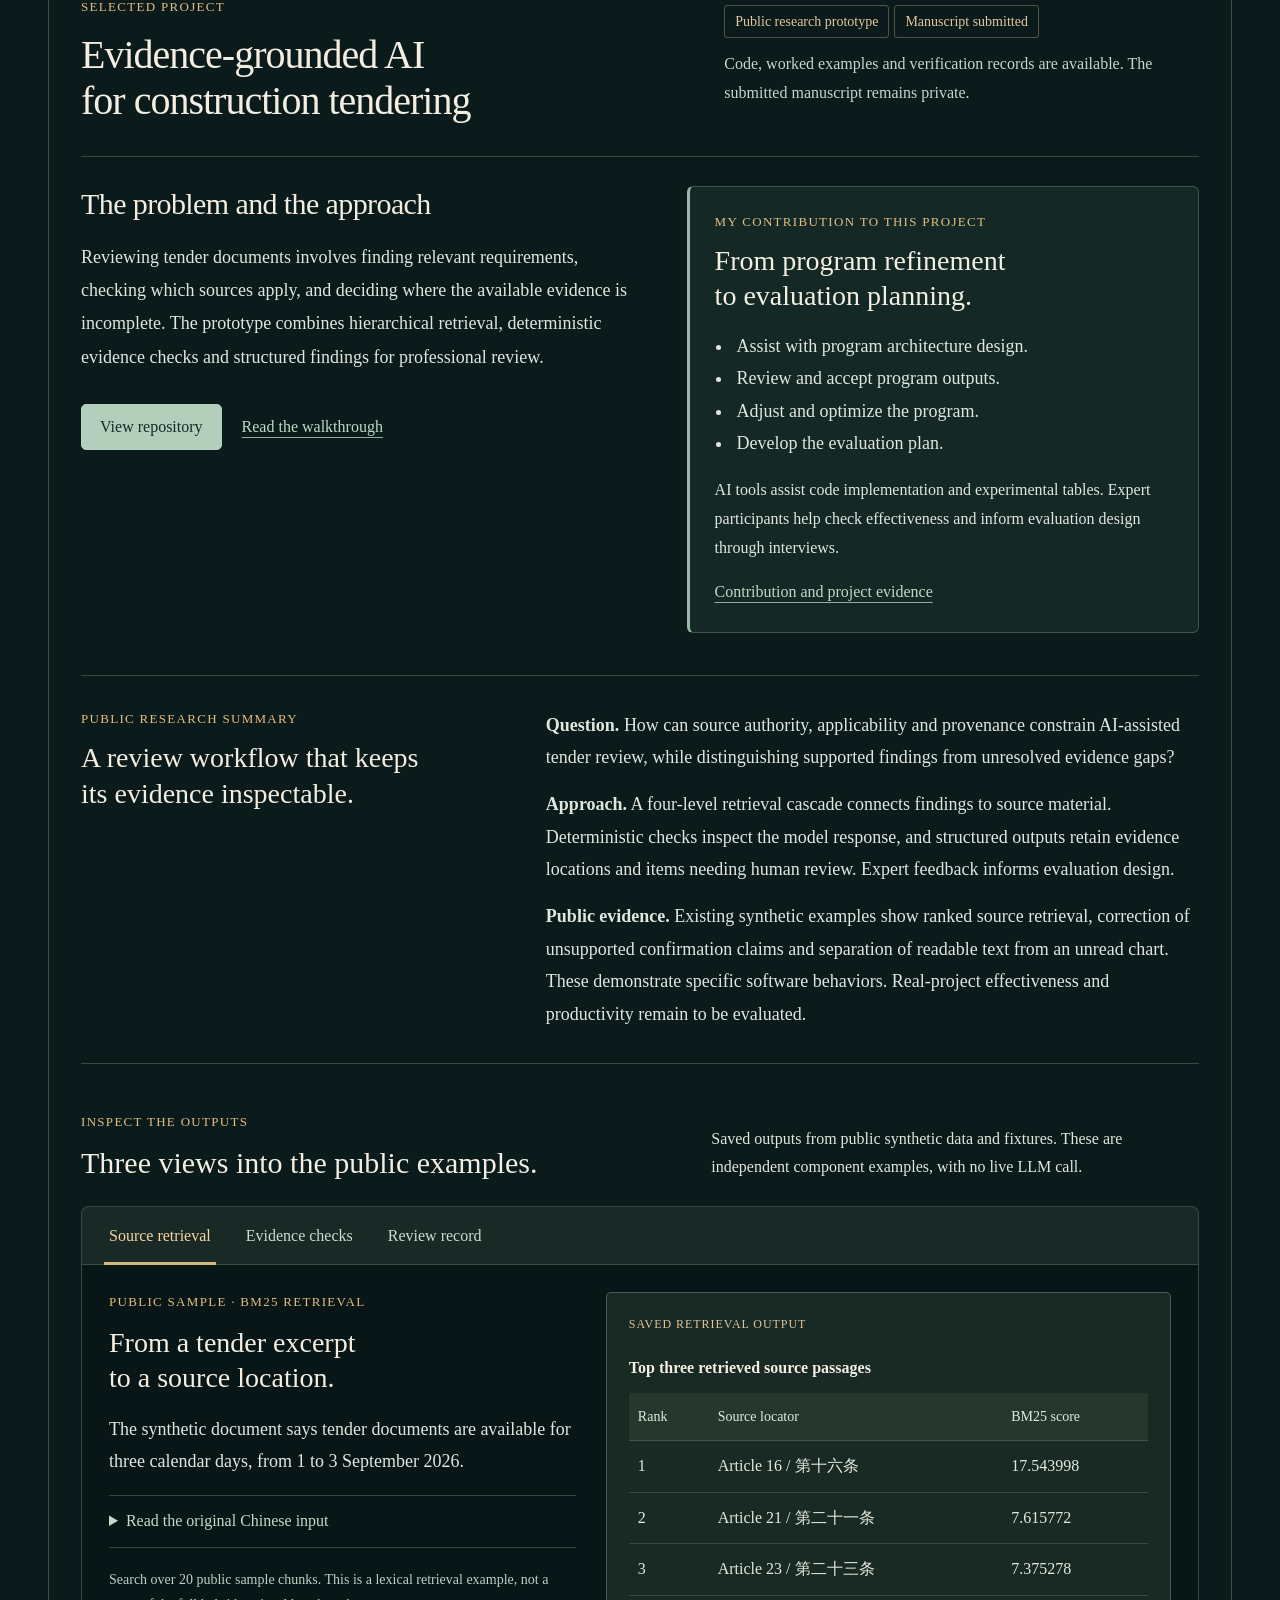
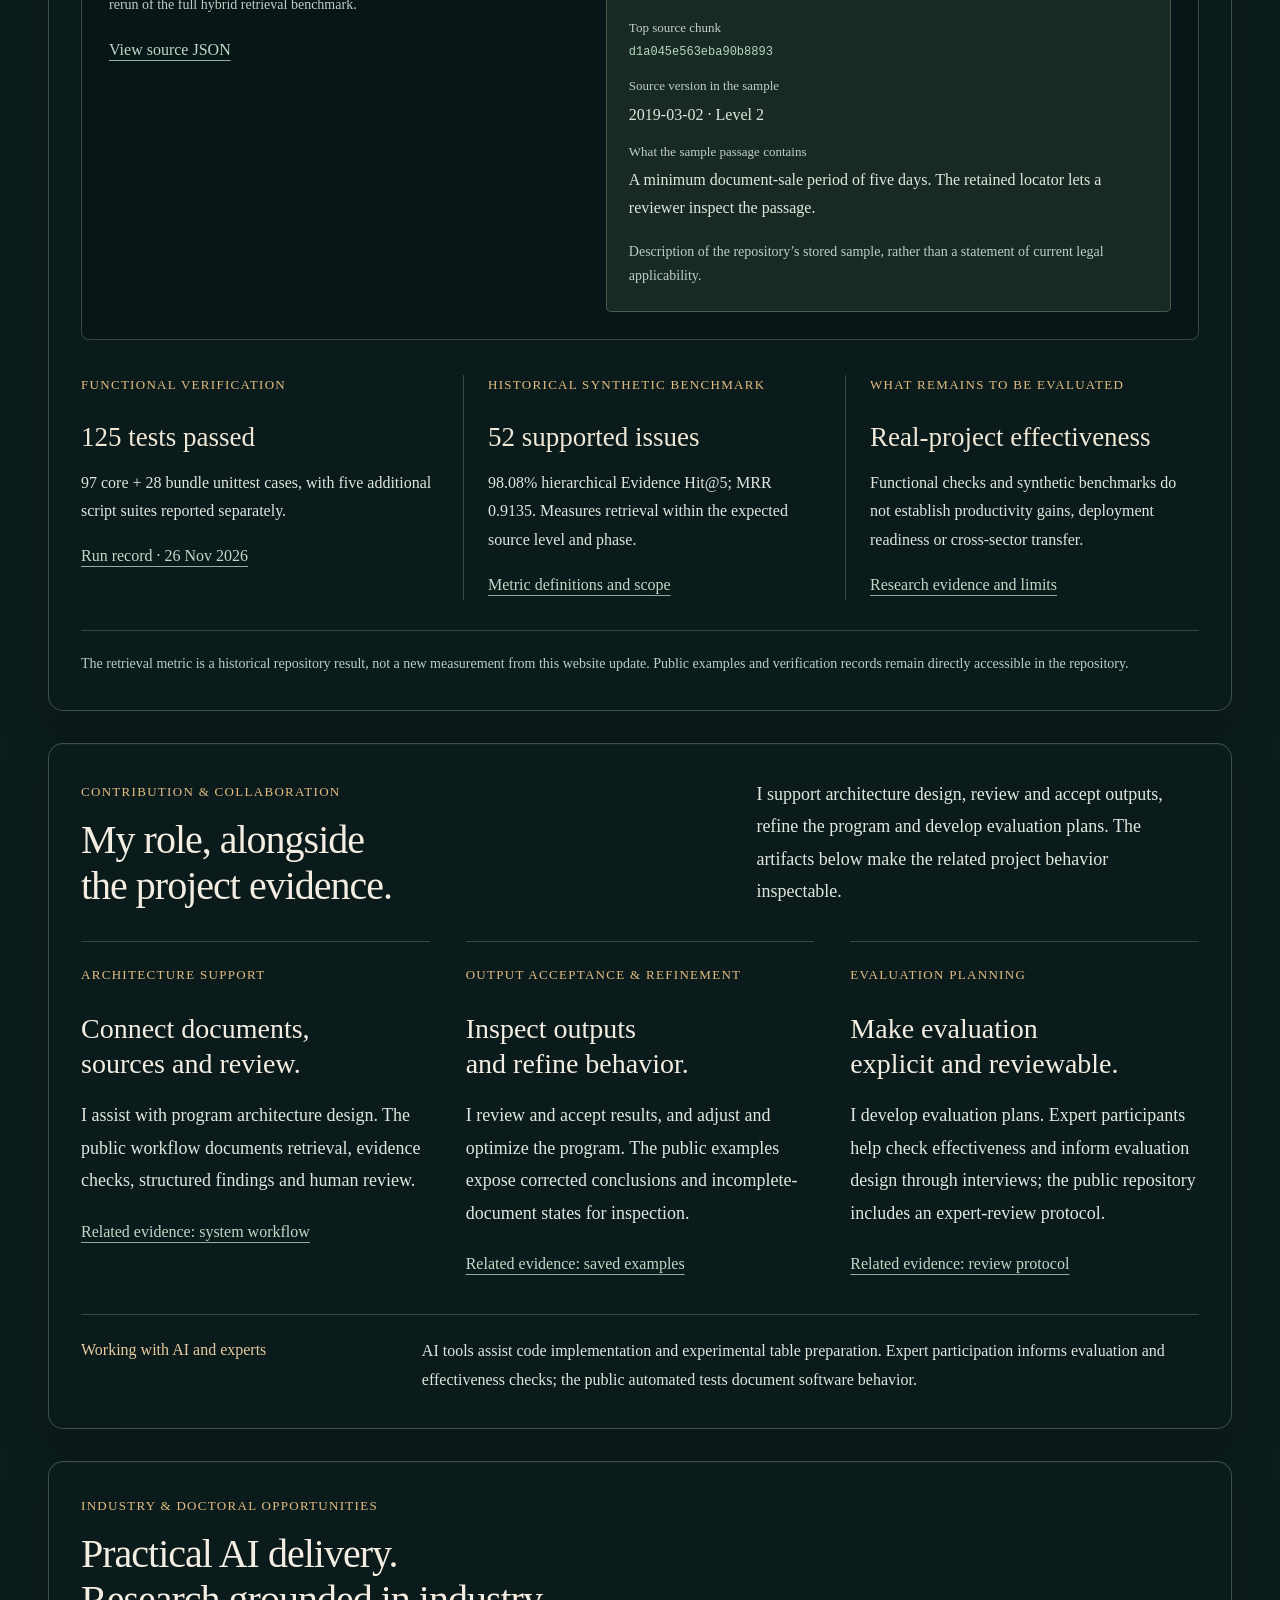
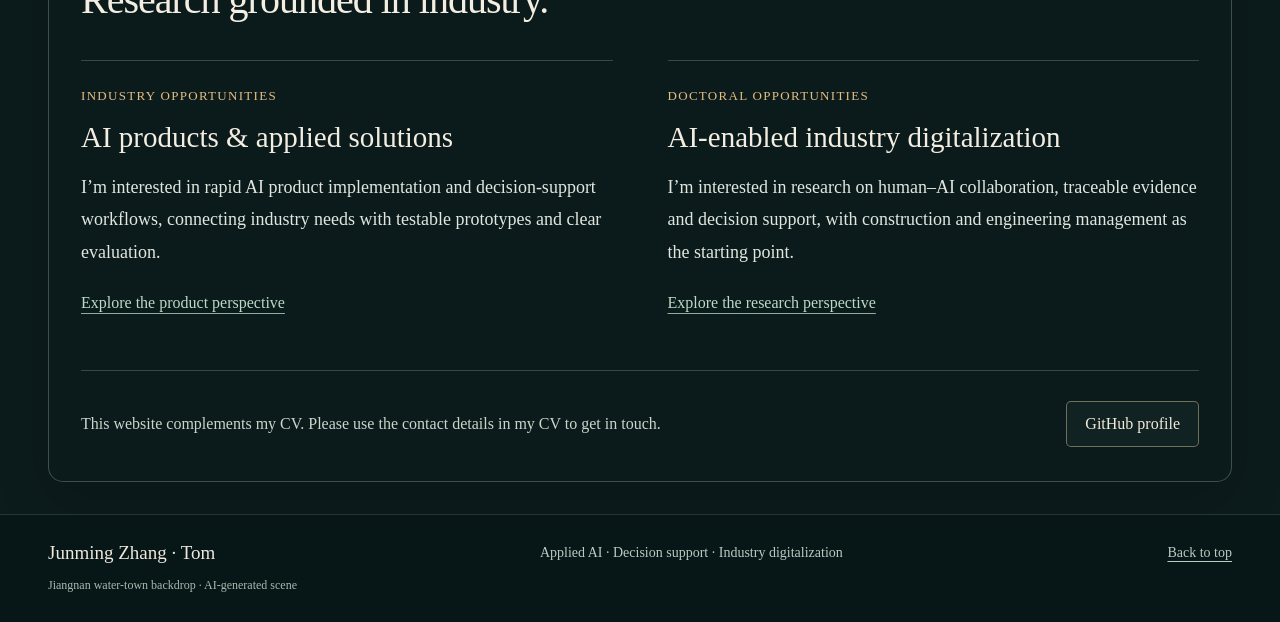
==== commit a70e0563: "Unify research artwork with Chinese architectural renderings and remove seal" ====
--- a/index.html
+++ b/index.html
@@ -31,22 +31,22 @@
   <main id="main">
     <section class="hero wrap" id="home" aria-labelledby="hero-title">
       <div class="hero-copy">
-        <div class="hero-kicker"><p class="eyebrow">Engineering management × Artificial intelligence</p><span class="chinese-seal" aria-hidden="true">知<br>行</span></div>
+        <p class="eyebrow hero-kicker">Engineering management × Artificial intelligence</p>
         <h1 id="hero-title">Applied AI for<br>construction<br><em>decision support.</em></h1>
         <p class="hero-intro">I’m Junming Zhang, also known as Tom. I work on AI product prototyping and evidence-grounded review, starting with practical problems in construction management.</p>
         <p class="hero-role"><strong>My contribution:</strong> evaluation planning, output acceptance, program refinement and architecture support.</p>
         <div class="actions"><a class="button primary" href="#project">Project & contributions</a><a class="button secondary" href="#research">PhD research interests</a></div>
         <p class="availability">Open to applied AI roles and PhD opportunities</p>
       </div>
-      <figure class="hero-photo"><img src="assets/project-v2.jpg" alt="Conceptual construction tender review setting with project documents and a building model" width="1672" height="941" fetchpriority="high"><figcaption><span class="eyebrow">Current application</span><strong>Construction tendering</strong><span>Document evidence. Structured review. Human judgment.</span><small>AI-generated concept image</small></figcaption></figure>
+      <figure class="hero-photo"><img src="assets/project-exploded-v1.jpg" alt="Conceptual exploded Chinese timber hall linked to synthetic review cases: missing drawing, unversioned bill of quantities, and conflicting bid-validity periods" width="1672" height="941" fetchpriority="high"><figcaption><span class="eyebrow">Current application</span><strong>Construction tendering</strong><span>Document evidence. Structured review. Human judgment.</span><small>AI-generated concept image</small><a class="artwork-link" href="assets/project-exploded-v1.jpg">View full-size illustration</a></figcaption></figure>
     </section>
 
     <section class="research-section" id="research" aria-labelledby="research-title"><div class="wrap">
       <div class="section-heading research-heading"><div><p class="eyebrow">PhD research interests</p><h2 id="research-title">Industry problems.<br>A connected research agenda.</h2></div><div class="research-focus"><p class="eyebrow">The question connecting my interests</p><p>How can evidence-grounded human–AI workflows improve the quality and efficiency of professional decisions in construction management?</p></div></div>
-      <div class="research-grid"><article class="research-card "><img src="assets/digitalization-v2.jpg" alt="Concept illustration connecting a construction model, documents and a digital building workflow" width="1672" height="941" loading="lazy"><p class="card-role">Research goal</p><h3>Industry<br>digitalization</h3><p>Start with document-heavy workflows and industry pain points. Develop testable AI tools and investigate their usefulness, adoption and effects on productivity.</p><div class="tags"><span>Industry needs</span><span>AI prototyping</span></div></article>
-<article class="research-card "><img src="assets/evidence-v2.jpg" alt="Concept illustration tracing highlighted document passages to a review card" width="1672" height="941" loading="lazy"><p class="card-role">Technical approach</p><h3>Evidence-grounded<br>decision support</h3><p>Study how source authority, applicability and provenance can guide AI-assisted review, while making unsupported findings and missing information visible.</p><div class="tags"><span>Traceability</span><span>Evidence checks</span></div></article>
-<article class="research-card "><img src="assets/collaboration-v2.jpg" alt="Concept illustration connecting human expertise, a review document and a computational system" width="1672" height="941" loading="lazy"><p class="card-role">Collaboration & evaluation</p><h3>Human–AI<br>collaboration</h3><p>Investigate how expert feedback can inform evaluation and iterative improvement, and where professional judgment should remain part of the workflow.</p><div class="tags"><span>Expert feedback</span><span>Evaluation design</span></div></article>
-<article class="research-card future-card"><img src="assets/transfer-v2.jpg" alt="Concept illustration linking a construction model to future manufacturing and logistics applications" width="1672" height="941" loading="lazy"><p class="card-role">Longer-term direction</p><h3>Transfer<br>across sectors</h3><p>Once methods mature in construction management, examine what transfers to other industries and what needs new domain evidence and evaluation.</p><div class="tags"><span>Future research</span><span>Domain adaptation</span></div></article>
+      <div class="research-grid"><article class="research-card "><img src="assets/digitalization-chinese-v3.jpg" alt="Conceptual exploded Chinese courtyard model connecting physical project drawings with structured digital workflows" width="1672" height="941" loading="lazy"><p class="card-role">Research goal</p><h3>Industry<br>digitalization</h3><p>Start with document-heavy workflows and industry pain points. Develop testable AI tools and investigate their usefulness, adoption and effects on productivity.</p><div class="tags"><span>Industry needs</span><span>AI prototyping</span></div></article>
+<article class="research-card "><img src="assets/evidence-chinese-v3.jpg" alt="Conceptual Chinese timber hall with source passages linked to traceable review records" width="1672" height="941" loading="lazy"><p class="card-role">Technical approach</p><h3>Evidence-grounded<br>decision support</h3><p>Study how source authority, applicability and provenance can guide AI-assisted review, while making unsupported findings and missing information visible.</p><div class="tags"><span>Traceability</span><span>Evidence checks</span></div></article>
+<article class="research-card "><img src="assets/collaboration-chinese-v3.jpg" alt="Conceptual Chinese pavilion shared by human and computational review stations, connected through feedback paths" width="1672" height="941" loading="lazy"><p class="card-role">Collaboration & evaluation</p><h3>Human–AI<br>collaboration</h3><p>Investigate how expert feedback can inform evaluation and iterative improvement, and where professional judgment should remain part of the workflow.</p><div class="tags"><span>Expert feedback</span><span>Evaluation design</span></div></article>
+<article class="research-card future-card"><img src="assets/transfer-chinese-v3.jpg" alt="Conceptual Chinese courtyard model with exploratory dashed links to manufacturing and logistics study models" width="1672" height="941" loading="lazy"><p class="card-role">Longer-term direction</p><h3>Transfer<br>across sectors</h3><p>Once methods mature in construction management, examine what transfers to other industries and what needs new domain evidence and evaluation.</p><div class="tags"><span>Future research</span><span>Domain adaptation</span></div></article>
 </div><p class="research-note">Construction and engineering management provide the starting point. Productivity improvements and cross-sector transfer are research goals. Images are AI-generated concepts.</p></div></section>
 
     <section class="project-section wrap" id="project" aria-labelledby="project-title">
--- a/styles-water.css
+++ b/styles-water.css
@@ -40,9 +40,7 @@
   backdrop-filter: blur(16px);
 }
 .hero-copy { padding: 29px 30px; background: rgba(9, 29, 30, .74); }
-.hero-kicker { display: flex; align-items: center; justify-content: space-between; gap: 16px; }
-.hero-kicker .eyebrow { max-width: 410px; color: var(--amber); font-size: 12px; letter-spacing: .10em; line-height: 1.7; }
-.chinese-seal { display: inline-block; flex-shrink: 0; border: 2px solid #c35f4b; border-radius: 2px; color: #f5d0af; background: #892e27bd; padding: 3px 4px; font-family: 'Times New Roman', 'Songti SC', SimSun, serif; font-size: 15px; line-height: 1.05; text-align: center; box-shadow: inset 0 0 0 1px #e9a37e66; transform: rotate(-5deg); user-select: none; }
+.hero-kicker { max-width: none; color: var(--amber); font-size: 12px; letter-spacing: .10em; line-height: 1.7; }
 .hero h1 { font-size: clamp(43px, 3.7vw, 54px); line-height: 1.04; font-weight: 400; margin: 14px 0 17px; letter-spacing: -.035em; color: var(--ink); }
 .hero h1 em { color: #b7d9c3; }
 .hero-intro { font-size: 18px; line-height: 1.65; }
@@ -62,6 +60,8 @@
 .hero-photo strong { font-size: 31px; color: var(--ink); }
 .hero-photo figcaption > span:not(.eyebrow) { font-size: 17px; color: #d4dfd5; line-height: 1.7; }
 .hero-photo small { color: #b9ccc4; font-size: 13px; }
+.artwork-link { color: #d8c39f; font-size: 14px; text-decoration: underline; text-underline-offset: 4px; }
+.artwork-link:hover { color: #f1d6ab; }
 .eyebrow { color: var(--amber); font-size: 13px; font-weight: 400; letter-spacing: .10em; }
 .research-section { background: transparent; padding: 0 0 32px; }
 .research-section > .wrap { padding: 34px 32px 28px; }
@@ -174,7 +174,7 @@
   .hero { grid-template-columns: 1fr; padding-block: 27px; gap: 22px; }
   .hero-copy, .hero-photo { max-width: none; }
   .hero h1 { font-size: 49px; }
-  .hero-photo > img { max-height: 350px; }
+  .hero-photo > img { max-height: none; }
   .hero-photo figcaption { padding: 23px 27px; }
   .research-heading { gap: 24px; }
   .research-card h3 { font-size: 29px; }
@@ -198,8 +198,7 @@
   nav a { font-size: 14px; }
   .scene-backdrop { background-position: 63% center; }
   .hero-copy { padding: 23px 20px; }
-  .hero-kicker { gap: 12px; }
-  .hero-kicker .eyebrow { font-size: 12px; letter-spacing: .06em; }
+  .hero-kicker { font-size: 12px; letter-spacing: .06em; }
   .hero h1 { font-size: 45px; margin-top: 15px; }
   .hero-intro { font-size: 18px; }
   .hero-role { font-size: 16px; }
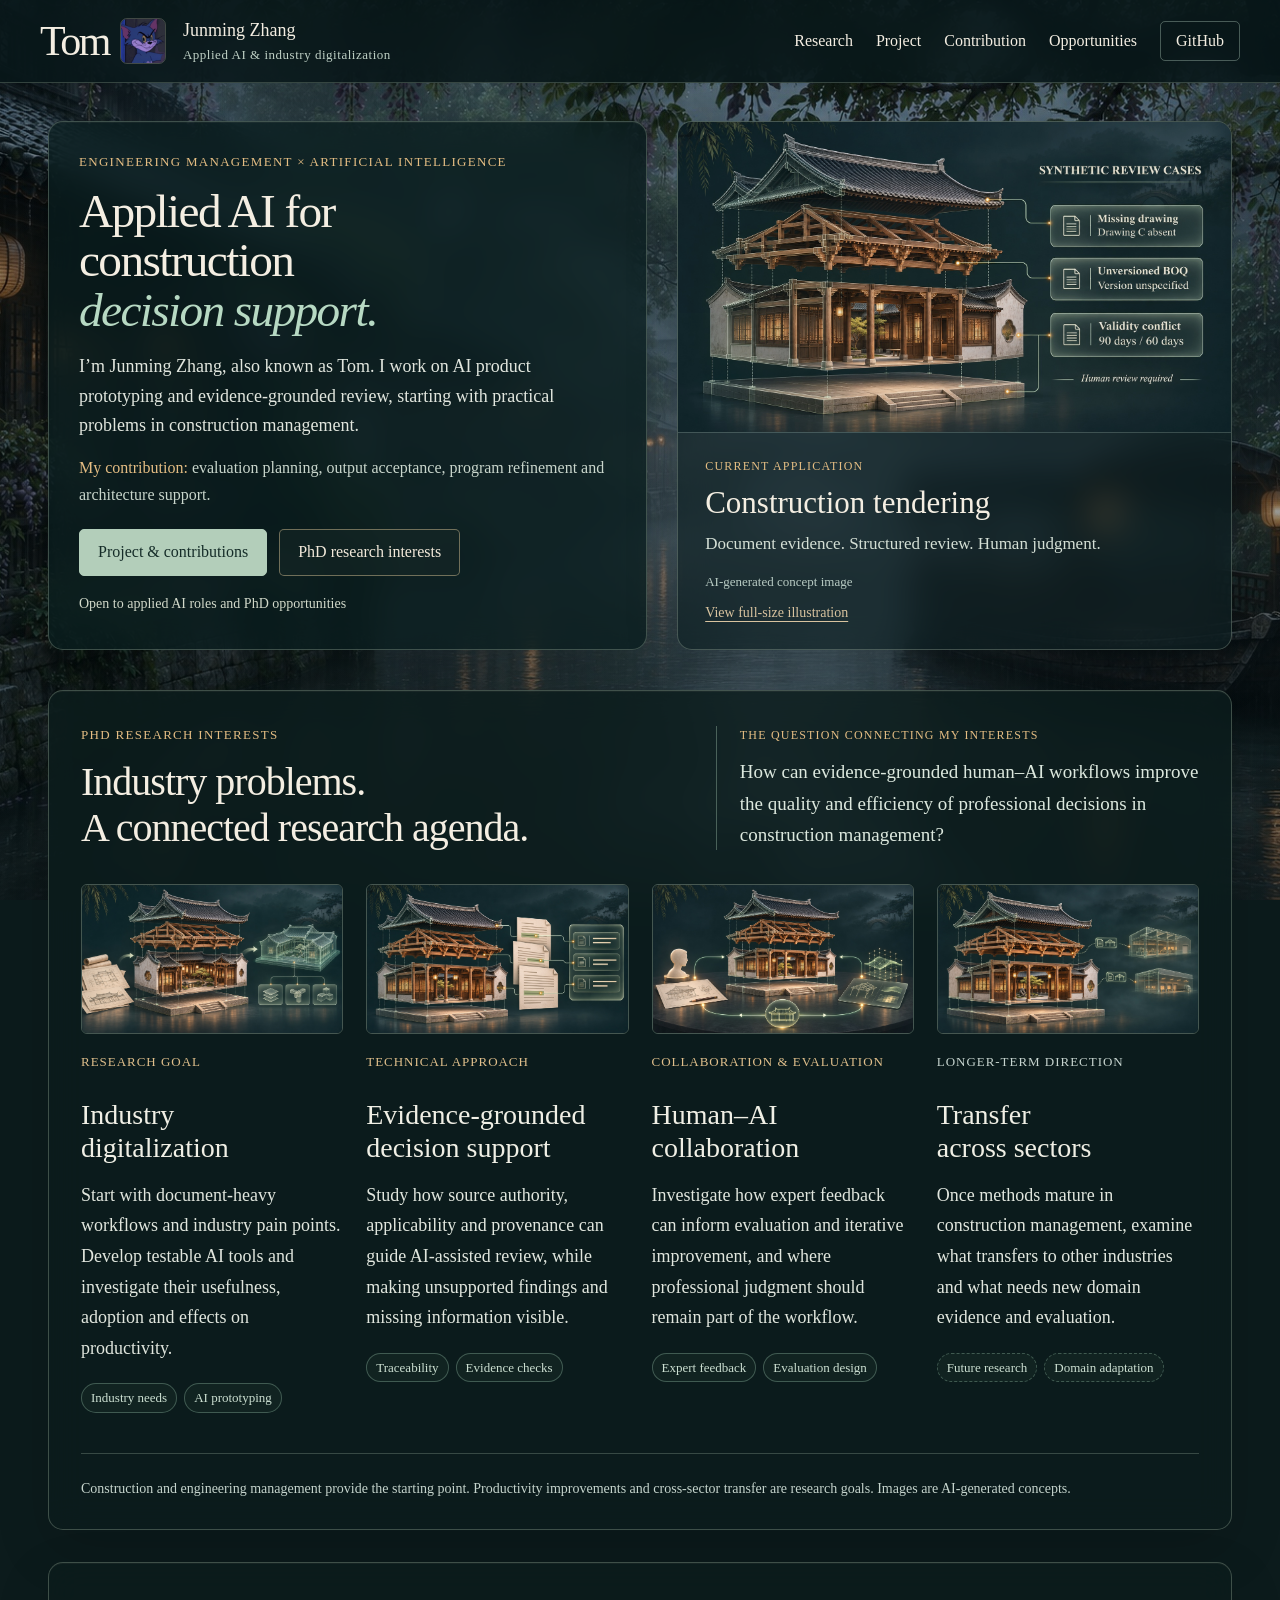
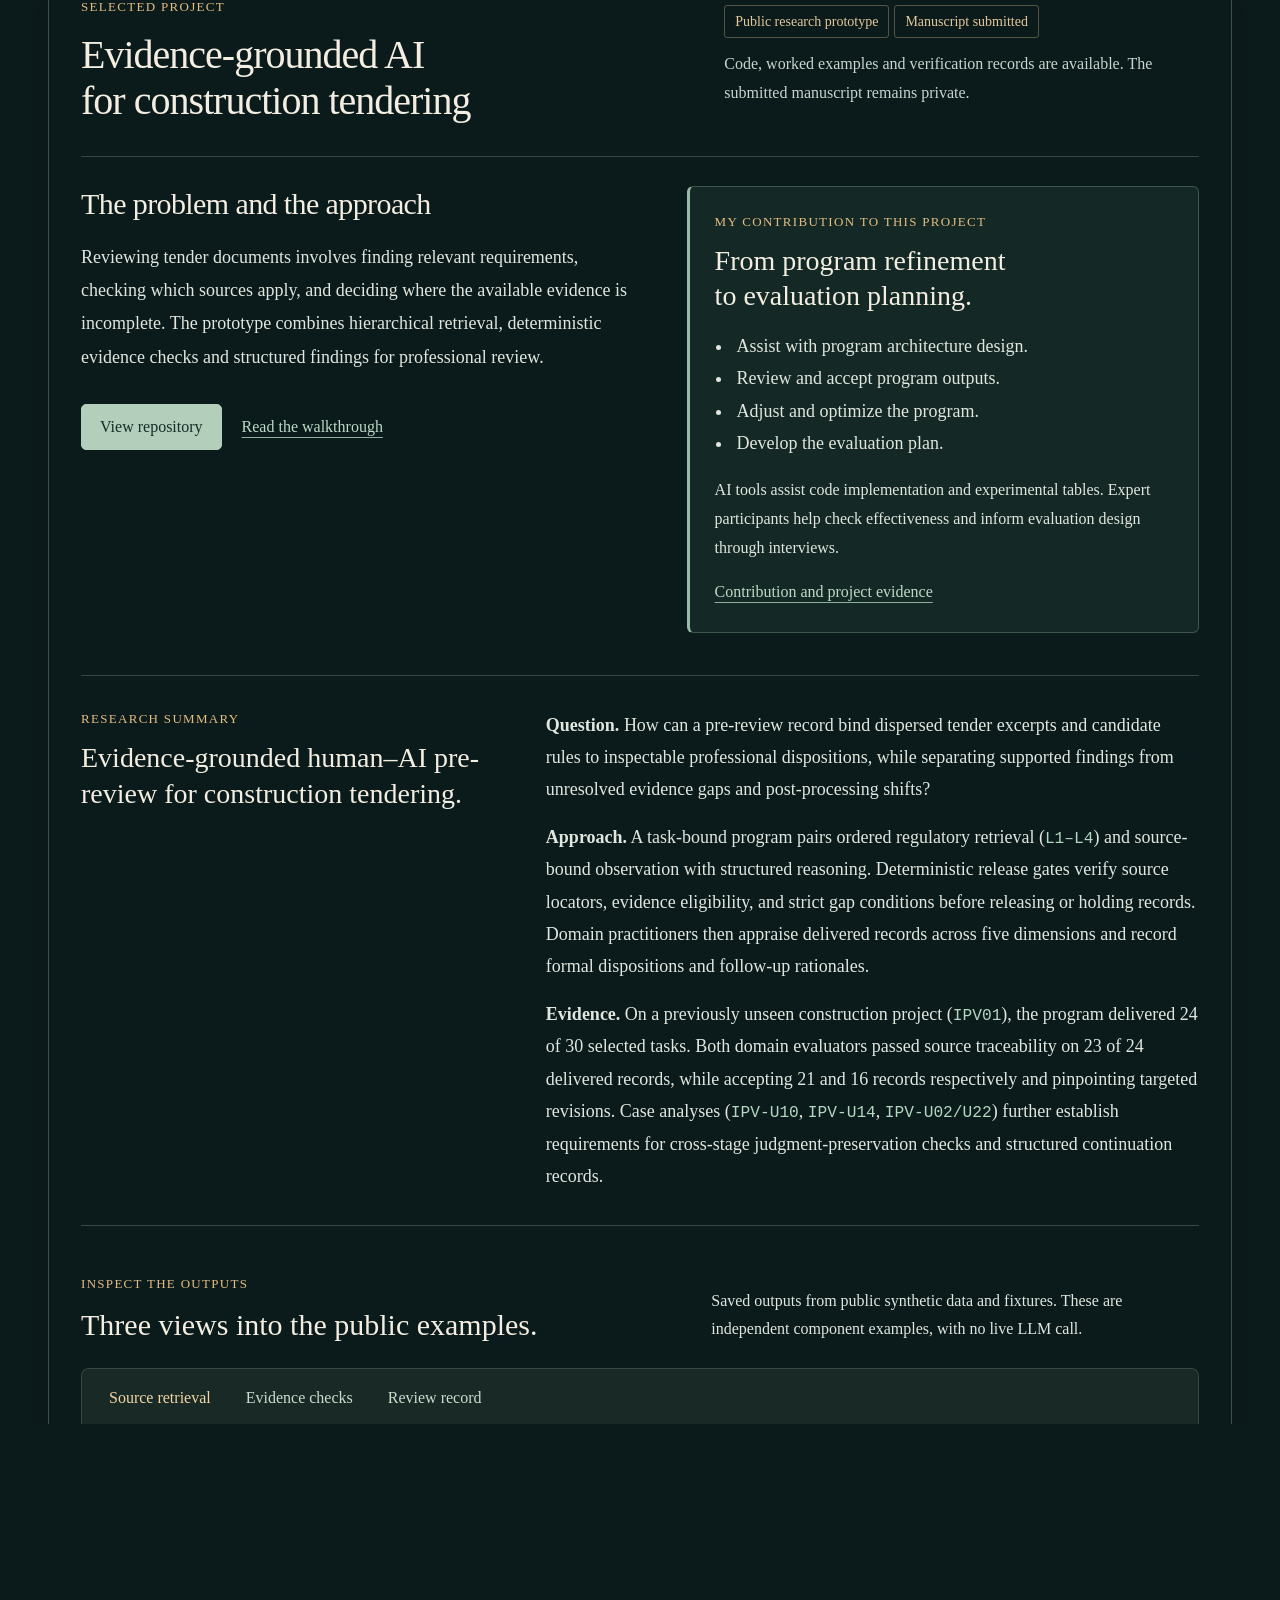
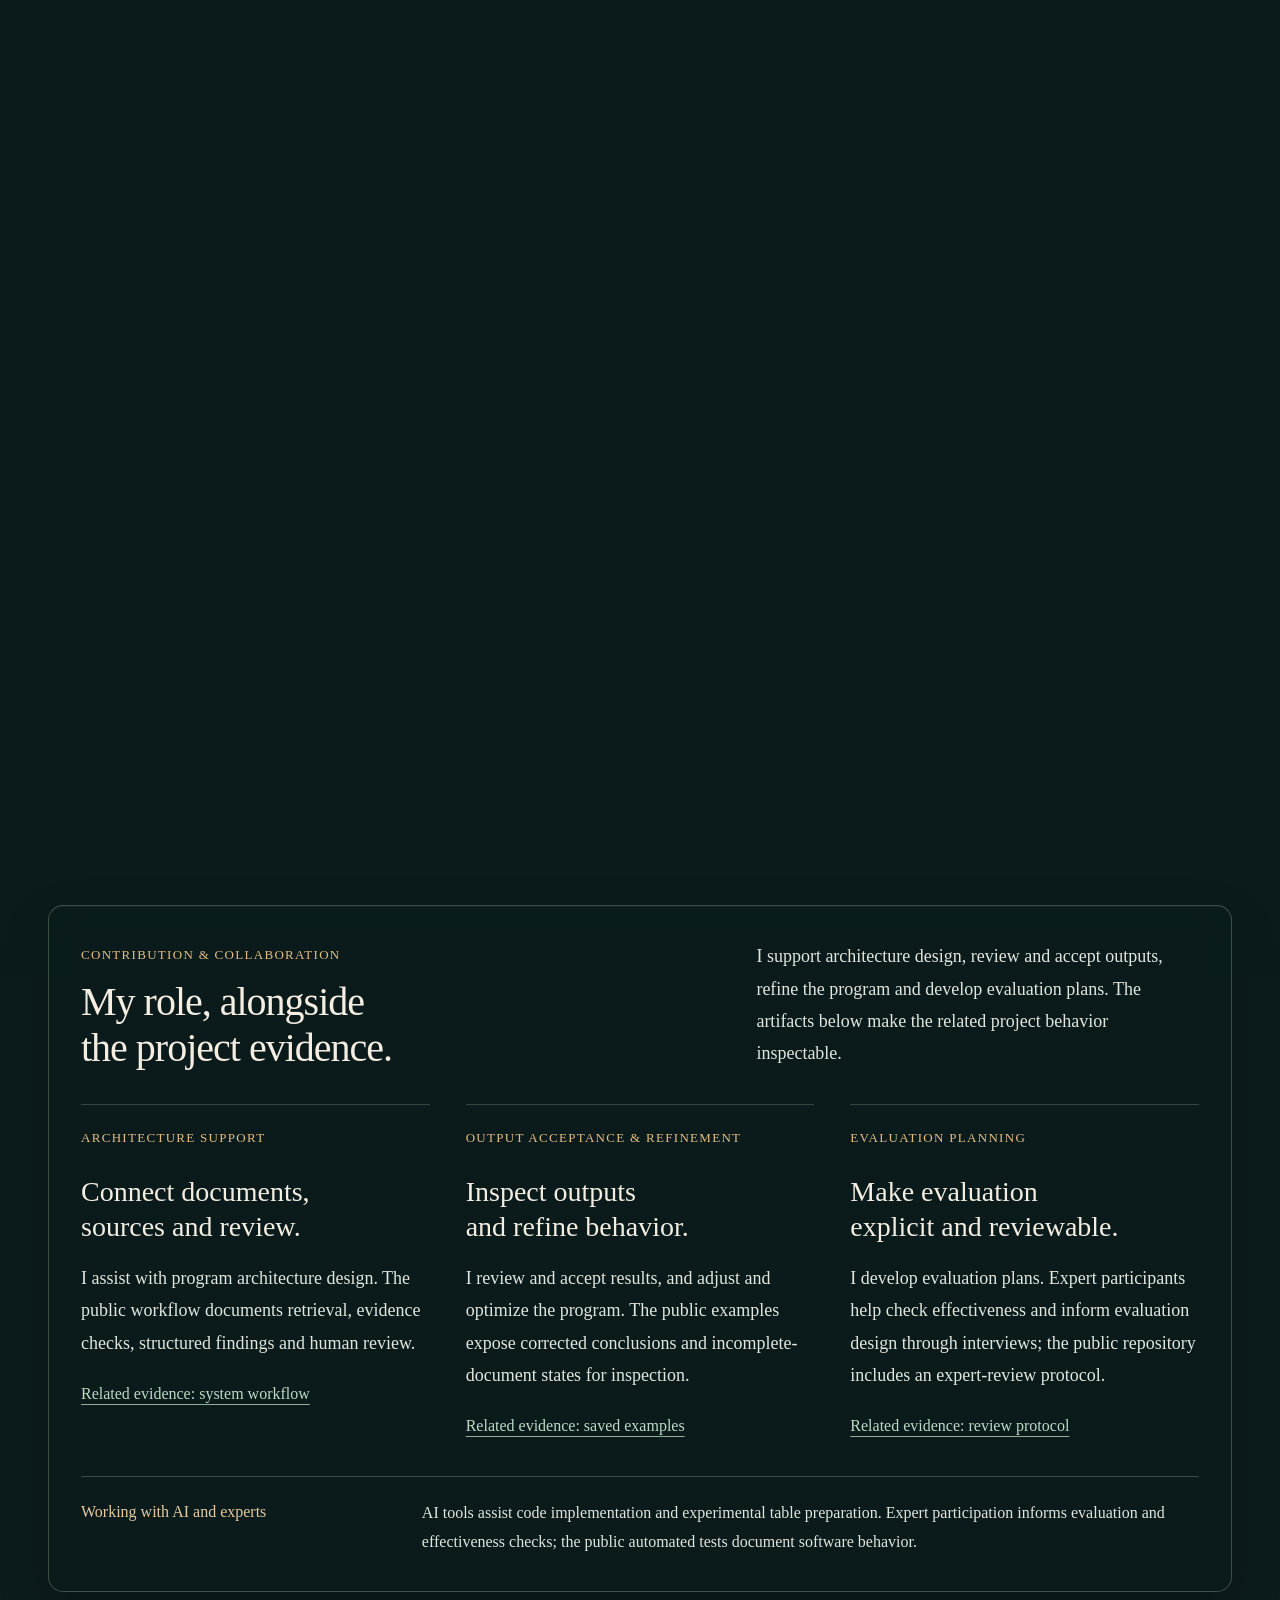
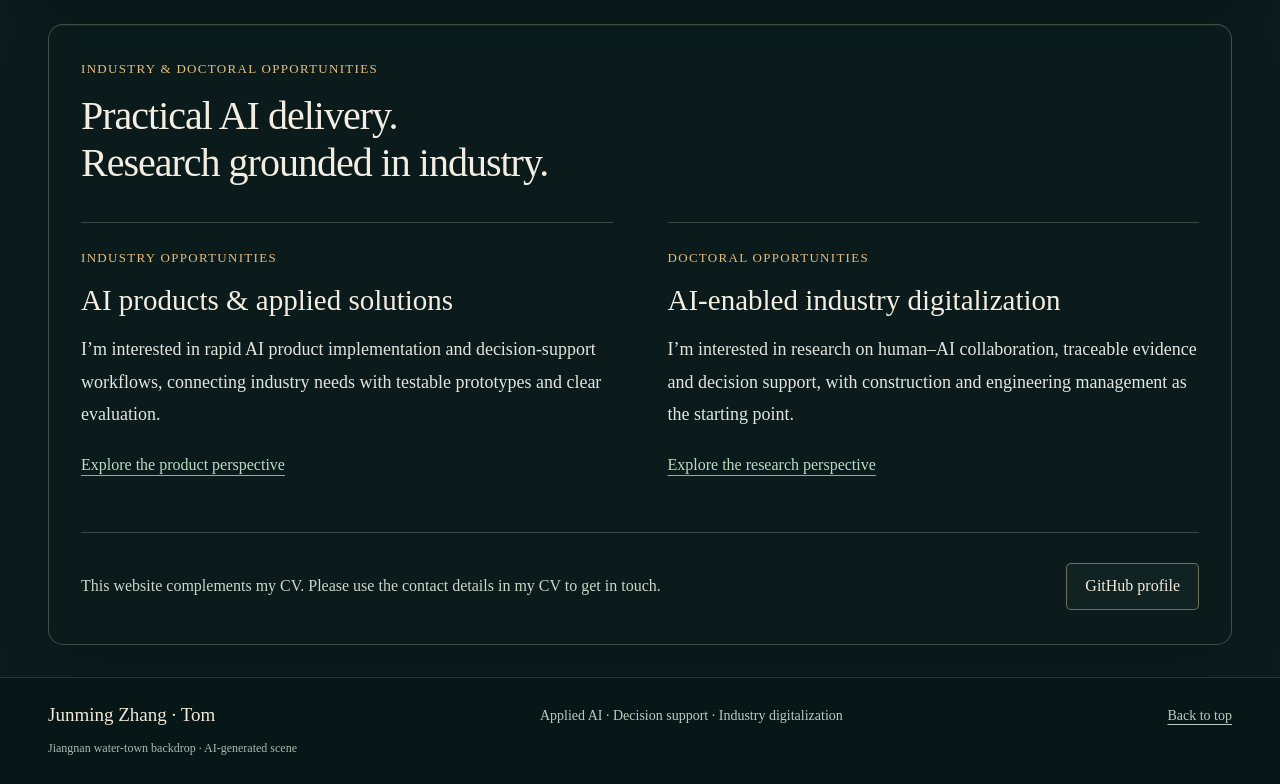
==== commit 2126badc: "Replace research summary with owner-provided human-AI pre-review findings" ====
--- a/index.html
+++ b/index.html
@@ -13,7 +13,7 @@
   <link rel="icon" type="image/webp" href="assets/tom-avatar.webp">
   <link rel="stylesheet" href="styles.css">
   <link rel="stylesheet" href="styles-v2.css">
-  <link rel="stylesheet" href="styles-water.css">
+  <link rel="stylesheet" href="styles-water.css?v=20261126-summary">
   <link rel="preload" as="image" href="assets/jiangnan-mist-v2.jpg">
   <script src="script.js" defer></script>
 </head>
@@ -55,7 +55,7 @@
         <div class="project-overview"><h3>The problem and the approach</h3><p>Reviewing tender documents involves finding relevant requirements, checking which sources apply, and deciding where the available evidence is incomplete. The prototype combines hierarchical retrieval, deterministic evidence checks and structured findings for professional review.</p><div class="actions"><a class="button primary" href="https://github.com/junming3702-cmyk/-LLM">View repository</a><a class="text-link" href="https://github.com/junming3702-cmyk/-LLM/blob/main/docs/portfolio/WALKTHROUGH.md">Read the walkthrough</a></div></div>
         <aside class="project-contribution" aria-labelledby="contribution-summary"><p class="eyebrow">My contribution to this project</p><h3 id="contribution-summary">From program refinement<br>to evaluation planning.</h3><ul><li>Assist with program architecture design.</li><li>Review and accept program outputs.</li><li>Adjust and optimize the program.</li><li>Develop the evaluation plan.</li></ul><p>AI tools assist code implementation and experimental tables. Expert participants help check effectiveness and inform evaluation design through interviews.</p><a class="text-link" href="#approach">Contribution and project evidence</a></aside>
       </div>
-      <article class="research-brief" aria-labelledby="brief-title"><div><p class="eyebrow">Public research summary</p><h3 id="brief-title">A review workflow that keeps<br>its evidence inspectable.</h3></div><div><p><strong>Question.</strong> How can source authority, applicability and provenance constrain AI-assisted tender review, while distinguishing supported findings from unresolved evidence gaps?</p><p><strong>Approach.</strong> A four-level retrieval cascade connects findings to source material. Deterministic checks inspect the model response, and structured outputs retain evidence locations and items needing human review. Expert feedback informs evaluation design.</p><p><strong>Public evidence.</strong> Existing synthetic examples show ranked source retrieval, correction of unsupported confirmation claims and separation of readable text from an unread chart. These demonstrate specific software behaviors. Real-project effectiveness and productivity remain to be evaluated.</p></div></article>
+      <article class="research-brief" aria-labelledby="brief-title"><div><p class="eyebrow">RESEARCH SUMMARY</p><h3 id="brief-title">Evidence-grounded human–AI pre-review for construction tendering.</h3></div><div><p><strong>Question.</strong> How can a pre-review record bind dispersed tender excerpts and candidate rules to inspectable professional dispositions, while separating supported findings from unresolved evidence gaps and post-processing shifts?</p><p><strong>Approach.</strong> A task-bound program pairs ordered regulatory retrieval (<code>L1–L4</code>) and source-bound observation with structured reasoning. Deterministic release gates verify source locators, evidence eligibility, and strict gap conditions before releasing or holding records. Domain practitioners then appraise delivered records across five dimensions and record formal dispositions and follow-up rationales.</p><p><strong>Evidence.</strong> On a previously unseen construction project (<code>IPV01</code>), the program delivered 24 of 30 selected tasks. Both domain evaluators passed source traceability on 23 of 24 delivered records, while accepting 21 and 16 records respectively and pinpointing targeted revisions. Case analyses (<code>IPV-U10</code>, <code>IPV-U14</code>, <code>IPV-U02/U22</code>) further establish requirements for cross-stage judgment-preservation checks and structured continuation records.</p></div></article>
       <div class="examples-heading"><div><p class="eyebrow">Inspect the outputs</p><h3>Three views into the public examples.</h3></div><p>Saved outputs from public synthetic data and fixtures. These are independent component examples, with no live LLM call.</p></div>
       <div class="examples" data-examples>
         <div class="example-tabs" role="tablist" aria-label="Public example outputs" hidden><button id="tab-retrieval" type="button" role="tab" aria-controls="example-retrieval" aria-selected="true">Source retrieval</button><button id="tab-gate" type="button" role="tab" aria-controls="example-gate" aria-selected="false" tabindex="-1">Evidence checks</button><button id="tab-visibility" type="button" role="tab" aria-controls="example-visibility" aria-selected="false" tabindex="-1">Review record</button></div>
--- a/styles-water.css
+++ b/styles-water.css
@@ -100,6 +100,7 @@
 .research-brief { gap: 45px; }
 .research-brief p:not(.eyebrow) { font-size: 18px; }
 .research-brief h3 { color: var(--ink); }
+.research-brief code { display: inline; font-size: .9em; }
 .examples-heading { gap: 45px; }
 .examples-heading > p { font-size: 16px; }
 .examples { background: rgba(8, 22, 23, .63); border-color: #8fab9755; border-radius: 8px; overflow: hidden; }
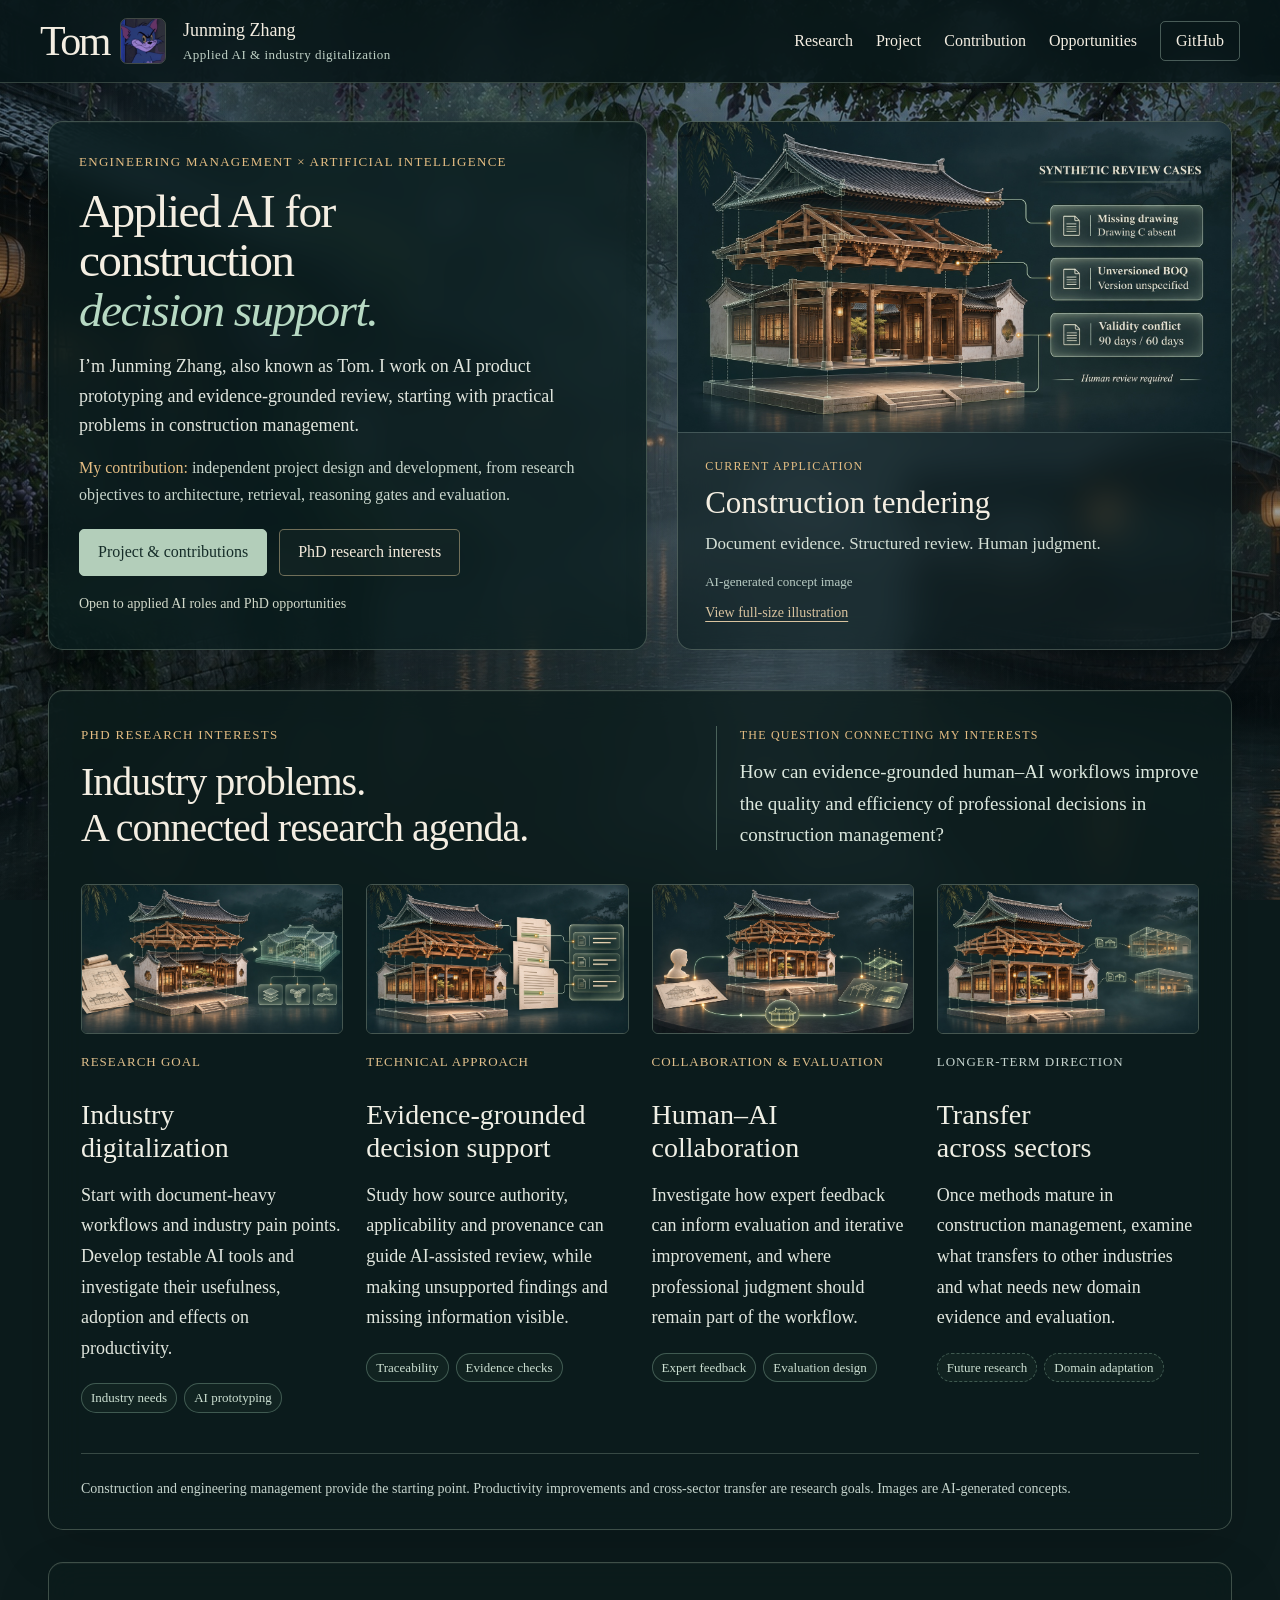
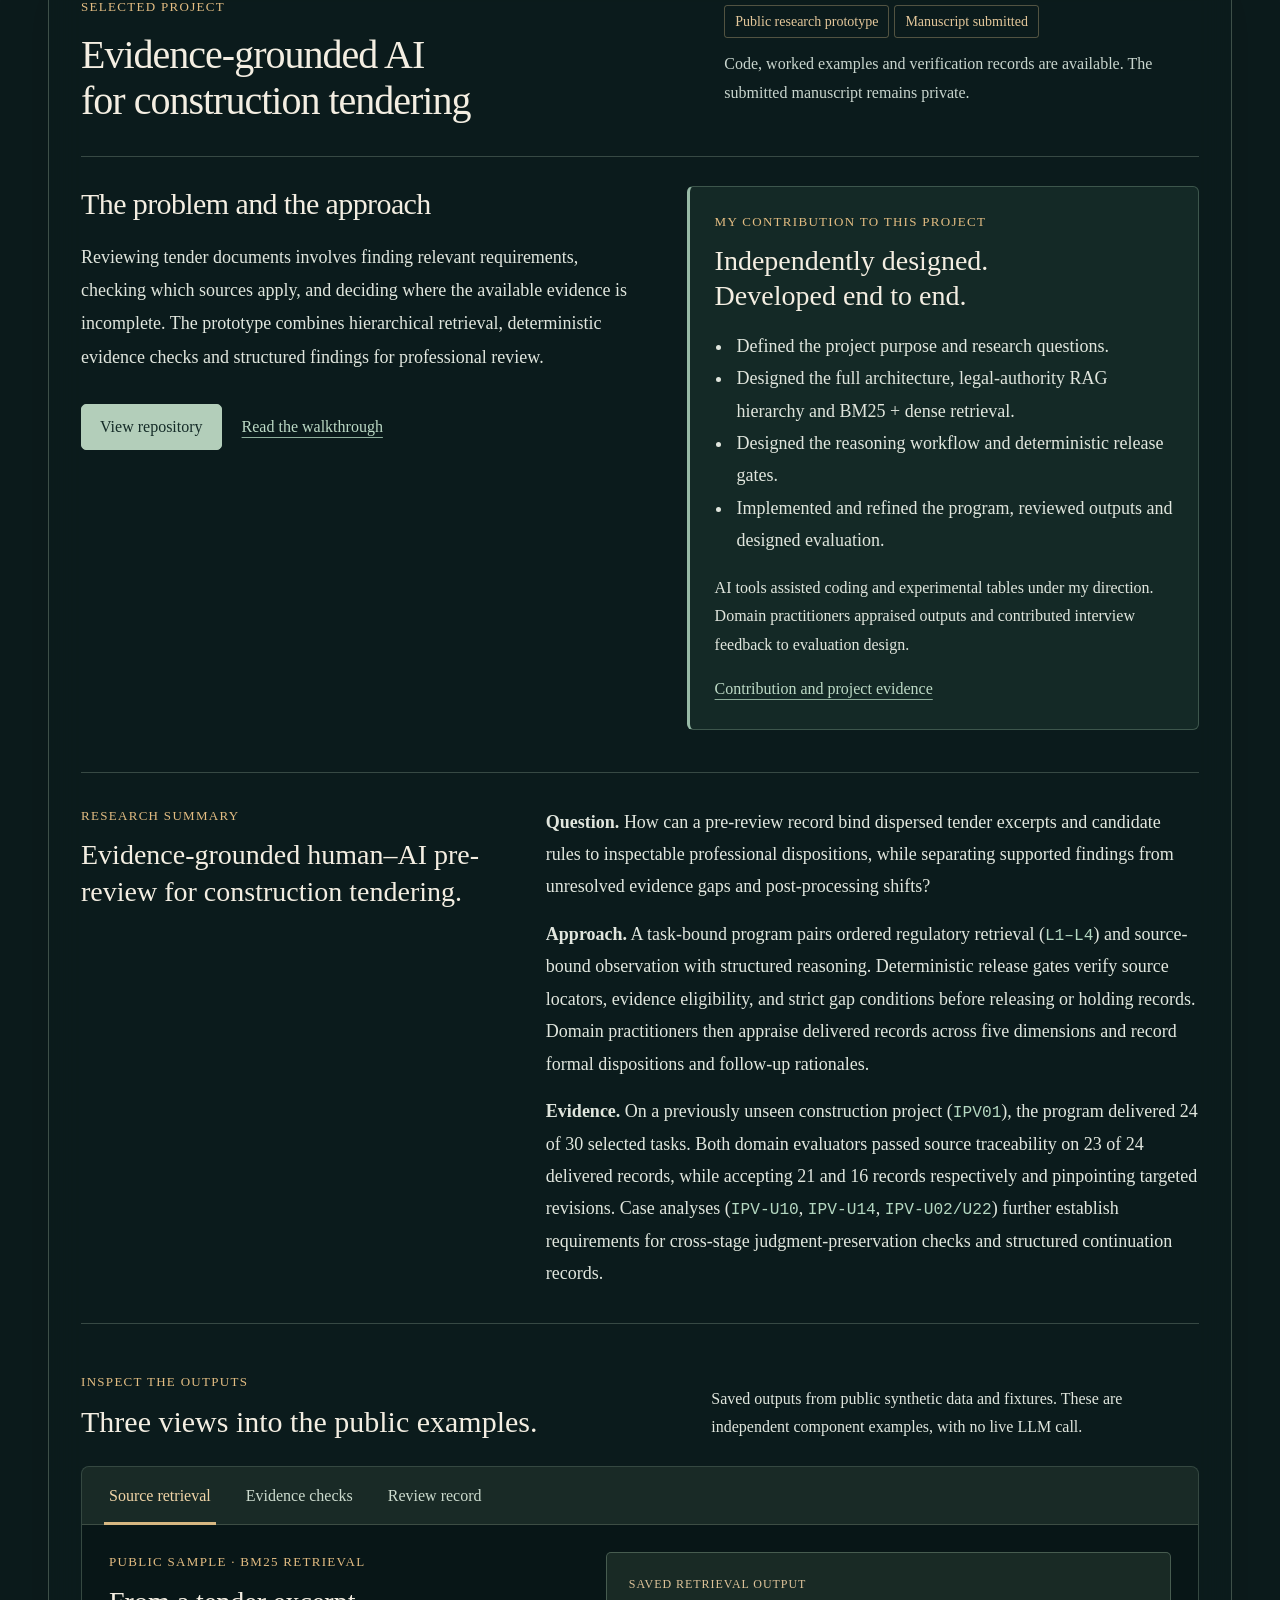
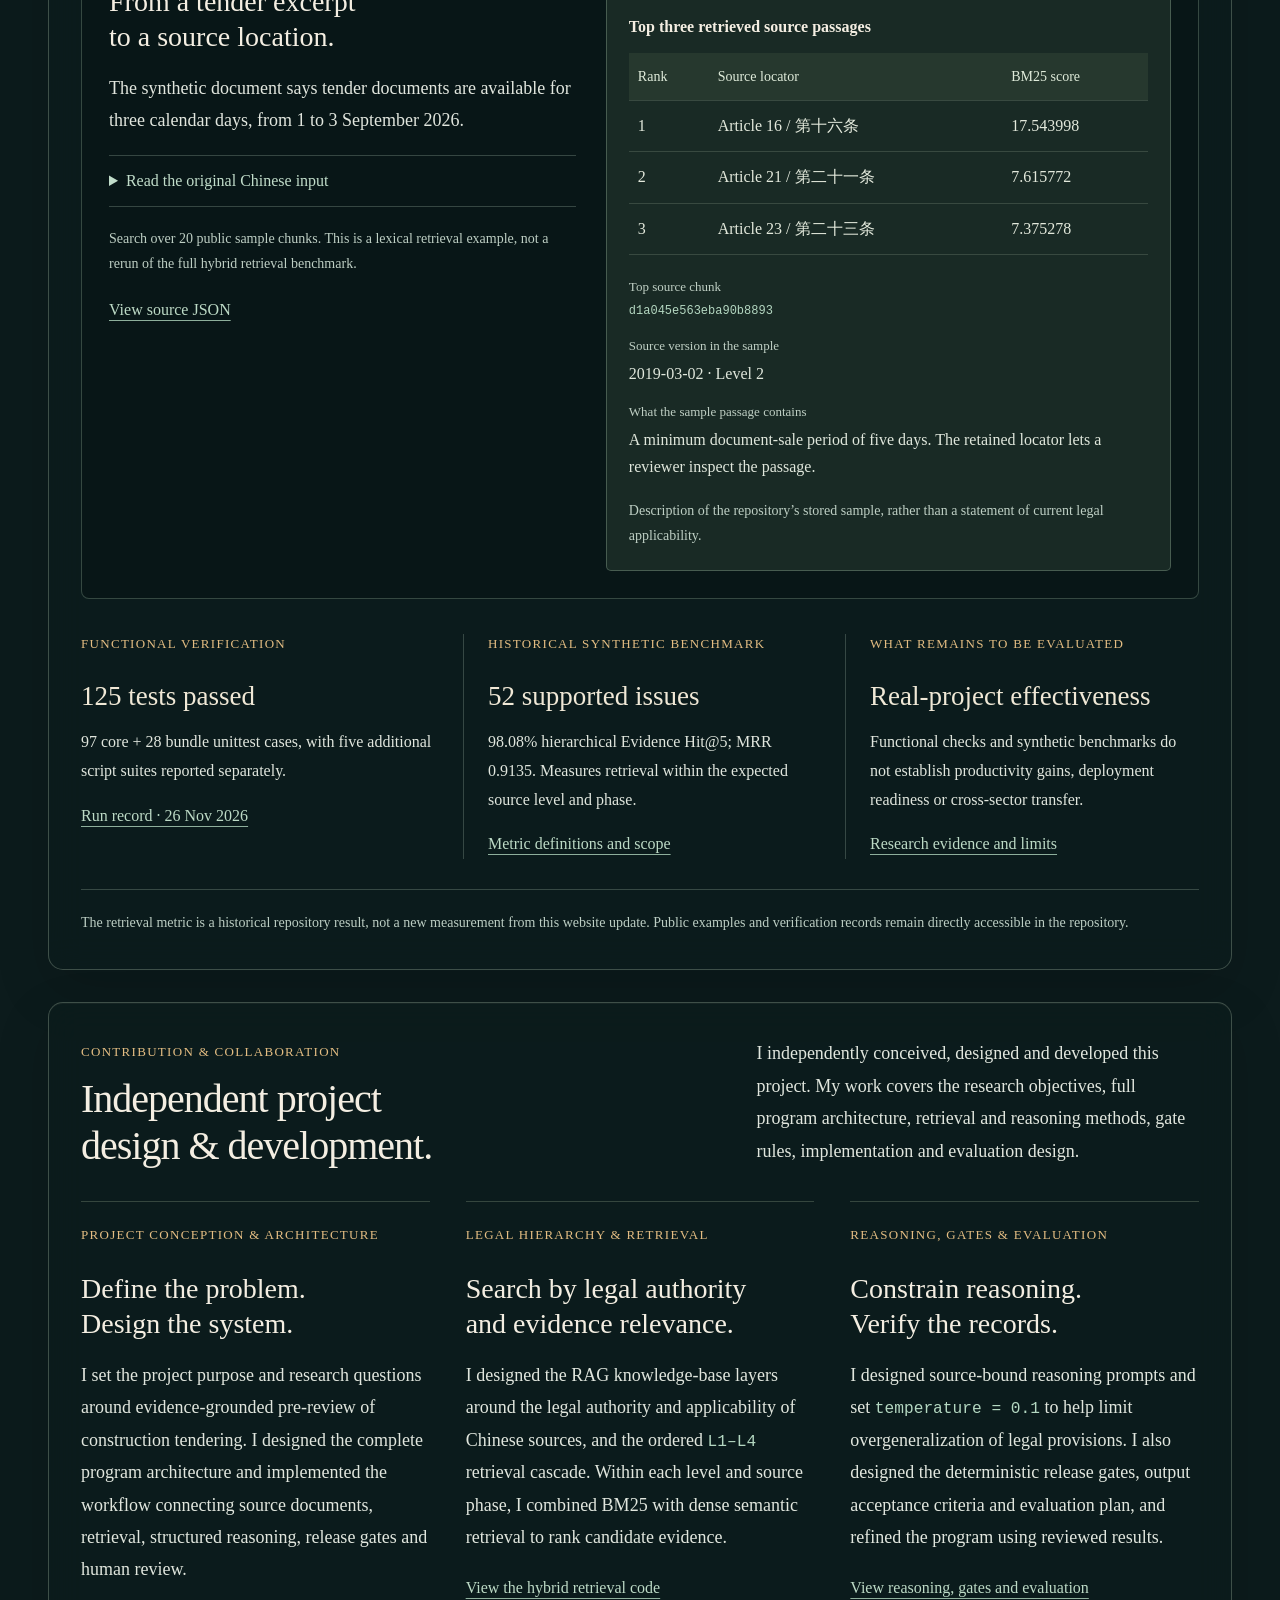
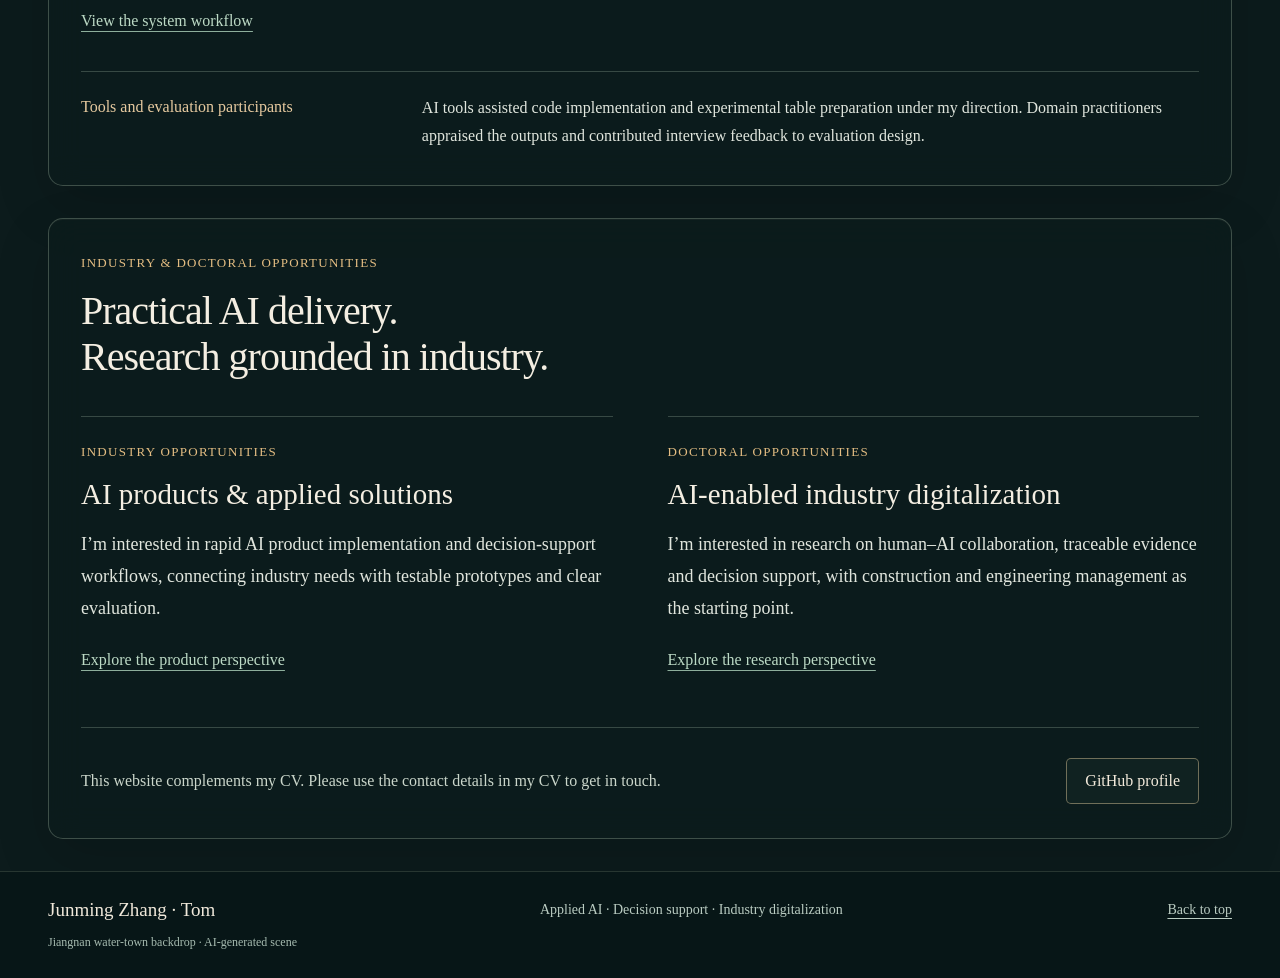
==== commit 5c9ca8d6: "Clarify independent project authorship and technical design contributions" ====
--- a/index.html
+++ b/index.html
@@ -13,7 +13,7 @@
   <link rel="icon" type="image/webp" href="assets/tom-avatar.webp">
   <link rel="stylesheet" href="styles.css">
   <link rel="stylesheet" href="styles-v2.css">
-  <link rel="stylesheet" href="styles-water.css?v=20261126-summary">
+  <link rel="stylesheet" href="styles-water.css?v=20261126-contribution">
   <link rel="preload" as="image" href="assets/jiangnan-mist-v2.jpg">
   <script src="script.js" defer></script>
 </head>
@@ -34,7 +34,7 @@
         <p class="eyebrow hero-kicker">Engineering management × Artificial intelligence</p>
         <h1 id="hero-title">Applied AI for<br>construction<br><em>decision support.</em></h1>
         <p class="hero-intro">I’m Junming Zhang, also known as Tom. I work on AI product prototyping and evidence-grounded review, starting with practical problems in construction management.</p>
-        <p class="hero-role"><strong>My contribution:</strong> evaluation planning, output acceptance, program refinement and architecture support.</p>
+        <p class="hero-role"><strong>My contribution:</strong> independent project design and development, from research objectives to architecture, retrieval, reasoning gates and evaluation.</p>
         <div class="actions"><a class="button primary" href="#project">Project & contributions</a><a class="button secondary" href="#research">PhD research interests</a></div>
         <p class="availability">Open to applied AI roles and PhD opportunities</p>
       </div>
@@ -53,7 +53,7 @@
       <div class="section-heading"><div><p class="eyebrow">Selected project</p><h2 id="project-title">Evidence-grounded AI<br>for construction tendering</h2></div><div class="project-status"><span>Public research prototype</span><span>Manuscript submitted</span><p>Code, worked examples and verification records are available. The submitted manuscript remains private.</p></div></div>
       <div class="project-introduction">
         <div class="project-overview"><h3>The problem and the approach</h3><p>Reviewing tender documents involves finding relevant requirements, checking which sources apply, and deciding where the available evidence is incomplete. The prototype combines hierarchical retrieval, deterministic evidence checks and structured findings for professional review.</p><div class="actions"><a class="button primary" href="https://github.com/junming3702-cmyk/-LLM">View repository</a><a class="text-link" href="https://github.com/junming3702-cmyk/-LLM/blob/main/docs/portfolio/WALKTHROUGH.md">Read the walkthrough</a></div></div>
-        <aside class="project-contribution" aria-labelledby="contribution-summary"><p class="eyebrow">My contribution to this project</p><h3 id="contribution-summary">From program refinement<br>to evaluation planning.</h3><ul><li>Assist with program architecture design.</li><li>Review and accept program outputs.</li><li>Adjust and optimize the program.</li><li>Develop the evaluation plan.</li></ul><p>AI tools assist code implementation and experimental tables. Expert participants help check effectiveness and inform evaluation design through interviews.</p><a class="text-link" href="#approach">Contribution and project evidence</a></aside>
+        <aside class="project-contribution" aria-labelledby="contribution-summary"><p class="eyebrow">My contribution to this project</p><h3 id="contribution-summary">Independently designed.<br>Developed end to end.</h3><ul><li>Defined the project purpose and research questions.</li><li>Designed the full architecture, legal-authority RAG hierarchy and BM25 + dense retrieval.</li><li>Designed the reasoning workflow and deterministic release gates.</li><li>Implemented and refined the program, reviewed outputs and designed evaluation.</li></ul><p>AI tools assisted coding and experimental tables under my direction. Domain practitioners appraised outputs and contributed interview feedback to evaluation design.</p><a class="text-link" href="#approach">Contribution and project evidence</a></aside>
       </div>
       <article class="research-brief" aria-labelledby="brief-title"><div><p class="eyebrow">RESEARCH SUMMARY</p><h3 id="brief-title">Evidence-grounded human–AI pre-review for construction tendering.</h3></div><div><p><strong>Question.</strong> How can a pre-review record bind dispersed tender excerpts and candidate rules to inspectable professional dispositions, while separating supported findings from unresolved evidence gaps and post-processing shifts?</p><p><strong>Approach.</strong> A task-bound program pairs ordered regulatory retrieval (<code>L1–L4</code>) and source-bound observation with structured reasoning. Deterministic release gates verify source locators, evidence eligibility, and strict gap conditions before releasing or holding records. Domain practitioners then appraise delivered records across five dimensions and record formal dispositions and follow-up rationales.</p><p><strong>Evidence.</strong> On a previously unseen construction project (<code>IPV01</code>), the program delivered 24 of 30 selected tasks. Both domain evaluators passed source traceability on 23 of 24 delivered records, while accepting 21 and 16 records respectively and pinpointing targeted revisions. Case analyses (<code>IPV-U10</code>, <code>IPV-U14</code>, <code>IPV-U02/U22</code>) further establish requirements for cross-stage judgment-preservation checks and structured continuation records.</p></div></article>
       <div class="examples-heading"><div><p class="eyebrow">Inspect the outputs</p><h3>Three views into the public examples.</h3></div><p>Saved outputs from public synthetic data and fixtures. These are independent component examples, with no live LLM call.</p></div>
@@ -67,7 +67,7 @@
       <p class="publication-note">The retrieval metric is a historical repository result, not a new measurement from this website update. Public examples and verification records remain directly accessible in the repository.</p>
     </section>
 
-    <section class="approach-section" id="approach" aria-labelledby="approach-title"><div class="wrap"><div class="section-heading"><div><p class="eyebrow">Contribution & collaboration</p><h2 id="approach-title">My role, alongside<br>the project evidence.</h2></div><p>I support architecture design, review and accept outputs, refine the program and develop evaluation plans. The artifacts below make the related project behavior inspectable.</p></div><div class="contribution-grid"><article><p class="eyebrow">Architecture support</p><h3>Connect documents,<br>sources and review.</h3><p>I assist with program architecture design. The public workflow documents retrieval, evidence checks, structured findings and human review.</p><a class="text-link" href="https://github.com/junming3702-cmyk/-LLM#for-product-and-applied-ai-teams">Related evidence: system workflow</a></article><article><p class="eyebrow">Output acceptance & refinement</p><h3>Inspect outputs<br>and refine behavior.</h3><p>I review and accept results, and adjust and optimize the program. The public examples expose corrected conclusions and incomplete-document states for inspection.</p><a class="text-link" href="https://github.com/junming3702-cmyk/-LLM/blob/main/docs/portfolio/sample-results/RESULTS.md">Related evidence: saved examples</a></article><article><p class="eyebrow">Evaluation planning</p><h3>Make evaluation<br>explicit and reviewable.</h3><p>I develop evaluation plans. Expert participants help check effectiveness and inform evaluation design through interviews; the public repository includes an expert-review protocol.</p><a class="text-link" href="https://github.com/junming3702-cmyk/-LLM/blob/main/phase2_public/evaluation/expert_review/README.md">Related evidence: review protocol</a></article></div><div class="collaboration-note"><strong>Working with AI and experts</strong><p>AI tools assist code implementation and experimental table preparation. Expert participation informs evaluation and effectiveness checks; the public automated tests document software behavior.</p></div></div></section>
+    <section class="approach-section" id="approach" aria-labelledby="approach-title"><div class="wrap"><div class="section-heading"><div><p class="eyebrow">Contribution & collaboration</p><h2 id="approach-title">Independent project<br>design & development.</h2></div><p>I independently conceived, designed and developed this project. My work covers the research objectives, full program architecture, retrieval and reasoning methods, gate rules, implementation and evaluation design.</p></div><div class="contribution-grid"><article><p class="eyebrow">Project conception & architecture</p><h3>Define the problem.<br>Design the system.</h3><p>I set the project purpose and research questions around evidence-grounded pre-review of construction tendering. I designed the complete program architecture and implemented the workflow connecting source documents, retrieval, structured reasoning, release gates and human review.</p><a class="text-link" href="https://github.com/junming3702-cmyk/-LLM#for-product-and-applied-ai-teams">View the system workflow</a></article><article><p class="eyebrow">Legal hierarchy & retrieval</p><h3>Search by legal authority<br>and evidence relevance.</h3><p>I designed the RAG knowledge-base layers around the legal authority and applicability of Chinese sources, and the ordered <code>L1–L4</code> retrieval cascade. Within each level and source phase, I combined BM25 with dense semantic retrieval to rank candidate evidence.</p><a class="text-link" href="https://github.com/junming3702-cmyk/-LLM/blob/main/phase2_public/src/hierarchy_cascade_retriever.py">View the hybrid retrieval code</a></article><article><p class="eyebrow">Reasoning, gates & evaluation</p><h3>Constrain reasoning.<br>Verify the records.</h3><p>I designed source-bound reasoning prompts and set <code>temperature = 0.1</code> to help limit overgeneralization of legal provisions. I also designed the deterministic release gates, output acceptance criteria and evaluation plan, and refined the program using reviewed results.</p><a class="text-link" href="https://github.com/junming3702-cmyk/-LLM#my-contribution-and-collaboration">View reasoning, gates and evaluation</a></article></div><div class="collaboration-note"><strong>Tools and evaluation participants</strong><p>AI tools assisted code implementation and experimental table preparation under my direction. Domain practitioners appraised the outputs and contributed interview feedback to evaluation design.</p></div></div></section>
 
     <section class="opportunities-section wrap" id="opportunities" aria-labelledby="opportunities-title"><p class="eyebrow">Industry & doctoral opportunities</p><h2 id="opportunities-title">Practical AI delivery.<br>Research grounded in industry.</h2><div class="opportunity-grid"><article><p class="eyebrow">Industry opportunities</p><h3>AI products & applied solutions</h3><p>I’m interested in rapid AI product implementation and decision-support workflows, connecting industry needs with testable prototypes and clear evaluation.</p><a class="text-link" href="https://github.com/junming3702-cmyk/-LLM#for-product-and-applied-ai-teams">Explore the product perspective</a></article><article><p class="eyebrow">Doctoral opportunities</p><h3>AI-enabled industry digitalization</h3><p>I’m interested in research on human–AI collaboration, traceable evidence and decision support, with construction and engineering management as the starting point.</p><a class="text-link" href="https://github.com/junming3702-cmyk/-LLM#for-researchers-and-prospective-supervisors">Explore the research perspective</a></article></div><div class="contact-line"><p>This website complements my CV. Please use the contact details in my CV to get in touch.</p><a class="button secondary" href="https://github.com/junming3702-cmyk">GitHub profile</a></div></section>
   </main>
--- a/styles-water.css
+++ b/styles-water.css
@@ -100,7 +100,7 @@
 .research-brief { gap: 45px; }
 .research-brief p:not(.eyebrow) { font-size: 18px; }
 .research-brief h3 { color: var(--ink); }
-.research-brief code { display: inline; font-size: .9em; }
+.research-brief code, .contribution-grid code { display: inline; font-size: .9em; }
 .examples-heading { gap: 45px; }
 .examples-heading > p { font-size: 16px; }
 .examples { background: rgba(8, 22, 23, .63); border-color: #8fab9755; border-radius: 8px; overflow: hidden; }
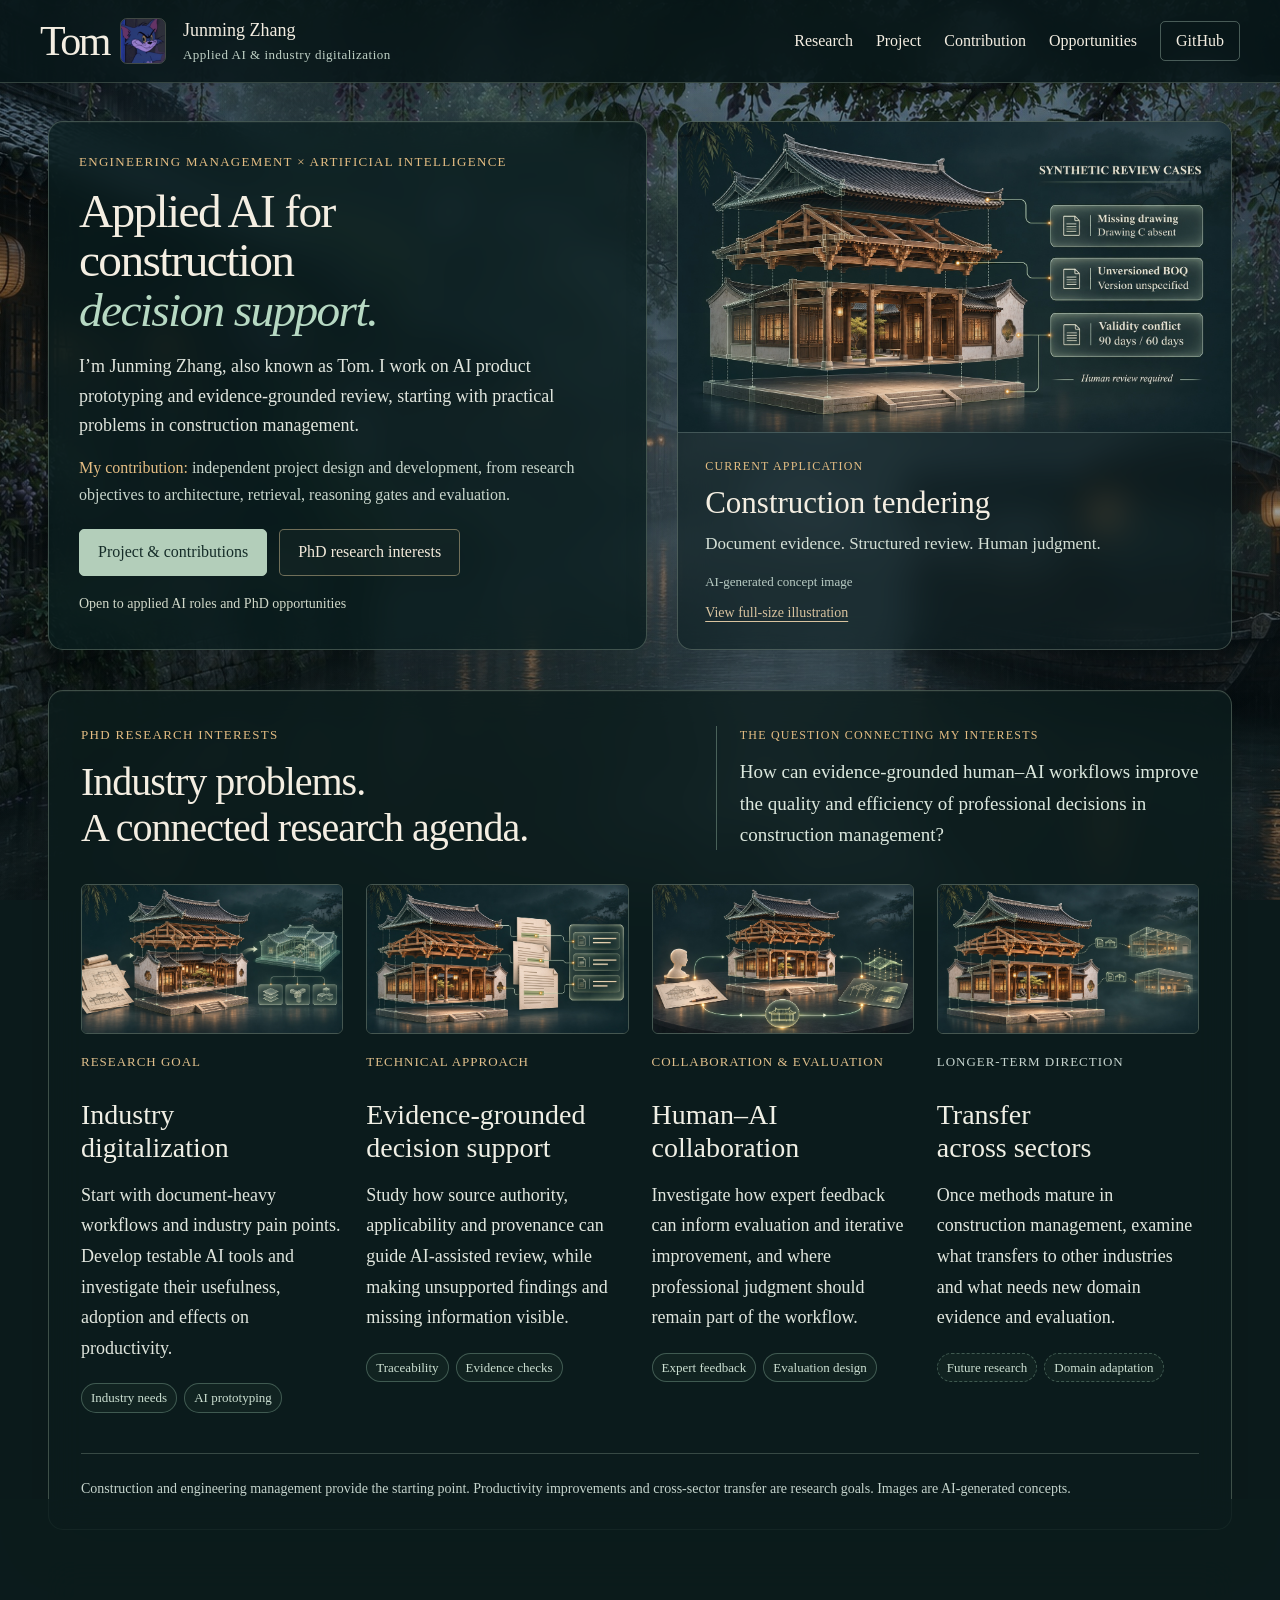
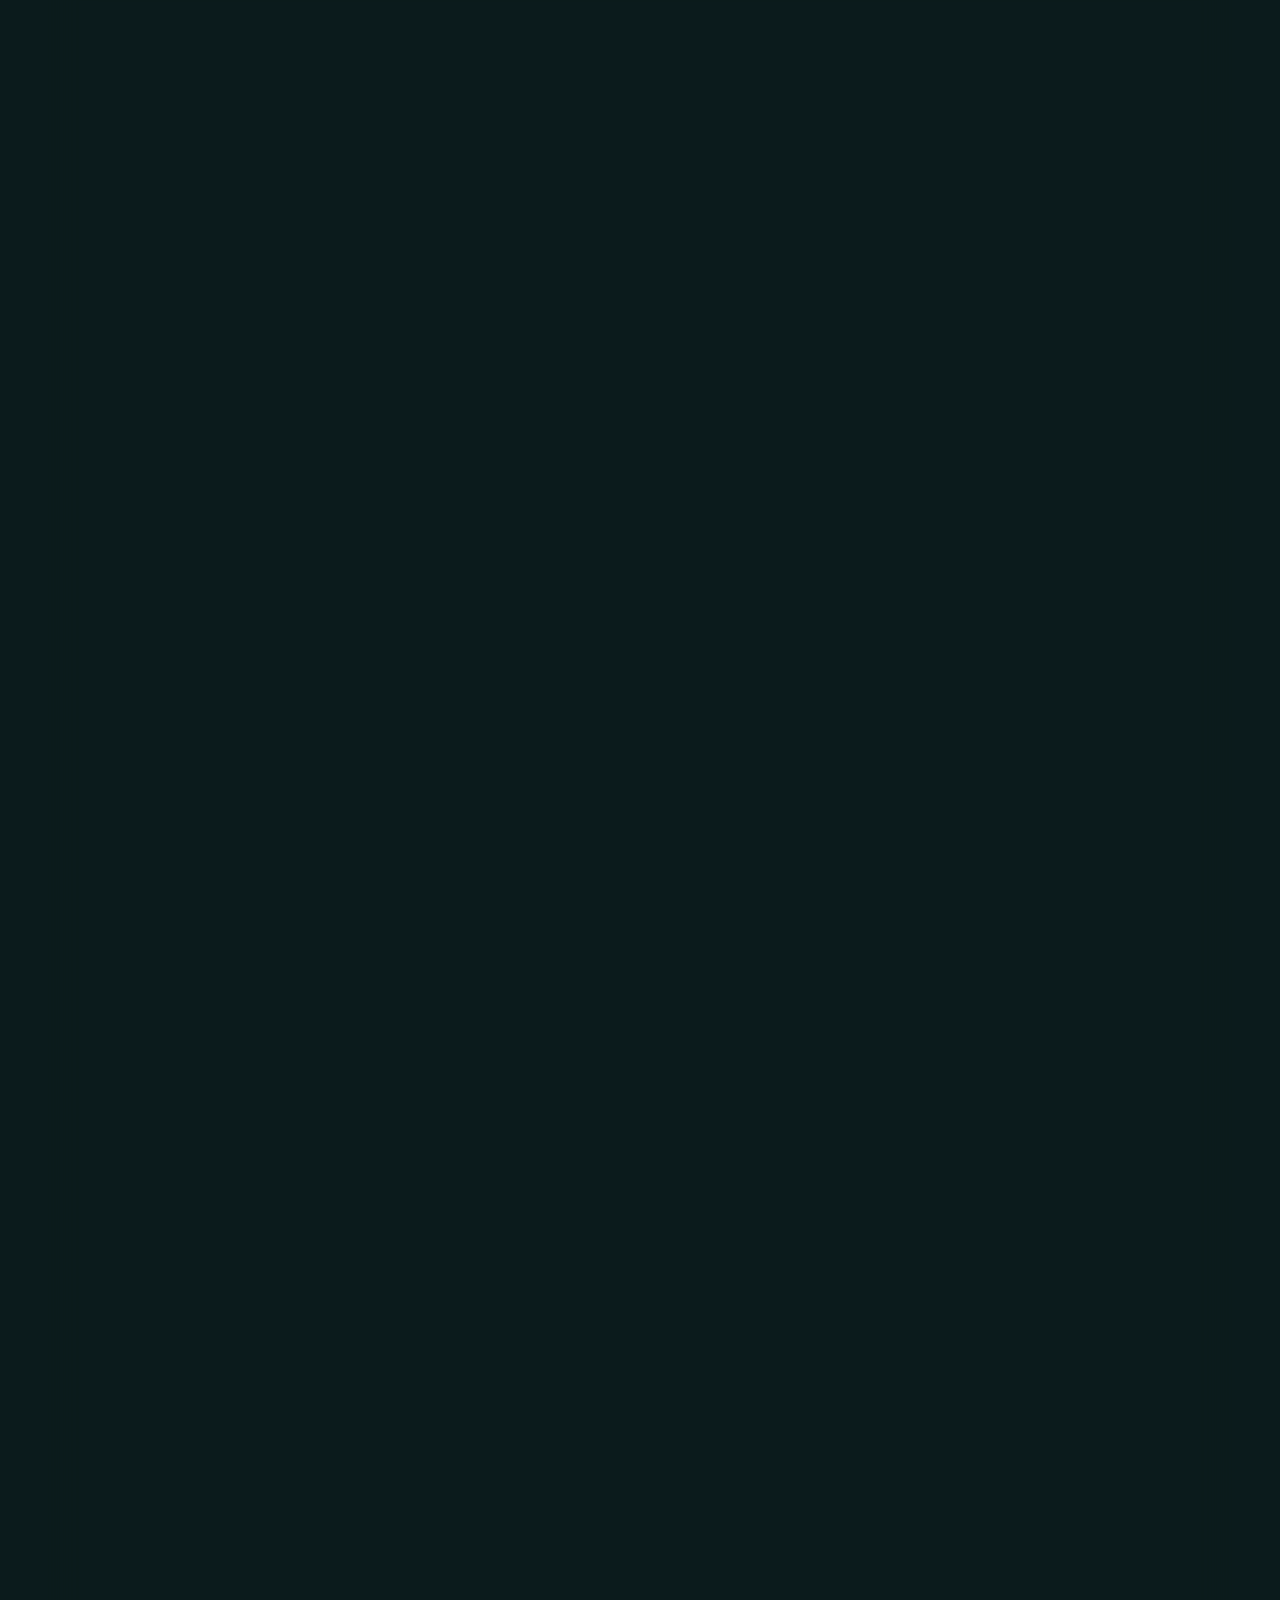
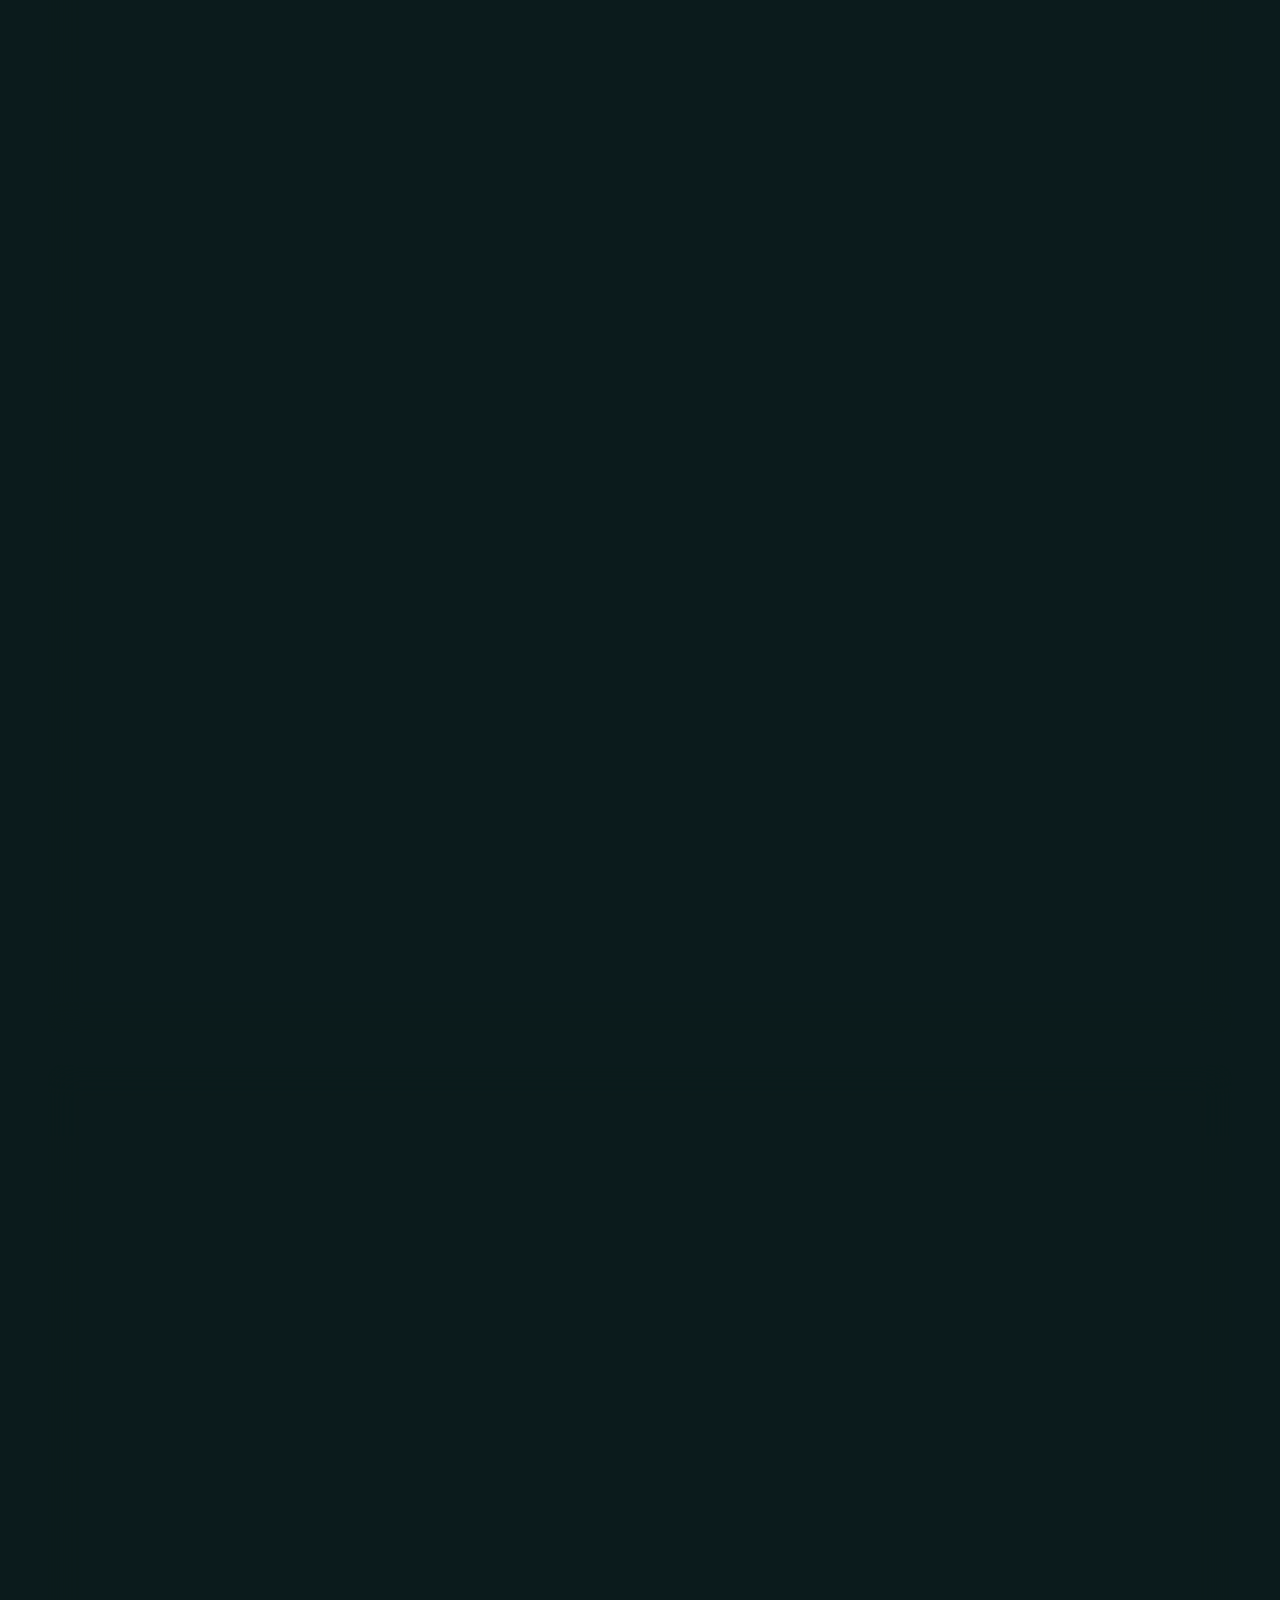
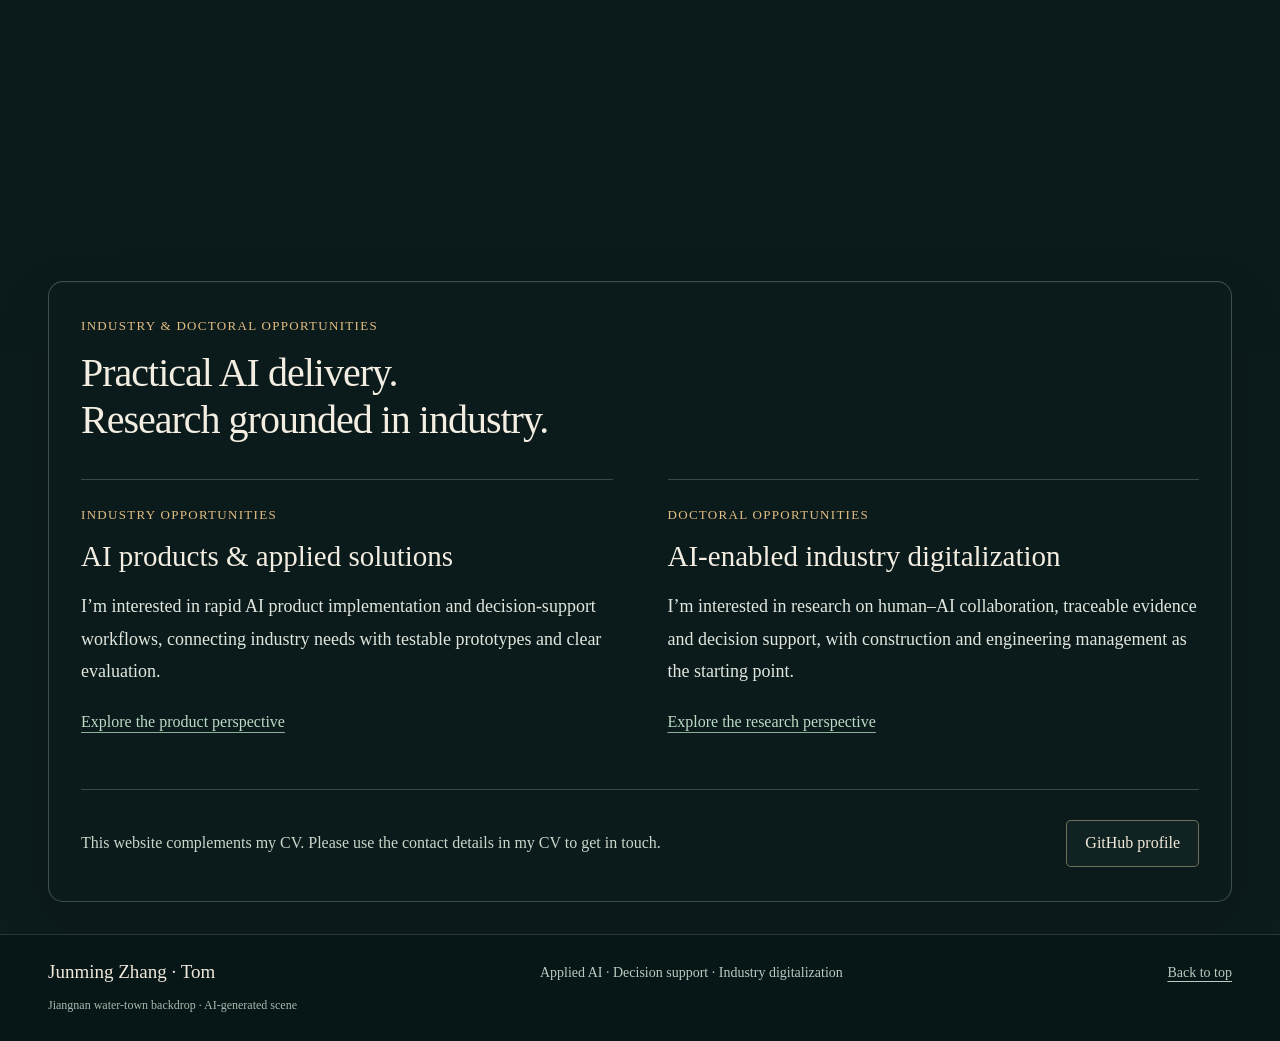
==== commit 9c2f64de: "Clarify remaining deployment and downstream validation scope" ====
--- a/index.html
+++ b/index.html
@@ -63,7 +63,7 @@
         <section class="example-content" id="example-gate" aria-labelledby="gate-heading"><div class="example-context"><p class="eyebrow">Independent preset-response fixtures</p><h4 id="gate-heading">Confirmation is constrained<br>by the available evidence.</h4><p>The gate processes two preset findings. One lacks independent confirmation; the other cites a source absent from the runtime evidence.</p><p class="scope-note">These fixtures were not generated from the retrieval example. They show how existing checks revise a response.</p><a class="text-link" href="https://github.com/junming3702-cmyk/-LLM/blob/main/docs/portfolio/sample-results/review.json">View input and output JSON</a></div><div class="output-preview"><p class="output-label">Saved gate results</p><article class="gate-result"><span class="fixture-id">DEMO-REVIEW</span><h5>Requires human legal review</h5><p>A preset confirmation claim is revised because independent confirmation is absent.</p><code>requires_human_legal_review</code></article><article class="gate-result"><span class="fixture-id">DEMO-UNKNOWN-SOURCE</span><h5>Insufficient information</h5><p>The unregistered citation is removed. The output asks for human confirmation.</p><code>legal_evidence = []</code></article><p class="scope-note">Both saved gate statuses: corrected. No human decision is supplied.</p></div></section>
         <section class="example-content" id="example-visibility" aria-labelledby="visibility-heading"><div class="example-context"><p class="eyebrow">Independent document-visibility fixture</p><h4 id="visibility-heading">Readable text and an unread<br>chart stay separate.</h4><p>The source includes a progress-plan narrative. The chart page has not been parsed, so its contents remain pending verification.</p><p class="scope-note">The table presents selected fields from the saved output. It preserves the incomplete review state.</p><a class="text-link" href="https://github.com/junming3702-cmyk/-LLM/blob/main/docs/portfolio/sample-results/task-result.json">View source JSON</a></div><div class="output-preview"><p class="output-label">Saved review record · SYN-U30</p><div class="table-scroll"><table><caption>Observed and pending claims</caption><thead><tr><th scope="col">Material</th><th scope="col">Observed state</th><th scope="col">Source locator</th></tr></thead><tbody><tr><td>Plan narrative</td><td>Observed</td><td><code>p186-b6</code></td></tr><tr><td>Chart</td><td>Pending verification</td><td>None available</td></tr></tbody></table></div><dl class="source-record"><div><dt>Task completion</dt><dd><code>partially_observed_requires_review</code></dd></div><div><dt>Legal conclusion</dt><dd>Not available in this example</dd></div><div><dt>Next review step</dt><dd>The chart still needs verification. Human review remains required.</dd></div></dl></div></section>
       </div>
-      <div class="evidence-summary"><article><p class="eyebrow">Functional verification</p><h4>125 tests passed</h4><p>97 core + 28 bundle unittest cases, with five additional script suites reported separately.</p><a class="text-link" href="https://github.com/junming3702-cmyk/-LLM/blob/main/docs/portfolio/VERIFICATION.md">Run record · 26 Nov 2026</a></article><article><p class="eyebrow">Historical synthetic benchmark</p><h4>52 supported issues</h4><p>98.08% hierarchical Evidence Hit@5; MRR 0.9135. Measures retrieval within the expected source level and phase.</p><a class="text-link" href="https://github.com/junming3702-cmyk/-LLM/blob/main/phase2_public/evaluation/retrieval/metrics.md">Metric definitions and scope</a></article><article><p class="eyebrow">What remains to be evaluated</p><h4>Real-project effectiveness</h4><p>Functional checks and synthetic benchmarks do not establish productivity gains, deployment readiness or cross-sector transfer.</p><a class="text-link" href="https://github.com/junming3702-cmyk/-LLM#for-researchers-and-prospective-supervisors">Research evidence and limits</a></article></div>
+      <div class="evidence-summary"><article><p class="eyebrow">Functional verification</p><h4>125 tests passed</h4><p>97 core + 28 bundle unittest cases, with five additional script suites reported separately.</p><a class="text-link" href="https://github.com/junming3702-cmyk/-LLM/blob/main/docs/portfolio/VERIFICATION.md">Run record · 26 Nov 2026</a></article><article><p class="eyebrow">Historical synthetic benchmark</p><h4>52 supported issues</h4><p>98.08% hierarchical Evidence Hit@5; MRR 0.9135. Measures retrieval within the expected source level and phase.</p><a class="text-link" href="https://github.com/junming3702-cmyk/-LLM/blob/main/phase2_public/evaluation/retrieval/metrics.md">Metric definitions and scope</a></article><article><p class="eyebrow">What remains to be evaluated</p><h4>Deployment and downstream impact</h4><p>Single-project evaluation supports pre-review use; full-document deployment, measured productivity gains and transfer across projects or sectors still require evaluation.</p><a class="text-link" href="https://github.com/junming3702-cmyk/-LLM#for-researchers-and-prospective-supervisors">Research evidence and limits</a></article></div>
       <p class="publication-note">The retrieval metric is a historical repository result, not a new measurement from this website update. Public examples and verification records remain directly accessible in the repository.</p>
     </section>
 
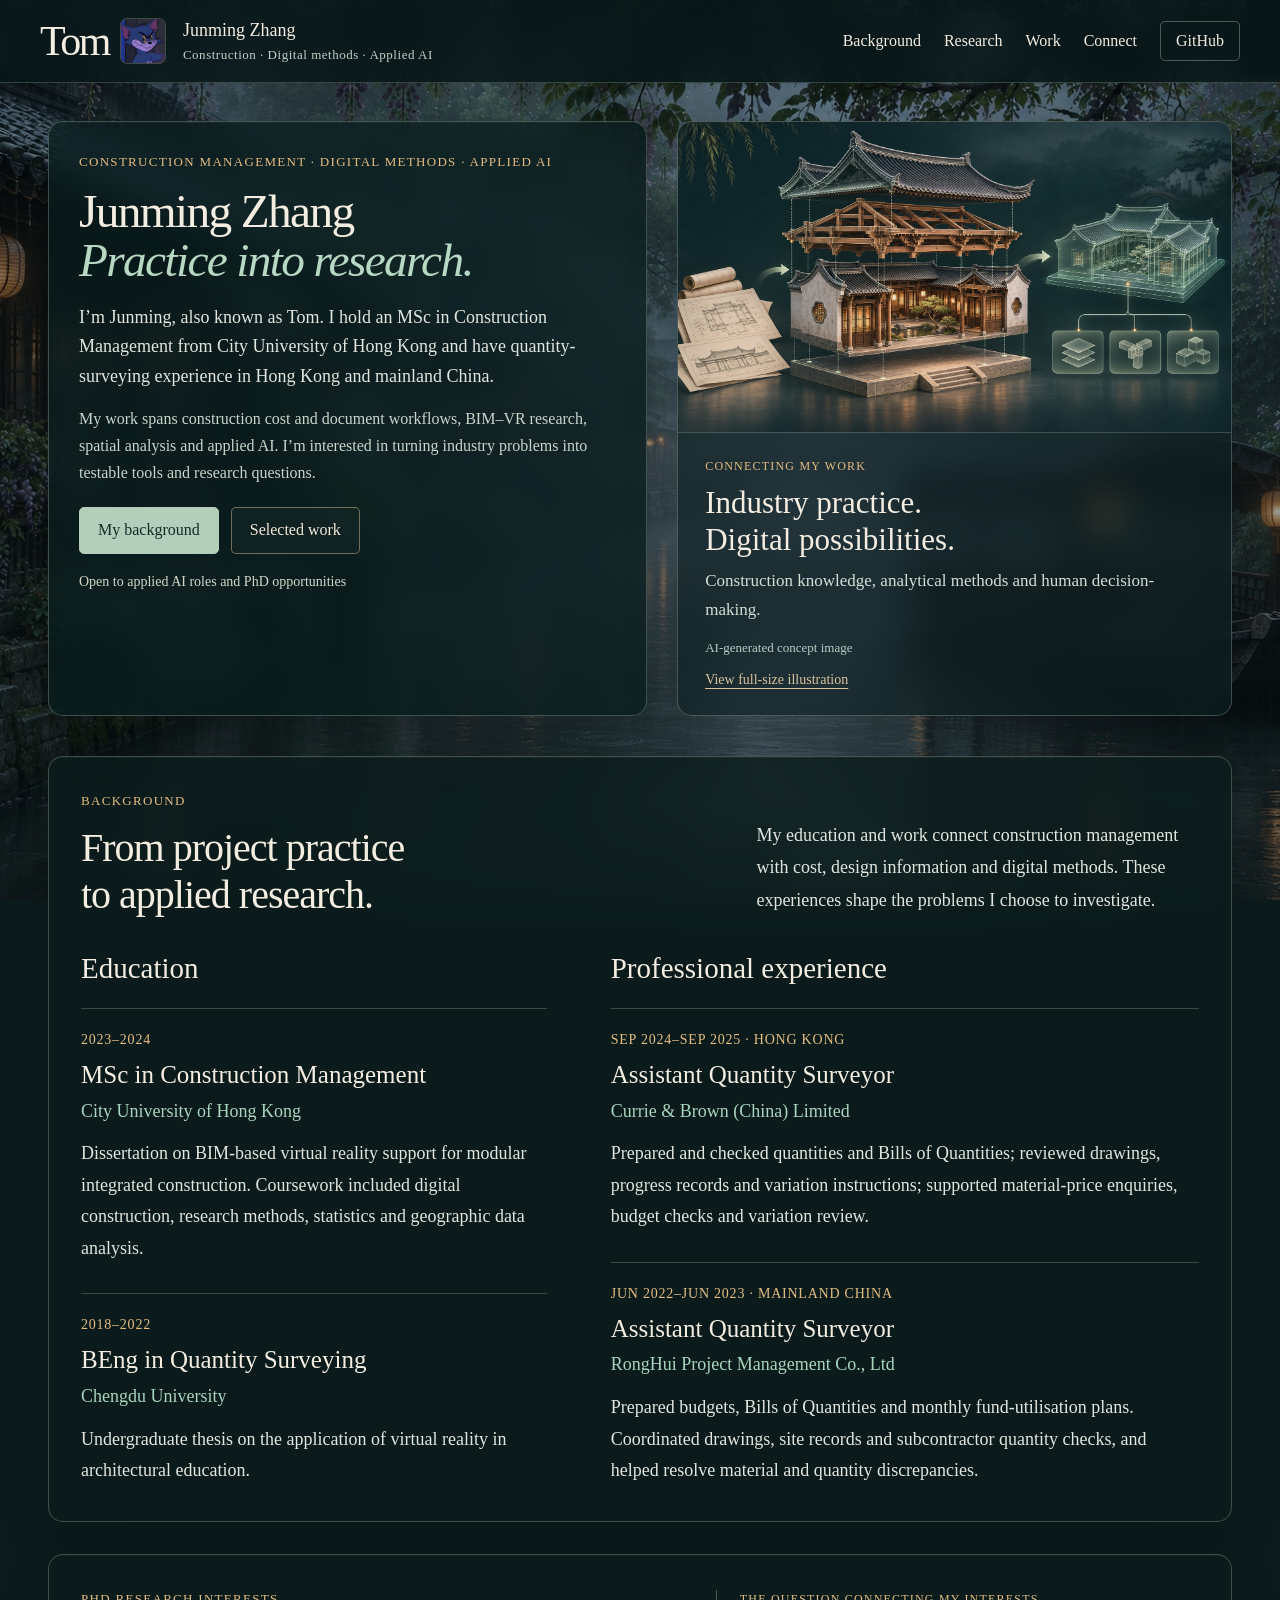
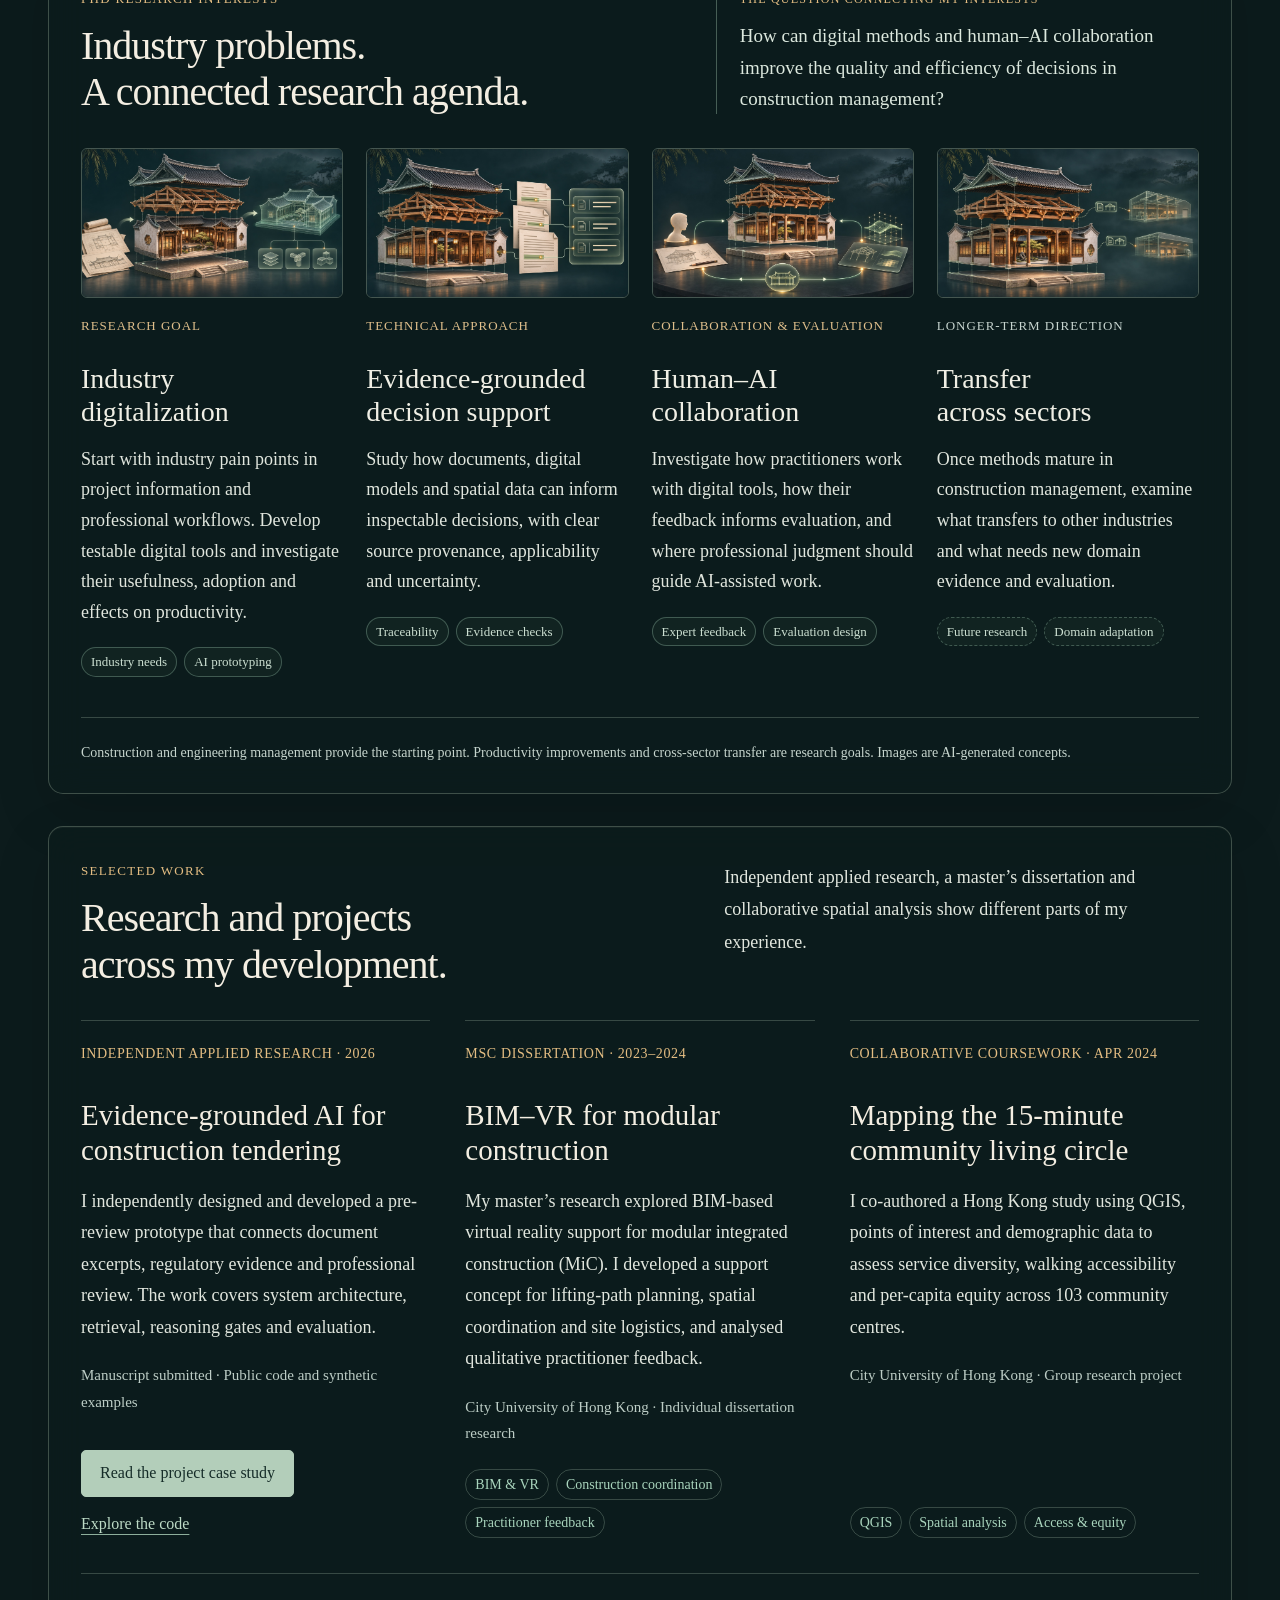
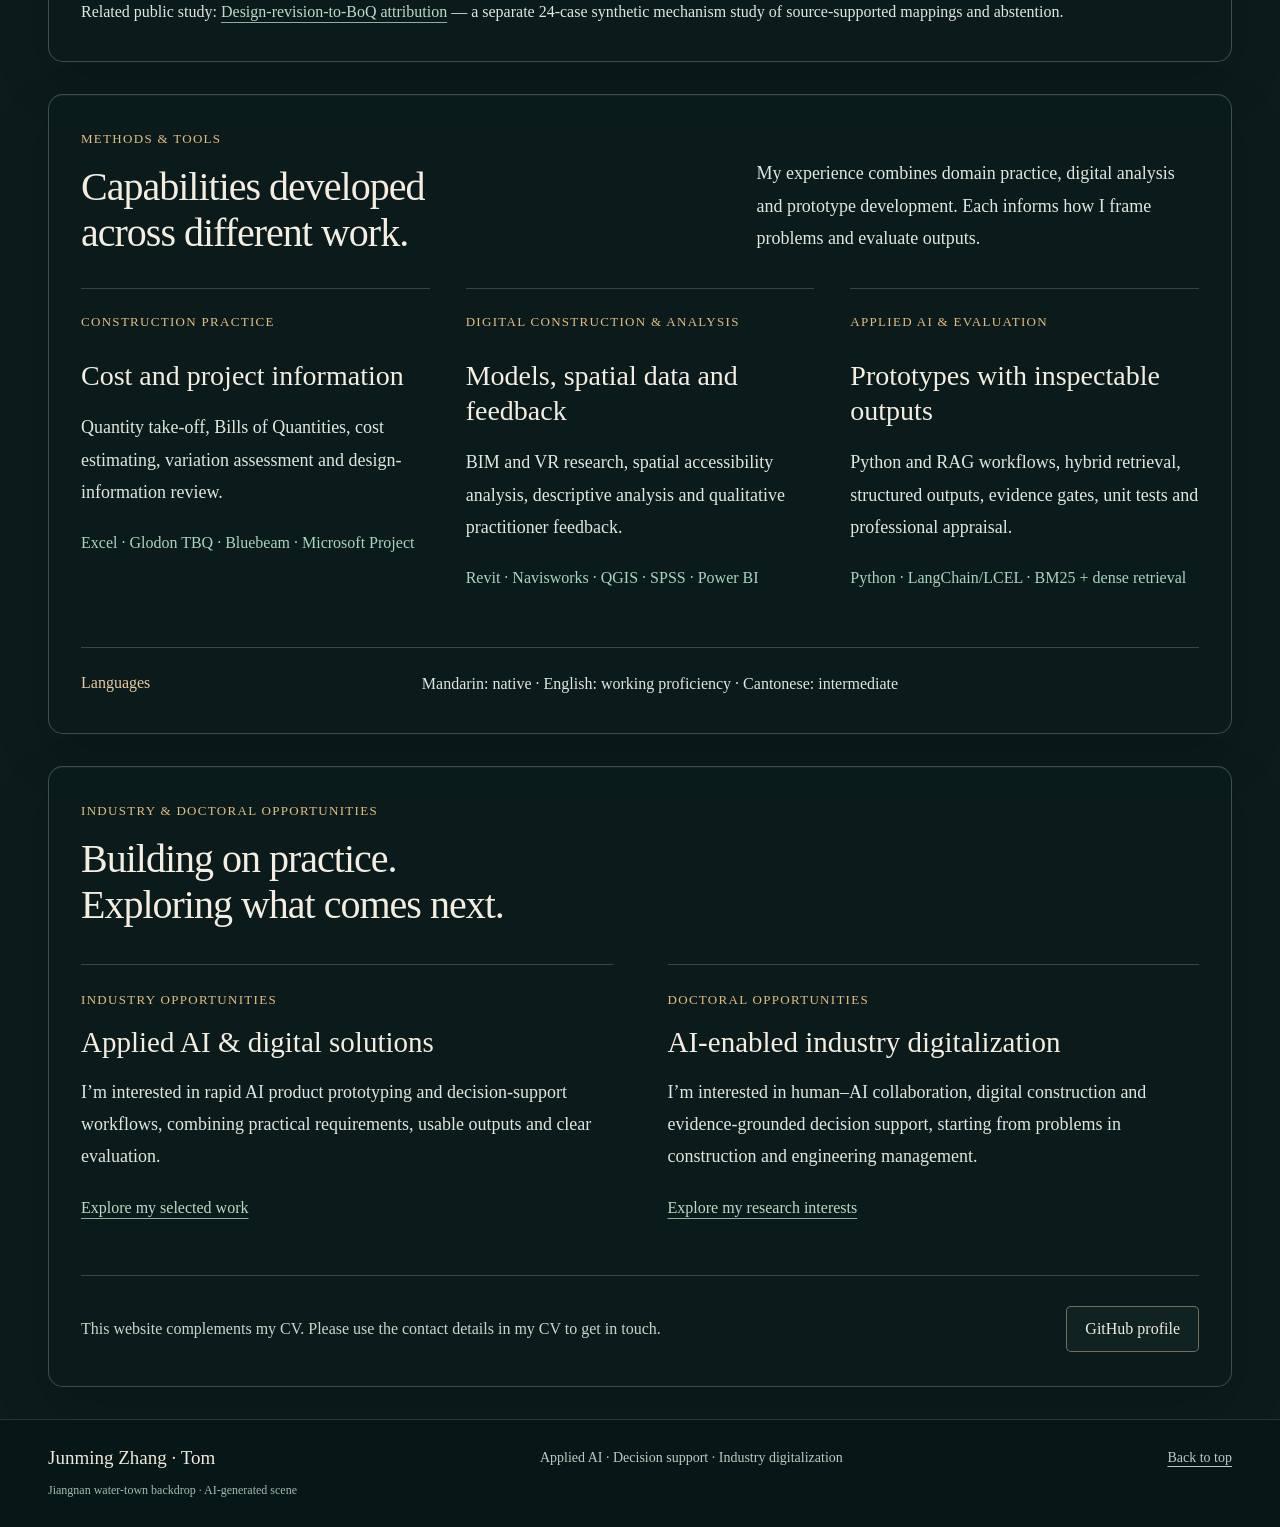
==== commit d00cbac2: "Introduce personal background and selected work with a dedicated tendering case study" ====
--- a/index.html
+++ b/index.html
@@ -4,72 +4,94 @@
   <meta charset="utf-8">
   <meta name="viewport" content="width=device-width, initial-scale=1">
   <meta name="theme-color" content="#0c1b1c">
-  <meta name="description" content="Junming Zhang (Tom) — applied AI for construction management and decision support. Research interests, a public tendering-review prototype and documented contributions.">
-  <meta property="og:title" content="Junming Zhang · Applied AI for Construction Management">
-  <meta property="og:description" content="Research interests, an open research prototype, and reproducible examples for industry and PhD opportunities.">
+  <meta name="description" content="Junming Zhang (Tom) — construction management graduate with quantity-surveying experience. Education, industry practice, BIM–VR research, spatial analysis and applied AI projects.">
+  <meta property="og:title" content="Junming Zhang · Construction, Digital Methods & Applied AI">
+  <meta property="og:description" content="Explore my background in construction management, professional experience, research interests and selected work in digital construction, spatial analysis and applied AI.">
   <meta property="og:type" content="website">
   <meta property="og:url" content="https://junming3702-cmyk.github.io/">
-  <title>Junming Zhang · Applied AI for Construction Management</title>
+  <title>Junming Zhang · Construction, Digital Methods & Applied AI</title>
   <link rel="icon" type="image/webp" href="assets/tom-avatar.webp">
   <link rel="stylesheet" href="styles.css">
   <link rel="stylesheet" href="styles-v2.css">
   <link rel="stylesheet" href="styles-water.css?v=20261126-contribution">
+  <link rel="stylesheet" href="styles-profile.css?v=20261127">
   <link rel="preload" as="image" href="assets/jiangnan-mist-v2.jpg">
-  <script src="script.js" defer></script>
+  <script src="script.js?v=20261127-profile" defer></script>
 </head>
-<body>
+<body class="portfolio-home">
   <div class="scene-backdrop" aria-hidden="true"></div>
   <a class="skip-link" href="#main">Skip to content</a>
   <header class="site-header">
     <div class="header-inner">
-      <a class="brand" href="#home" aria-label="Junming Zhang, home"><span class="brand-mark"><span class="monogram">Tom</span><img class="tom-avatar" src="assets/tom-avatar.webp" alt="Tom avatar" width="44" height="44"></span><span class="brand-name">Junming Zhang<small>Applied AI & industry digitalization</small></span></a>
+      <a class="brand" href="#home" aria-label="Junming Zhang, home"><span class="brand-mark"><span class="monogram">Tom</span><img class="tom-avatar" src="assets/tom-avatar.webp" alt="Tom avatar" width="44" height="44"></span><span class="brand-name">Junming Zhang<small>Construction · Digital methods · Applied AI</small></span></a>
       <nav aria-label="Main navigation">
-        <a href="#research">Research</a><a href="#project">Project</a><a href="#approach">Contribution</a><a href="#opportunities">Opportunities</a><a class="nav-github" href="https://github.com/junming3702-cmyk">GitHub</a>
+        <a href="#background">Background</a><a href="#research">Research</a><a href="#project">Work</a><a href="#opportunities">Connect</a><a class="nav-github" href="https://github.com/junming3702-cmyk">GitHub</a>
       </nav>
     </div>
   </header>
   <main id="main">
     <section class="hero wrap" id="home" aria-labelledby="hero-title">
       <div class="hero-copy">
-        <p class="eyebrow hero-kicker">Engineering management × Artificial intelligence</p>
-        <h1 id="hero-title">Applied AI for<br>construction<br><em>decision support.</em></h1>
-        <p class="hero-intro">I’m Junming Zhang, also known as Tom. I work on AI product prototyping and evidence-grounded review, starting with practical problems in construction management.</p>
-        <p class="hero-role"><strong>My contribution:</strong> independent project design and development, from research objectives to architecture, retrieval, reasoning gates and evaluation.</p>
-        <div class="actions"><a class="button primary" href="#project">Project & contributions</a><a class="button secondary" href="#research">PhD research interests</a></div>
+        <p class="eyebrow hero-kicker">Construction management · Digital methods · Applied AI</p>
+        <h1 id="hero-title">Junming Zhang<br><em>Practice into research.</em></h1>
+        <p class="hero-intro">I’m Junming, also known as Tom. I hold an MSc in Construction Management from City University of Hong Kong and have quantity-surveying experience in Hong Kong and mainland China.</p>
+        <p class="hero-role">My work spans construction cost and document workflows, BIM–VR research, spatial analysis and applied AI. I’m interested in turning industry problems into testable tools and research questions.</p>
+        <div class="actions"><a class="button primary" href="#background">My background</a><a class="button secondary" href="#project">Selected work</a></div>
         <p class="availability">Open to applied AI roles and PhD opportunities</p>
       </div>
-      <figure class="hero-photo"><img src="assets/project-exploded-v1.jpg" alt="Conceptual exploded Chinese timber hall linked to synthetic review cases: missing drawing, unversioned bill of quantities, and conflicting bid-validity periods" width="1672" height="941" fetchpriority="high"><figcaption><span class="eyebrow">Current application</span><strong>Construction tendering</strong><span>Document evidence. Structured review. Human judgment.</span><small>AI-generated concept image</small><a class="artwork-link" href="assets/project-exploded-v1.jpg">View full-size illustration</a></figcaption></figure>
+      <figure class="hero-photo"><img src="assets/digitalization-chinese-v3.jpg" alt="Conceptual Chinese courtyard connecting physical project information with digital workflows" width="1672" height="941" fetchpriority="high"><figcaption><span class="eyebrow">Connecting my work</span><strong>Industry practice.<br>Digital possibilities.</strong><span>Construction knowledge, analytical methods and human decision-making.</span><small>AI-generated concept image</small><a class="artwork-link" href="assets/digitalization-chinese-v3.jpg">View full-size illustration</a></figcaption></figure>
     </section>
 
+    <section class="approach-section background-section" id="background" aria-labelledby="background-title"><div class="wrap">
+      <div class="section-heading"><div><p class="eyebrow">Background</p><h2 id="background-title">From project practice<br>to applied research.</h2></div><p>My education and work connect construction management with cost, design information and digital methods. These experiences shape the problems I choose to investigate.</p></div>
+      <div class="background-grid">
+        <div><h3 class="background-column-title">Education</h3>
+          <article class="background-entry"><p class="eyebrow">2023–2024</p><h4>MSc in Construction Management</h4><p class="entry-institution">City University of Hong Kong</p><p>Dissertation on BIM-based virtual reality support for modular integrated construction. Coursework included digital construction, research methods, statistics and geographic data analysis.</p></article>
+          <article class="background-entry"><p class="eyebrow">2018–2022</p><h4>BEng in Quantity Surveying</h4><p class="entry-institution">Chengdu University</p><p>Undergraduate thesis on the application of virtual reality in architectural education.</p></article>
+        </div>
+        <div><h3 class="background-column-title">Professional experience</h3>
+          <article class="background-entry"><p class="eyebrow">Sep 2024–Sep 2025 · Hong Kong</p><h4>Assistant Quantity Surveyor</h4><p class="entry-institution">Currie &amp; Brown (China) Limited</p><p>Prepared and checked quantities and Bills of Quantities; reviewed drawings, progress records and variation instructions; supported material-price enquiries, budget checks and variation review.</p></article>
+          <article class="background-entry"><p class="eyebrow">Jun 2022–Jun 2023 · Mainland China</p><h4>Assistant Quantity Surveyor</h4><p class="entry-institution">RongHui Project Management Co., Ltd</p><p>Prepared budgets, Bills of Quantities and monthly fund-utilisation plans. Coordinated drawings, site records and subcontractor quantity checks, and helped resolve material and quantity discrepancies.</p></article>
+        </div>
+      </div>
+    </div></section>
+
     <section class="research-section" id="research" aria-labelledby="research-title"><div class="wrap">
-      <div class="section-heading research-heading"><div><p class="eyebrow">PhD research interests</p><h2 id="research-title">Industry problems.<br>A connected research agenda.</h2></div><div class="research-focus"><p class="eyebrow">The question connecting my interests</p><p>How can evidence-grounded human–AI workflows improve the quality and efficiency of professional decisions in construction management?</p></div></div>
-      <div class="research-grid"><article class="research-card "><img src="assets/digitalization-chinese-v3.jpg" alt="Conceptual exploded Chinese courtyard model connecting physical project drawings with structured digital workflows" width="1672" height="941" loading="lazy"><p class="card-role">Research goal</p><h3>Industry<br>digitalization</h3><p>Start with document-heavy workflows and industry pain points. Develop testable AI tools and investigate their usefulness, adoption and effects on productivity.</p><div class="tags"><span>Industry needs</span><span>AI prototyping</span></div></article>
-<article class="research-card "><img src="assets/evidence-chinese-v3.jpg" alt="Conceptual Chinese timber hall with source passages linked to traceable review records" width="1672" height="941" loading="lazy"><p class="card-role">Technical approach</p><h3>Evidence-grounded<br>decision support</h3><p>Study how source authority, applicability and provenance can guide AI-assisted review, while making unsupported findings and missing information visible.</p><div class="tags"><span>Traceability</span><span>Evidence checks</span></div></article>
-<article class="research-card "><img src="assets/collaboration-chinese-v3.jpg" alt="Conceptual Chinese pavilion shared by human and computational review stations, connected through feedback paths" width="1672" height="941" loading="lazy"><p class="card-role">Collaboration & evaluation</p><h3>Human–AI<br>collaboration</h3><p>Investigate how expert feedback can inform evaluation and iterative improvement, and where professional judgment should remain part of the workflow.</p><div class="tags"><span>Expert feedback</span><span>Evaluation design</span></div></article>
+      <div class="section-heading research-heading"><div><p class="eyebrow">PhD research interests</p><h2 id="research-title">Industry problems.<br>A connected research agenda.</h2></div><div class="research-focus"><p class="eyebrow">The question connecting my interests</p><p>How can digital methods and human–AI collaboration improve the quality and efficiency of decisions in construction management?</p></div></div>
+      <div class="research-grid"><article class="research-card "><img src="assets/digitalization-chinese-v3.jpg" alt="Conceptual exploded Chinese courtyard model connecting physical project drawings with structured digital workflows" width="1672" height="941" loading="lazy"><p class="card-role">Research goal</p><h3>Industry<br>digitalization</h3><p>Start with industry pain points in project information and professional workflows. Develop testable digital tools and investigate their usefulness, adoption and effects on productivity.</p><div class="tags"><span>Industry needs</span><span>AI prototyping</span></div></article>
+<article class="research-card "><img src="assets/evidence-chinese-v3.jpg" alt="Conceptual Chinese timber hall with source passages linked to traceable review records" width="1672" height="941" loading="lazy"><p class="card-role">Technical approach</p><h3>Evidence-grounded<br>decision support</h3><p>Study how documents, digital models and spatial data can inform inspectable decisions, with clear source provenance, applicability and uncertainty.</p><div class="tags"><span>Traceability</span><span>Evidence checks</span></div></article>
+<article class="research-card "><img src="assets/collaboration-chinese-v3.jpg" alt="Conceptual Chinese pavilion shared by human and computational review stations, connected through feedback paths" width="1672" height="941" loading="lazy"><p class="card-role">Collaboration & evaluation</p><h3>Human–AI<br>collaboration</h3><p>Investigate how practitioners work with digital tools, how their feedback informs evaluation, and where professional judgment should guide AI-assisted work.</p><div class="tags"><span>Expert feedback</span><span>Evaluation design</span></div></article>
 <article class="research-card future-card"><img src="assets/transfer-chinese-v3.jpg" alt="Conceptual Chinese courtyard model with exploratory dashed links to manufacturing and logistics study models" width="1672" height="941" loading="lazy"><p class="card-role">Longer-term direction</p><h3>Transfer<br>across sectors</h3><p>Once methods mature in construction management, examine what transfers to other industries and what needs new domain evidence and evaluation.</p><div class="tags"><span>Future research</span><span>Domain adaptation</span></div></article>
 </div><p class="research-note">Construction and engineering management provide the starting point. Productivity improvements and cross-sector transfer are research goals. Images are AI-generated concepts.</p></div></section>
 
-    <section class="project-section wrap" id="project" aria-labelledby="project-title">
-      <div class="section-heading"><div><p class="eyebrow">Selected project</p><h2 id="project-title">Evidence-grounded AI<br>for construction tendering</h2></div><div class="project-status"><span>Public research prototype</span><span>Manuscript submitted</span><p>Code, worked examples and verification records are available. The submitted manuscript remains private.</p></div></div>
-      <div class="project-introduction">
-        <div class="project-overview"><h3>The problem and the approach</h3><p>Reviewing tender documents involves finding relevant requirements, checking which sources apply, and deciding where the available evidence is incomplete. The prototype combines hierarchical retrieval, deterministic evidence checks and structured findings for professional review.</p><div class="actions"><a class="button primary" href="https://github.com/junming3702-cmyk/-LLM">View repository</a><a class="text-link" href="https://github.com/junming3702-cmyk/-LLM/blob/main/docs/portfolio/WALKTHROUGH.md">Read the walkthrough</a></div></div>
-        <aside class="project-contribution" aria-labelledby="contribution-summary"><p class="eyebrow">My contribution to this project</p><h3 id="contribution-summary">Independently designed.<br>Developed end to end.</h3><ul><li>Defined the project purpose and research questions.</li><li>Designed the full architecture, legal-authority RAG hierarchy and BM25 + dense retrieval.</li><li>Designed the reasoning workflow and deterministic release gates.</li><li>Implemented and refined the program, reviewed outputs and designed evaluation.</li></ul><p>AI tools assisted coding and experimental tables under my direction. Domain practitioners appraised outputs and contributed interview feedback to evaluation design.</p><a class="text-link" href="#approach">Contribution and project evidence</a></aside>
+    <section class="project-section selected-work wrap" id="project" aria-labelledby="work-title">
+      <div class="section-heading"><div><p class="eyebrow">Selected work</p><h2 id="work-title">Research and projects<br>across my development.</h2></div><p>Independent applied research, a master’s dissertation and collaborative spatial analysis show different parts of my experience.</p></div>
+      <div class="selected-work-grid">
+        <article class="work-card" aria-labelledby="tendering-card-title"><p class="eyebrow">Independent applied research · 2026</p><h3 id="tendering-card-title">Evidence-grounded AI for construction tendering</h3><p>I independently designed and developed a pre-review prototype that connects document excerpts, regulatory evidence and professional review. The work covers system architecture, retrieval, reasoning gates and evaluation.</p><p class="work-note">Manuscript submitted · Public code and synthetic examples</p><div class="work-links"><a class="button primary" href="tendering.html">Read the project case study</a><a class="text-link" href="https://github.com/junming3702-cmyk/-LLM">Explore the code</a></div></article>
+        <article class="work-card" aria-labelledby="bim-card-title"><p class="eyebrow">MSc dissertation · 2023–2024</p><h3 id="bim-card-title">BIM–VR for modular construction</h3><p>My master’s research explored BIM-based virtual reality support for modular integrated construction (MiC). I developed a support concept for lifting-path planning, spatial coordination and site logistics, and analysed qualitative practitioner feedback.</p><p class="work-note">City University of Hong Kong · Individual dissertation research</p><div class="tags"><span>BIM &amp; VR</span><span>Construction coordination</span><span>Practitioner feedback</span></div></article>
+        <article class="work-card" aria-labelledby="gis-card-title"><p class="eyebrow">Collaborative coursework · Apr 2024</p><h3 id="gis-card-title">Mapping the 15-minute community living circle</h3><p>I co-authored a Hong Kong study using QGIS, points of interest and demographic data to assess service diversity, walking accessibility and per-capita equity across 103 community centres.</p><p class="work-note">City University of Hong Kong · Group research project</p><div class="tags"><span>QGIS</span><span>Spatial analysis</span><span>Access &amp; equity</span></div></article>
       </div>
-      <article class="research-brief" aria-labelledby="brief-title"><div><p class="eyebrow">RESEARCH SUMMARY</p><h3 id="brief-title">Evidence-grounded human–AI pre-review for construction tendering.</h3></div><div><p><strong>Question.</strong> How can a pre-review record bind dispersed tender excerpts and candidate rules to inspectable professional dispositions, while separating supported findings from unresolved evidence gaps and post-processing shifts?</p><p><strong>Approach.</strong> A task-bound program pairs ordered regulatory retrieval (<code>L1–L4</code>) and source-bound observation with structured reasoning. Deterministic release gates verify source locators, evidence eligibility, and strict gap conditions before releasing or holding records. Domain practitioners then appraise delivered records across five dimensions and record formal dispositions and follow-up rationales.</p><p><strong>Evidence.</strong> On a previously unseen construction project (<code>IPV01</code>), the program delivered 24 of 30 selected tasks. Both domain evaluators passed source traceability on 23 of 24 delivered records, while accepting 21 and 16 records respectively and pinpointing targeted revisions. Case analyses (<code>IPV-U10</code>, <code>IPV-U14</code>, <code>IPV-U02/U22</code>) further establish requirements for cross-stage judgment-preservation checks and structured continuation records.</p></div></article>
-      <div class="examples-heading"><div><p class="eyebrow">Inspect the outputs</p><h3>Three views into the public examples.</h3></div><p>Saved outputs from public synthetic data and fixtures. These are independent component examples, with no live LLM call.</p></div>
-      <div class="examples" data-examples>
-        <div class="example-tabs" role="tablist" aria-label="Public example outputs" hidden><button id="tab-retrieval" type="button" role="tab" aria-controls="example-retrieval" aria-selected="true">Source retrieval</button><button id="tab-gate" type="button" role="tab" aria-controls="example-gate" aria-selected="false" tabindex="-1">Evidence checks</button><button id="tab-visibility" type="button" role="tab" aria-controls="example-visibility" aria-selected="false" tabindex="-1">Review record</button></div>
-        <section class="example-content" id="example-retrieval" aria-labelledby="retrieval-heading"><div class="example-context"><p class="eyebrow">Public sample · BM25 retrieval</p><h4 id="retrieval-heading">From a tender excerpt<br>to a source location.</h4><p>The synthetic document says tender documents are available for three calendar days, from 1 to 3 September 2026.</p><details><summary>Read the original Chinese input</summary><p lang="zh-CN">招标文件发售期为3个自然日，自2026年9月1日至2026年9月3日止。</p></details><p class="scope-note">Search over 20 public sample chunks. This is a lexical retrieval example, not a rerun of the full hybrid retrieval benchmark.</p><a class="text-link" href="https://github.com/junming3702-cmyk/-LLM/blob/main/docs/portfolio/sample-results/retrieval.json">View source JSON</a></div><div class="output-preview"><p class="output-label">Saved retrieval output</p><div class="table-scroll"><table><caption>Top three retrieved source passages</caption><thead><tr><th scope="col">Rank</th><th scope="col">Source locator</th><th scope="col">BM25 score</th></tr></thead><tbody><tr><td>1</td><td>Article 16 / 第十六条</td><td>17.543998</td></tr><tr><td>2</td><td>Article 21 / 第二十一条</td><td>7.615772</td></tr><tr><td>3</td><td>Article 23 / 第二十三条</td><td>7.375278</td></tr></tbody></table></div><dl class="source-record"><div><dt>Top source chunk</dt><dd><code>d1a045e563eba90b8893</code></dd></div><div><dt>Source version in the sample</dt><dd>2019-03-02 · Level 2</dd></div><div><dt>What the sample passage contains</dt><dd>A minimum document-sale period of five days. The retained locator lets a reviewer inspect the passage.</dd></div></dl><p class="scope-note">Description of the repository’s stored sample, rather than a statement of current legal applicability.</p></div></section>
-        <section class="example-content" id="example-gate" aria-labelledby="gate-heading"><div class="example-context"><p class="eyebrow">Independent preset-response fixtures</p><h4 id="gate-heading">Confirmation is constrained<br>by the available evidence.</h4><p>The gate processes two preset findings. One lacks independent confirmation; the other cites a source absent from the runtime evidence.</p><p class="scope-note">These fixtures were not generated from the retrieval example. They show how existing checks revise a response.</p><a class="text-link" href="https://github.com/junming3702-cmyk/-LLM/blob/main/docs/portfolio/sample-results/review.json">View input and output JSON</a></div><div class="output-preview"><p class="output-label">Saved gate results</p><article class="gate-result"><span class="fixture-id">DEMO-REVIEW</span><h5>Requires human legal review</h5><p>A preset confirmation claim is revised because independent confirmation is absent.</p><code>requires_human_legal_review</code></article><article class="gate-result"><span class="fixture-id">DEMO-UNKNOWN-SOURCE</span><h5>Insufficient information</h5><p>The unregistered citation is removed. The output asks for human confirmation.</p><code>legal_evidence = []</code></article><p class="scope-note">Both saved gate statuses: corrected. No human decision is supplied.</p></div></section>
-        <section class="example-content" id="example-visibility" aria-labelledby="visibility-heading"><div class="example-context"><p class="eyebrow">Independent document-visibility fixture</p><h4 id="visibility-heading">Readable text and an unread<br>chart stay separate.</h4><p>The source includes a progress-plan narrative. The chart page has not been parsed, so its contents remain pending verification.</p><p class="scope-note">The table presents selected fields from the saved output. It preserves the incomplete review state.</p><a class="text-link" href="https://github.com/junming3702-cmyk/-LLM/blob/main/docs/portfolio/sample-results/task-result.json">View source JSON</a></div><div class="output-preview"><p class="output-label">Saved review record · SYN-U30</p><div class="table-scroll"><table><caption>Observed and pending claims</caption><thead><tr><th scope="col">Material</th><th scope="col">Observed state</th><th scope="col">Source locator</th></tr></thead><tbody><tr><td>Plan narrative</td><td>Observed</td><td><code>p186-b6</code></td></tr><tr><td>Chart</td><td>Pending verification</td><td>None available</td></tr></tbody></table></div><dl class="source-record"><div><dt>Task completion</dt><dd><code>partially_observed_requires_review</code></dd></div><div><dt>Legal conclusion</dt><dd>Not available in this example</dd></div><div><dt>Next review step</dt><dd>The chart still needs verification. Human review remains required.</dd></div></dl></div></section>
-      </div>
-      <div class="evidence-summary"><article><p class="eyebrow">Functional verification</p><h4>125 tests passed</h4><p>97 core + 28 bundle unittest cases, with five additional script suites reported separately.</p><a class="text-link" href="https://github.com/junming3702-cmyk/-LLM/blob/main/docs/portfolio/VERIFICATION.md">Run record · 26 Nov 2026</a></article><article><p class="eyebrow">Historical synthetic benchmark</p><h4>52 supported issues</h4><p>98.08% hierarchical Evidence Hit@5; MRR 0.9135. Measures retrieval within the expected source level and phase.</p><a class="text-link" href="https://github.com/junming3702-cmyk/-LLM/blob/main/phase2_public/evaluation/retrieval/metrics.md">Metric definitions and scope</a></article><article><p class="eyebrow">What remains to be evaluated</p><h4>Deployment and downstream impact</h4><p>Single-project evaluation supports pre-review use; full-document deployment, measured productivity gains and transfer across projects or sectors still require evaluation.</p><a class="text-link" href="https://github.com/junming3702-cmyk/-LLM#for-researchers-and-prospective-supervisors">Research evidence and limits</a></article></div>
-      <p class="publication-note">The retrieval metric is a historical repository result, not a new measurement from this website update. Public examples and verification records remain directly accessible in the repository.</p>
+      <p class="related-work">Related public study: <a class="text-link" href="https://github.com/junming3702-cmyk/-LLM/tree/main/phase1_public/experiments/design_revision_boq_fpa">Design-revision-to-BoQ attribution</a> — a separate 24-case synthetic mechanism study of source-supported mappings and abstention.</p>
     </section>
 
-    <section class="approach-section" id="approach" aria-labelledby="approach-title"><div class="wrap"><div class="section-heading"><div><p class="eyebrow">Contribution & collaboration</p><h2 id="approach-title">Independent project<br>design & development.</h2></div><p>I independently conceived, designed and developed this project. My work covers the research objectives, full program architecture, retrieval and reasoning methods, gate rules, implementation and evaluation design.</p></div><div class="contribution-grid"><article><p class="eyebrow">Project conception & architecture</p><h3>Define the problem.<br>Design the system.</h3><p>I set the project purpose and research questions around evidence-grounded pre-review of construction tendering. I designed the complete program architecture and implemented the workflow connecting source documents, retrieval, structured reasoning, release gates and human review.</p><a class="text-link" href="https://github.com/junming3702-cmyk/-LLM#for-product-and-applied-ai-teams">View the system workflow</a></article><article><p class="eyebrow">Legal hierarchy & retrieval</p><h3>Search by legal authority<br>and evidence relevance.</h3><p>I designed the RAG knowledge-base layers around the legal authority and applicability of Chinese sources, and the ordered <code>L1–L4</code> retrieval cascade. Within each level and source phase, I combined BM25 with dense semantic retrieval to rank candidate evidence.</p><a class="text-link" href="https://github.com/junming3702-cmyk/-LLM/blob/main/phase2_public/src/hierarchy_cascade_retriever.py">View the hybrid retrieval code</a></article><article><p class="eyebrow">Reasoning, gates & evaluation</p><h3>Constrain reasoning.<br>Verify the records.</h3><p>I designed source-bound reasoning prompts and set <code>temperature = 0.1</code> to help limit overgeneralization of legal provisions. I also designed the deterministic release gates, output acceptance criteria and evaluation plan, and refined the program using reviewed results.</p><a class="text-link" href="https://github.com/junming3702-cmyk/-LLM#my-contribution-and-collaboration">View reasoning, gates and evaluation</a></article></div><div class="collaboration-note"><strong>Tools and evaluation participants</strong><p>AI tools assisted code implementation and experimental table preparation under my direction. Domain practitioners appraised the outputs and contributed interview feedback to evaluation design.</p></div></div></section>
+    <section class="approach-section methods-section" id="methods" aria-labelledby="methods-title"><div class="wrap">
+      <div class="section-heading"><div><p class="eyebrow">Methods &amp; tools</p><h2 id="methods-title">Capabilities developed<br>across different work.</h2></div><p>My experience combines domain practice, digital analysis and prototype development. Each informs how I frame problems and evaluate outputs.</p></div>
+      <div class="contribution-grid">
+        <article><p class="eyebrow">Construction practice</p><h3>Cost and project information</h3><p>Quantity take-off, Bills of Quantities, cost estimating, variation assessment and design-information review.</p><p class="method-tools">Excel · Glodon TBQ · Bluebeam · Microsoft Project</p></article>
+        <article><p class="eyebrow">Digital construction &amp; analysis</p><h3>Models, spatial data and feedback</h3><p>BIM and VR research, spatial accessibility analysis, descriptive analysis and qualitative practitioner feedback.</p><p class="method-tools">Revit · Navisworks · QGIS · SPSS · Power BI</p></article>
+        <article><p class="eyebrow">Applied AI &amp; evaluation</p><h3>Prototypes with inspectable outputs</h3><p>Python and RAG workflows, hybrid retrieval, structured outputs, evidence gates, unit tests and professional appraisal.</p><p class="method-tools">Python · LangChain/LCEL · BM25 + dense retrieval</p></article>
+      </div>
+      <div class="collaboration-note"><strong>Languages</strong><p>Mandarin: native · English: working proficiency · Cantonese: intermediate</p></div>
+    </div></section>
 
-    <section class="opportunities-section wrap" id="opportunities" aria-labelledby="opportunities-title"><p class="eyebrow">Industry & doctoral opportunities</p><h2 id="opportunities-title">Practical AI delivery.<br>Research grounded in industry.</h2><div class="opportunity-grid"><article><p class="eyebrow">Industry opportunities</p><h3>AI products & applied solutions</h3><p>I’m interested in rapid AI product implementation and decision-support workflows, connecting industry needs with testable prototypes and clear evaluation.</p><a class="text-link" href="https://github.com/junming3702-cmyk/-LLM#for-product-and-applied-ai-teams">Explore the product perspective</a></article><article><p class="eyebrow">Doctoral opportunities</p><h3>AI-enabled industry digitalization</h3><p>I’m interested in research on human–AI collaboration, traceable evidence and decision support, with construction and engineering management as the starting point.</p><a class="text-link" href="https://github.com/junming3702-cmyk/-LLM#for-researchers-and-prospective-supervisors">Explore the research perspective</a></article></div><div class="contact-line"><p>This website complements my CV. Please use the contact details in my CV to get in touch.</p><a class="button secondary" href="https://github.com/junming3702-cmyk">GitHub profile</a></div></section>
+    <section class="opportunities-section wrap" id="opportunities" aria-labelledby="opportunities-title">
+      <p class="eyebrow">Industry &amp; doctoral opportunities</p><h2 id="opportunities-title">Building on practice.<br>Exploring what comes next.</h2>
+      <div class="opportunity-grid">
+        <article><p class="eyebrow">Industry opportunities</p><h3>Applied AI &amp; digital solutions</h3><p>I’m interested in rapid AI product prototyping and decision-support workflows, combining practical requirements, usable outputs and clear evaluation.</p><a class="text-link" href="#project">Explore my selected work</a></article>
+        <article><p class="eyebrow">Doctoral opportunities</p><h3>AI-enabled industry digitalization</h3><p>I’m interested in human–AI collaboration, digital construction and evidence-grounded decision support, starting from problems in construction and engineering management.</p><a class="text-link" href="#research">Explore my research interests</a></article>
+      </div>
+      <div class="contact-line"><p>This website complements my CV. Please use the contact details in my CV to get in touch.</p><a class="button secondary" href="https://github.com/junming3702-cmyk">GitHub profile</a></div>
+    </section>
   </main>
   <footer class="site-footer"><div class="wrap"><span>Junming Zhang · Tom</span><span>Applied AI · Decision support · Industry digitalization</span><a href="#home">Back to top</a></div><p class="scene-credit wrap">Jiangnan water-town backdrop · AI-generated scene</p></footer>
 </body>
--- a/styles-profile.css
+++ b/styles-profile.css
@@ -0,0 +1,58 @@
+/* Personal background and selected work, using the existing water-town design. */
+.background-grid { display: grid; grid-template-columns: .95fr 1.2fr; gap: 64px; }
+.background-column-title { font-size: 29px; line-height: 1.25; margin: 0 0 22px; }
+.background-entry { border-top: 1px solid var(--line); padding-top: 20px; }
+.background-entry + .background-entry { margin-top: 29px; }
+.background-entry .eyebrow { font-size: 14px; letter-spacing: .055em; }
+.background-entry h4 { font-size: 25px; line-height: 1.3; margin: 9px 0 5px; }
+.background-entry .entry-institution { color: var(--accent); font-size: 18px; margin-bottom: 12px; }
+.background-entry p:not(.eyebrow):not(.entry-institution) { font-size: 18px; line-height: 1.75; }
+.selected-work-grid { display: grid; grid-template-columns: repeat(3, minmax(0, 1fr)); gap: 35px; }
+.work-card { border-top: 1px solid var(--line); padding-top: 22px; display: flex; flex-direction: column; align-items: flex-start; }
+.work-card > .eyebrow { font-size: 14px; letter-spacing: .045em; min-height: 42px; }
+.work-card h3 { font-size: 29px; line-height: 1.2; margin: 13px 0 18px; }
+.work-card > p:not(.eyebrow) { font-size: 18px; line-height: 1.75; }
+.work-card > .work-note { color: var(--muted); font-size: 15px !important; margin: 19px 0 0; }
+.work-links { display: flex; flex-direction: column; align-items: flex-start; gap: 13px; margin-top: auto; padding-top: 23px; }
+.work-card .tags { margin-top: auto; padding-top: 23px; }
+.work-card .tags span { color: var(--accent); font-size: 14px; border-color: var(--line); }
+.related-work { font-size: 16px; line-height: 1.8; border-top: 1px solid var(--line); padding-top: 24px; margin-top: 35px; }
+.methods-section .method-tools { font-size: 16px !important; color: var(--accent); }
+.detail-back, .detail-return { display: flex; align-items: center; justify-content: space-between; gap: 20px; padding-block: 27px; }
+.detail-back > span { font-size: 14px; color: var(--muted); }
+.detail-return { padding-top: 0; padding-bottom: 32px; }
+.project-page .section-heading h1 { font-size: clamp(33px, 3.3vw, 44px); line-height: 1.16; letter-spacing: -.025em; margin-top: 15px; }
+.project-visual { margin: 25px 0 0; }
+.project-visual img { border: 1px solid var(--line); border-radius: 6px; }
+.project-visual figcaption { color: var(--muted); font-size: 14px; line-height: 1.6; margin-top: 9px; }
+.project-visual a { color: var(--accent); text-decoration: underline; text-underline-offset: 4px; }
+.study-availability { max-width: 960px; }
+@media (max-width: 980px) {
+  .portfolio-home .header-inner { flex-wrap: wrap; justify-content: center; gap: 12px; padding-block: 14px 10px; }
+  .portfolio-home .brand-name small { display: none; }
+  .portfolio-home nav { width: 100%; justify-content: center; }
+  .background-grid { gap: 35px; }
+  .selected-work-grid { gap: 23px; }
+  .work-card h3 { font-size: 26px; }
+}
+@media (max-width: 820px) {
+  .background-grid, .selected-work-grid { grid-template-columns: 1fr; gap: 35px; }
+  .work-card > .eyebrow { min-height: 0; }
+  .work-card h3 { font-size: 29px; }
+  .work-card .tags { padding-top: 0; margin-top: 22px; }
+  .work-links { margin-top: 0; }
+}
+@media (max-width: 520px) {
+  .background-column-title { font-size: 28px; }
+  .background-entry h4 { font-size: 25px; }
+  .background-entry .eyebrow { font-size: 14px; }
+  .portfolio-home nav { gap: 20px; }
+  .detail-back { align-items: flex-start; }
+  .detail-back > span { text-align: right; }
+  .detail-return { flex-direction: column; align-items: flex-start; }
+}
+@media (max-width: 360px) {
+  .portfolio-home nav { gap: 15px; }
+  .portfolio-home nav a { font-size: 14px; }
+  .detail-back { flex-direction: column; gap: 7px; }
+}
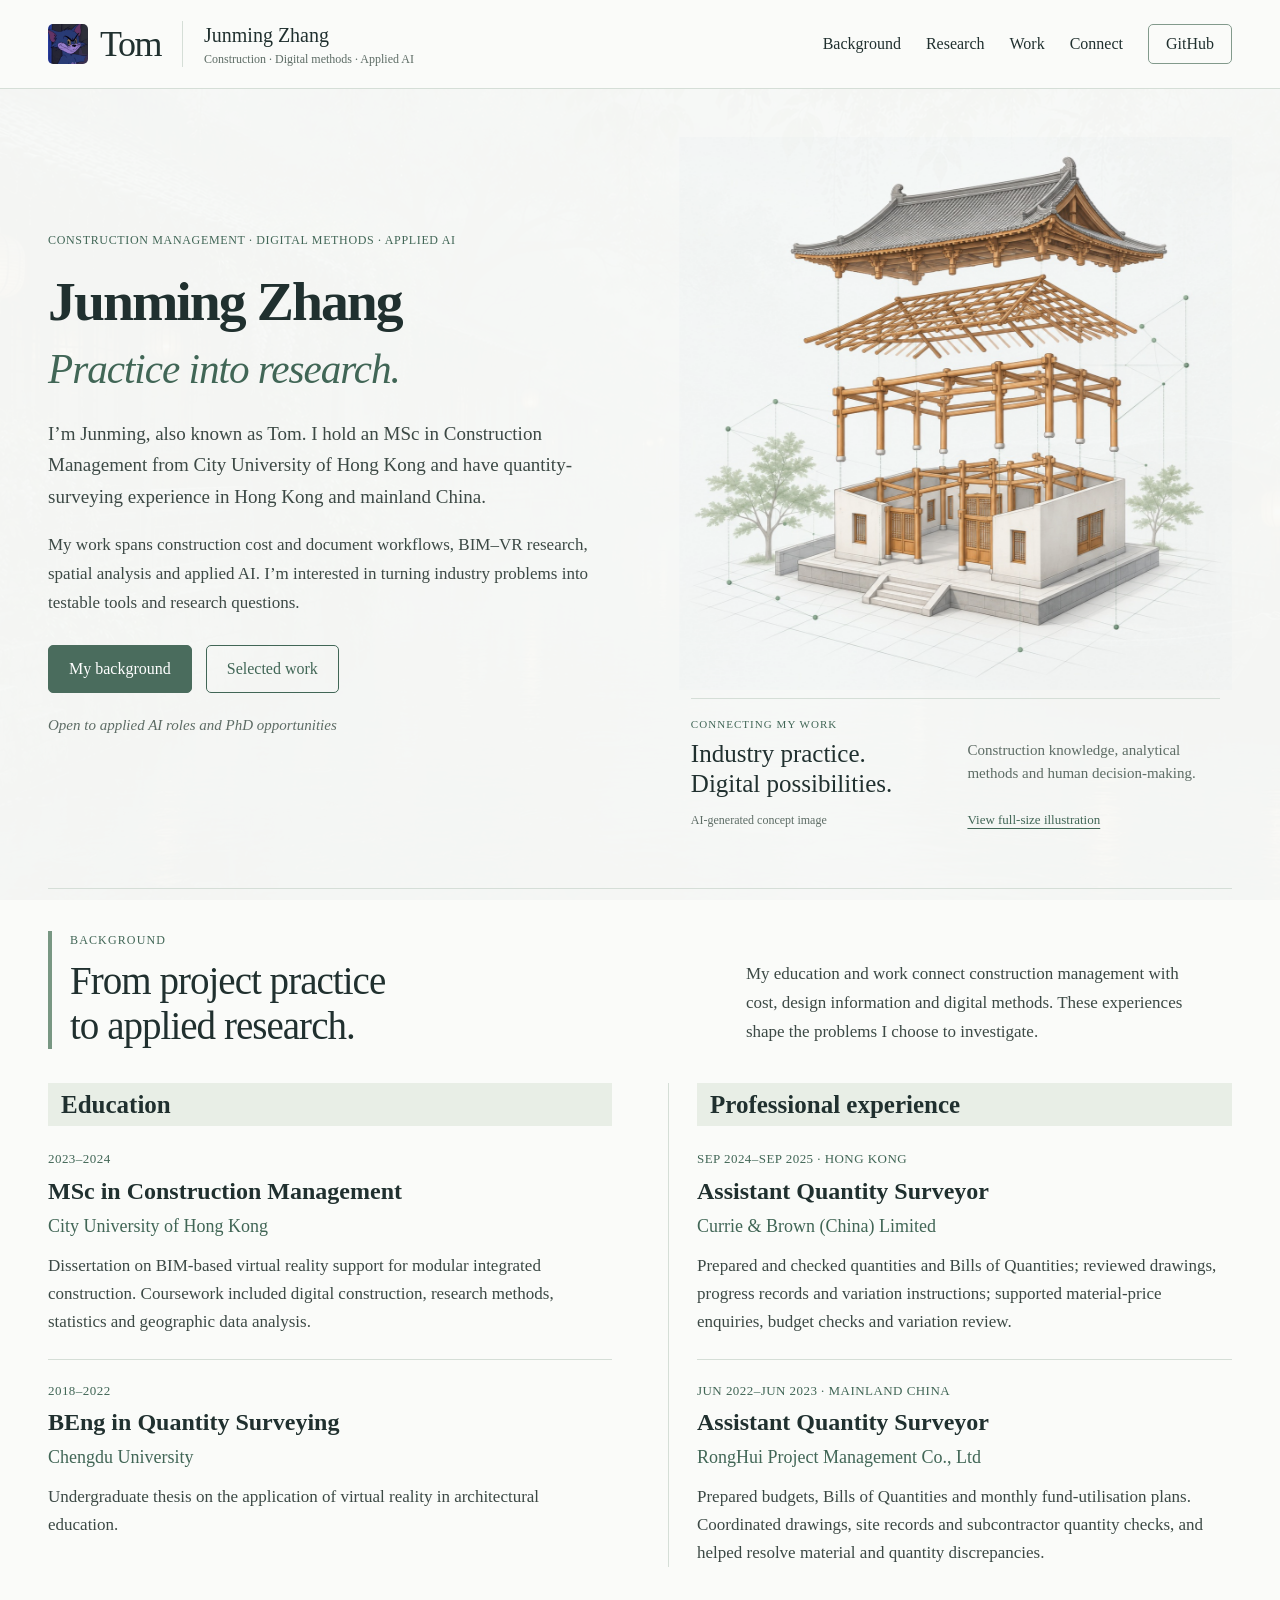
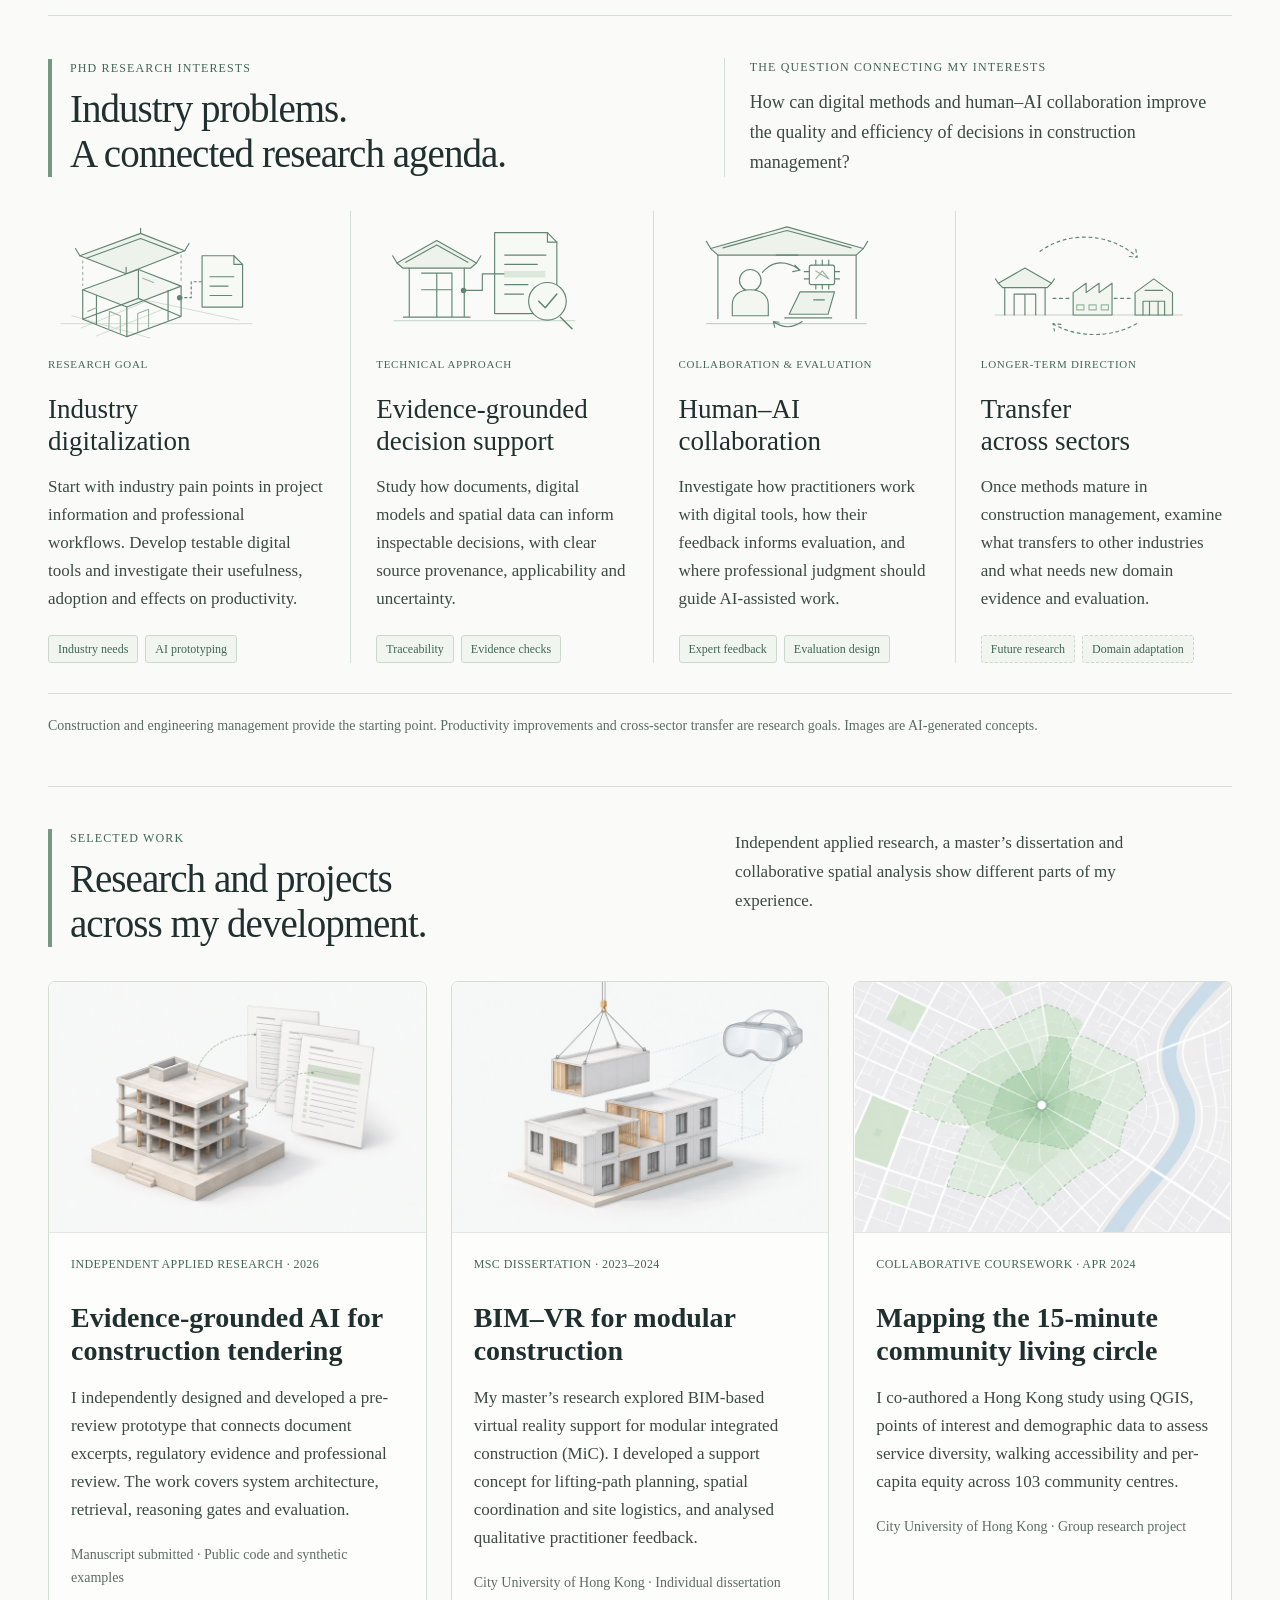
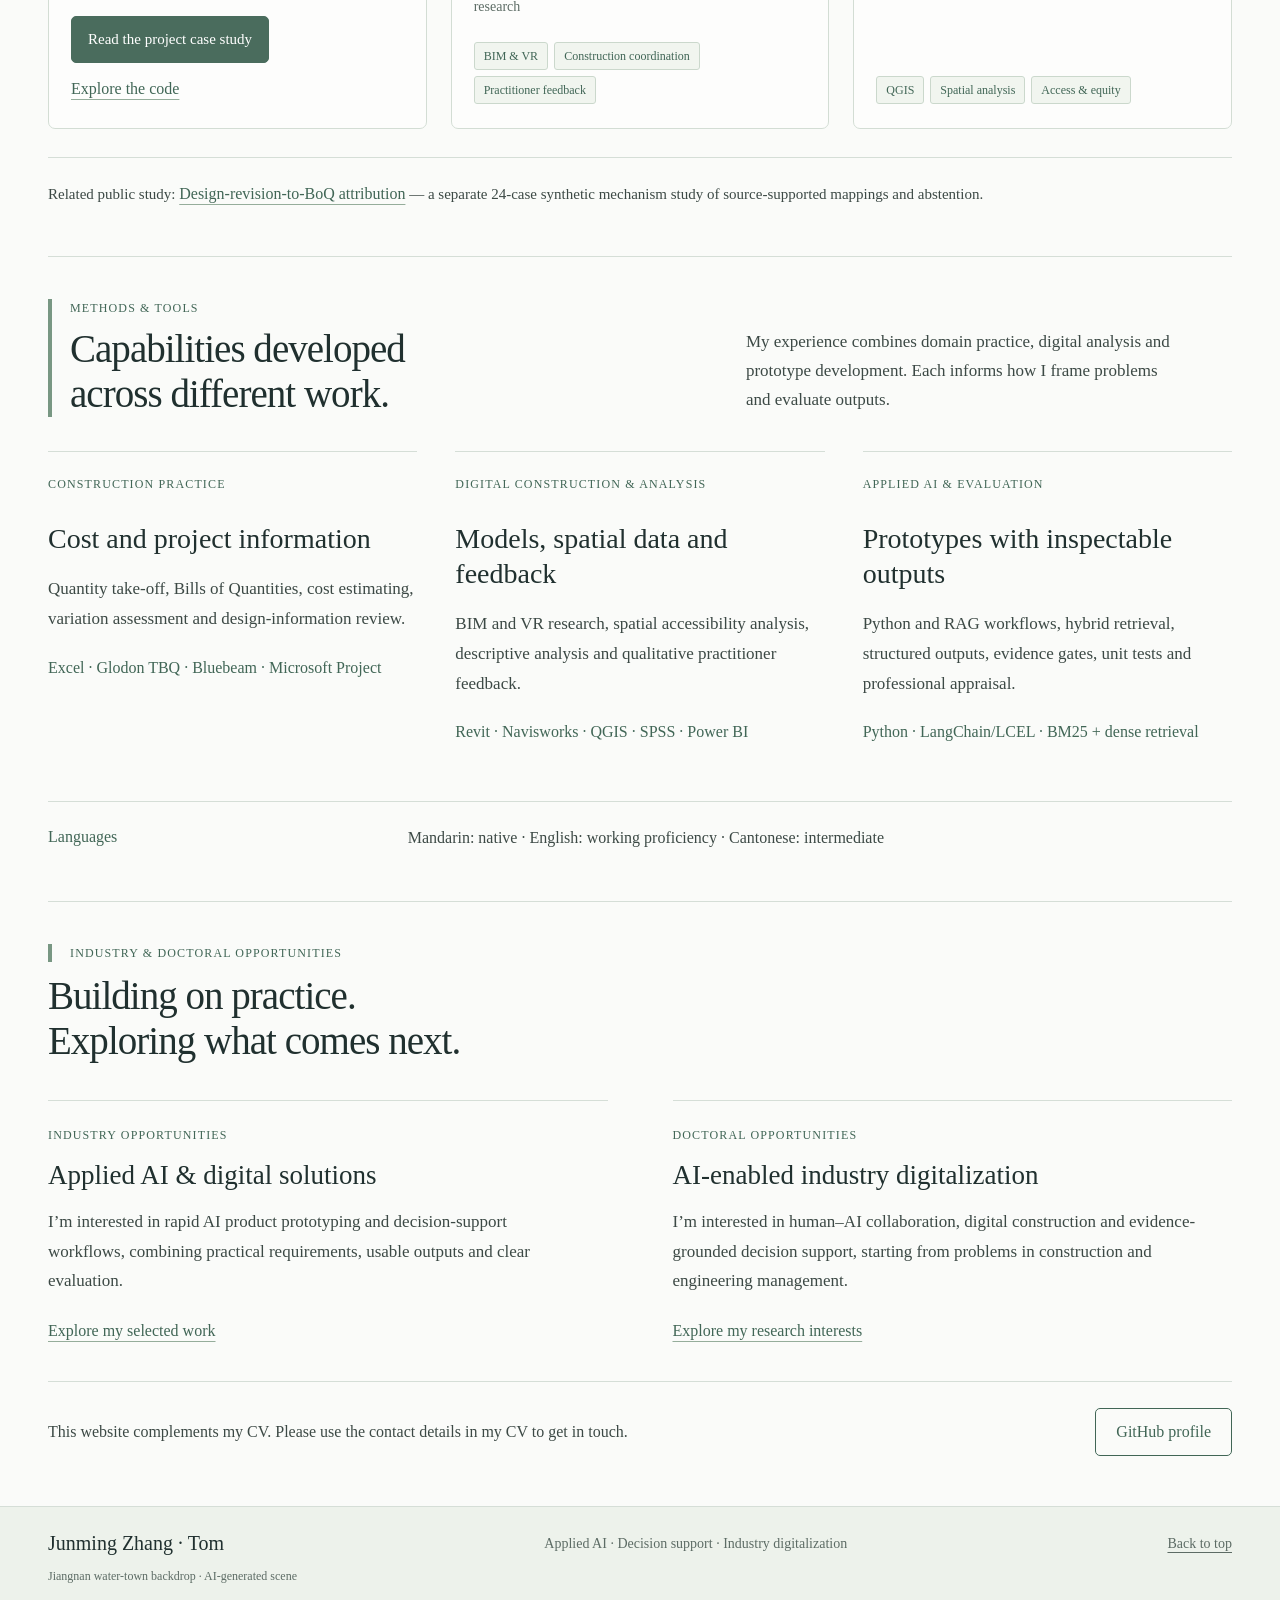
==== commit b1a4542a: "Apply light architecture and AI portfolio styling without changing copy or behavior" ====
--- a/index.html
+++ b/index.html
@@ -3,7 +3,7 @@
 <head>
   <meta charset="utf-8">
   <meta name="viewport" content="width=device-width, initial-scale=1">
-  <meta name="theme-color" content="#0c1b1c">
+  <meta name="theme-color" content="#fafbf9">
   <meta name="description" content="Junming Zhang (Tom) — construction management graduate with quantity-surveying experience. Education, industry practice, BIM–VR research, spatial analysis and applied AI projects.">
   <meta property="og:title" content="Junming Zhang · Construction, Digital Methods & Applied AI">
   <meta property="og:description" content="Explore my background in construction management, professional experience, research interests and selected work in digital construction, spatial analysis and applied AI.">
@@ -13,9 +13,9 @@
   <link rel="icon" type="image/webp" href="assets/tom-avatar.webp">
   <link rel="stylesheet" href="styles.css">
   <link rel="stylesheet" href="styles-v2.css">
-  <link rel="stylesheet" href="styles-water.css?v=20261126-contribution">
   <link rel="stylesheet" href="styles-profile.css?v=20261127">
-  <link rel="preload" as="image" href="assets/jiangnan-mist-v2.jpg">
+  <link rel="stylesheet" href="styles-light.css?v=20261128">
+  <link rel="preload" as="image" href="assets/light/hero-v1.jpg" fetchpriority="high">
   <script src="script.js?v=20261127-profile" defer></script>
 </head>
 <body class="portfolio-home">
@@ -39,7 +39,7 @@
         <div class="actions"><a class="button primary" href="#background">My background</a><a class="button secondary" href="#project">Selected work</a></div>
         <p class="availability">Open to applied AI roles and PhD opportunities</p>
       </div>
-      <figure class="hero-photo"><img src="assets/digitalization-chinese-v3.jpg" alt="Conceptual Chinese courtyard connecting physical project information with digital workflows" width="1672" height="941" fetchpriority="high"><figcaption><span class="eyebrow">Connecting my work</span><strong>Industry practice.<br>Digital possibilities.</strong><span>Construction knowledge, analytical methods and human decision-making.</span><small>AI-generated concept image</small><a class="artwork-link" href="assets/digitalization-chinese-v3.jpg">View full-size illustration</a></figcaption></figure>
+      <figure class="hero-photo"><img src="assets/light/hero-v1.jpg" alt="Conceptual Chinese courtyard connecting physical project information with digital workflows" width="1254" height="1254" fetchpriority="high"><figcaption><span class="eyebrow">Connecting my work</span><strong>Industry practice.<br>Digital possibilities.</strong><span>Construction knowledge, analytical methods and human decision-making.</span><small>AI-generated concept image</small><a class="artwork-link" href="assets/light/hero-v1.jpg">View full-size illustration</a></figcaption></figure>
     </section>
 
     <section class="approach-section background-section" id="background" aria-labelledby="background-title"><div class="wrap">
@@ -58,18 +58,18 @@
 
     <section class="research-section" id="research" aria-labelledby="research-title"><div class="wrap">
       <div class="section-heading research-heading"><div><p class="eyebrow">PhD research interests</p><h2 id="research-title">Industry problems.<br>A connected research agenda.</h2></div><div class="research-focus"><p class="eyebrow">The question connecting my interests</p><p>How can digital methods and human–AI collaboration improve the quality and efficiency of decisions in construction management?</p></div></div>
-      <div class="research-grid"><article class="research-card "><img src="assets/digitalization-chinese-v3.jpg" alt="Conceptual exploded Chinese courtyard model connecting physical project drawings with structured digital workflows" width="1672" height="941" loading="lazy"><p class="card-role">Research goal</p><h3>Industry<br>digitalization</h3><p>Start with industry pain points in project information and professional workflows. Develop testable digital tools and investigate their usefulness, adoption and effects on productivity.</p><div class="tags"><span>Industry needs</span><span>AI prototyping</span></div></article>
-<article class="research-card "><img src="assets/evidence-chinese-v3.jpg" alt="Conceptual Chinese timber hall with source passages linked to traceable review records" width="1672" height="941" loading="lazy"><p class="card-role">Technical approach</p><h3>Evidence-grounded<br>decision support</h3><p>Study how documents, digital models and spatial data can inform inspectable decisions, with clear source provenance, applicability and uncertainty.</p><div class="tags"><span>Traceability</span><span>Evidence checks</span></div></article>
-<article class="research-card "><img src="assets/collaboration-chinese-v3.jpg" alt="Conceptual Chinese pavilion shared by human and computational review stations, connected through feedback paths" width="1672" height="941" loading="lazy"><p class="card-role">Collaboration & evaluation</p><h3>Human–AI<br>collaboration</h3><p>Investigate how practitioners work with digital tools, how their feedback informs evaluation, and where professional judgment should guide AI-assisted work.</p><div class="tags"><span>Expert feedback</span><span>Evaluation design</span></div></article>
-<article class="research-card future-card"><img src="assets/transfer-chinese-v3.jpg" alt="Conceptual Chinese courtyard model with exploratory dashed links to manufacturing and logistics study models" width="1672" height="941" loading="lazy"><p class="card-role">Longer-term direction</p><h3>Transfer<br>across sectors</h3><p>Once methods mature in construction management, examine what transfers to other industries and what needs new domain evidence and evaluation.</p><div class="tags"><span>Future research</span><span>Domain adaptation</span></div></article>
+      <div class="research-grid"><article class="research-card "><img src="assets/light/digitalization.svg" alt="Conceptual exploded Chinese courtyard model connecting physical project drawings with structured digital workflows" width="300" height="180" loading="lazy"><p class="card-role">Research goal</p><h3>Industry<br>digitalization</h3><p>Start with industry pain points in project information and professional workflows. Develop testable digital tools and investigate their usefulness, adoption and effects on productivity.</p><div class="tags"><span>Industry needs</span><span>AI prototyping</span></div></article>
+<article class="research-card "><img src="assets/light/evidence.svg" alt="Conceptual Chinese timber hall with source passages linked to traceable review records" width="300" height="180" loading="lazy"><p class="card-role">Technical approach</p><h3>Evidence-grounded<br>decision support</h3><p>Study how documents, digital models and spatial data can inform inspectable decisions, with clear source provenance, applicability and uncertainty.</p><div class="tags"><span>Traceability</span><span>Evidence checks</span></div></article>
+<article class="research-card "><img src="assets/light/collaboration.svg" alt="Conceptual Chinese pavilion shared by human and computational review stations, connected through feedback paths" width="300" height="180" loading="lazy"><p class="card-role">Collaboration & evaluation</p><h3>Human–AI<br>collaboration</h3><p>Investigate how practitioners work with digital tools, how their feedback informs evaluation, and where professional judgment should guide AI-assisted work.</p><div class="tags"><span>Expert feedback</span><span>Evaluation design</span></div></article>
+<article class="research-card future-card"><img src="assets/light/transfer.svg" alt="Conceptual Chinese courtyard model with exploratory dashed links to manufacturing and logistics study models" width="300" height="180" loading="lazy"><p class="card-role">Longer-term direction</p><h3>Transfer<br>across sectors</h3><p>Once methods mature in construction management, examine what transfers to other industries and what needs new domain evidence and evaluation.</p><div class="tags"><span>Future research</span><span>Domain adaptation</span></div></article>
 </div><p class="research-note">Construction and engineering management provide the starting point. Productivity improvements and cross-sector transfer are research goals. Images are AI-generated concepts.</p></div></section>
 
     <section class="project-section selected-work wrap" id="project" aria-labelledby="work-title">
       <div class="section-heading"><div><p class="eyebrow">Selected work</p><h2 id="work-title">Research and projects<br>across my development.</h2></div><p>Independent applied research, a master’s dissertation and collaborative spatial analysis show different parts of my experience.</p></div>
       <div class="selected-work-grid">
-        <article class="work-card" aria-labelledby="tendering-card-title"><p class="eyebrow">Independent applied research · 2026</p><h3 id="tendering-card-title">Evidence-grounded AI for construction tendering</h3><p>I independently designed and developed a pre-review prototype that connects document excerpts, regulatory evidence and professional review. The work covers system architecture, retrieval, reasoning gates and evaluation.</p><p class="work-note">Manuscript submitted · Public code and synthetic examples</p><div class="work-links"><a class="button primary" href="tendering.html">Read the project case study</a><a class="text-link" href="https://github.com/junming3702-cmyk/-LLM">Explore the code</a></div></article>
-        <article class="work-card" aria-labelledby="bim-card-title"><p class="eyebrow">MSc dissertation · 2023–2024</p><h3 id="bim-card-title">BIM–VR for modular construction</h3><p>My master’s research explored BIM-based virtual reality support for modular integrated construction (MiC). I developed a support concept for lifting-path planning, spatial coordination and site logistics, and analysed qualitative practitioner feedback.</p><p class="work-note">City University of Hong Kong · Individual dissertation research</p><div class="tags"><span>BIM &amp; VR</span><span>Construction coordination</span><span>Practitioner feedback</span></div></article>
-        <article class="work-card" aria-labelledby="gis-card-title"><p class="eyebrow">Collaborative coursework · Apr 2024</p><h3 id="gis-card-title">Mapping the 15-minute community living circle</h3><p>I co-authored a Hong Kong study using QGIS, points of interest and demographic data to assess service diversity, walking accessibility and per-capita equity across 103 community centres.</p><p class="work-note">City University of Hong Kong · Group research project</p><div class="tags"><span>QGIS</span><span>Spatial analysis</span><span>Access &amp; equity</span></div></article>
+        <article class="work-card" aria-labelledby="tendering-card-title"><img class="work-image" src="assets/light/tendering-v1.jpg" alt="" width="1536" height="1024" loading="lazy"><p class="eyebrow">Independent applied research · 2026</p><h3 id="tendering-card-title">Evidence-grounded AI for construction tendering</h3><p>I independently designed and developed a pre-review prototype that connects document excerpts, regulatory evidence and professional review. The work covers system architecture, retrieval, reasoning gates and evaluation.</p><p class="work-note">Manuscript submitted · Public code and synthetic examples</p><div class="work-links"><a class="button primary" href="tendering.html">Read the project case study</a><a class="text-link" href="https://github.com/junming3702-cmyk/-LLM">Explore the code</a></div></article>
+        <article class="work-card" aria-labelledby="bim-card-title"><img class="work-image" src="assets/light/bim-vr-v1.jpg" alt="" width="1536" height="1024" loading="lazy"><p class="eyebrow">MSc dissertation · 2023–2024</p><h3 id="bim-card-title">BIM–VR for modular construction</h3><p>My master’s research explored BIM-based virtual reality support for modular integrated construction (MiC). I developed a support concept for lifting-path planning, spatial coordination and site logistics, and analysed qualitative practitioner feedback.</p><p class="work-note">City University of Hong Kong · Individual dissertation research</p><div class="tags"><span>BIM &amp; VR</span><span>Construction coordination</span><span>Practitioner feedback</span></div></article>
+        <article class="work-card" aria-labelledby="gis-card-title"><img class="work-image" src="assets/light/qgis-v1.jpg" alt="" width="1536" height="1024" loading="lazy"><p class="eyebrow">Collaborative coursework · Apr 2024</p><h3 id="gis-card-title">Mapping the 15-minute community living circle</h3><p>I co-authored a Hong Kong study using QGIS, points of interest and demographic data to assess service diversity, walking accessibility and per-capita equity across 103 community centres.</p><p class="work-note">City University of Hong Kong · Group research project</p><div class="tags"><span>QGIS</span><span>Spatial analysis</span><span>Access &amp; equity</span></div></article>
       </div>
       <p class="related-work">Related public study: <a class="text-link" href="https://github.com/junming3702-cmyk/-LLM/tree/main/phase1_public/experiments/design_revision_boq_fpa">Design-revision-to-BoQ attribution</a> — a separate 24-case synthetic mechanism study of source-supported mappings and abstention.</p>
     </section>
--- a/styles-light.css
+++ b/styles-light.css
@@ -0,0 +1,294 @@
+/* Approved light architecture + AI direction. Presentation only; copy and behavior stay intact. */
+:root {
+  color-scheme: light;
+  --paper: #fafbf9;
+  --ink: #20302f;
+  --text: #3c4945;
+  --muted: #5d6c65;
+  --accent: #416656;
+  --line: #d5ded7;
+  --wash: #edf1eb;
+  --serif: 'Times New Roman', Times, serif;
+  --sans: 'Times New Roman', Times, serif;
+}
+body { font: 18px/1.65 var(--serif); background: var(--paper); isolation: isolate; }
+h1, h2, h3, h4, h5, button { font-family: var(--serif); }
+::selection { background: #d3e3d6; color: #20302f; }
+.scene-backdrop { position: fixed; inset: 0; z-index: -1; pointer-events: none; background: url('assets/jiangnan-mist-v2.jpg') center / cover no-repeat; opacity: .025; }
+.wrap { width: min(1240px, calc(100% - 96px)); }
+a { transition: color .18s, border-color .18s, background .18s; }
+a:focus-visible, button:focus-visible, summary:focus-visible, [role='tabpanel']:focus-visible { outline: 3px solid var(--accent); outline-offset: 4px; }
+.skip-link { background: var(--paper); color: var(--ink); }
+.site-header { background: #fafbf9f5; border-color: var(--line); box-shadow: none; }
+.header-inner { width: min(1240px, calc(100% - 96px)); min-height: 88px; gap: 24px; }
+.brand { gap: 21px; }
+.brand-mark { gap: 12px; }
+.monogram { font-size: 36px; line-height: 40px; letter-spacing: -1.5px; order: 1; }
+.tom-avatar { width: 40px; height: 40px; border-radius: 5px; }
+.brand-name { border-left: 1px solid var(--line); padding-left: 21px; font-size: 20px; font-weight: 400; }
+.brand-name small { color: var(--muted); font-size: 12px; letter-spacing: 0; }
+nav { gap: 25px; }
+nav a { font-size: 16px; }
+nav a:hover, nav a[aria-current] { color: var(--accent); border-color: var(--accent); }
+.nav-github { border: 1px solid #829a8c; border-radius: 5px; padding: 3px 17px; }
+.eyebrow { font-size: 12px; font-weight: 400; letter-spacing: .095em; color: var(--accent); }
+.hero { grid-template-columns: 1.05fr 1fr; gap: 50px; padding-block: 48px 58px; }
+.hero-copy { max-width: 620px; }
+.hero-kicker { line-height: 1.7; font-size: 12px; letter-spacing: .055em; }
+.hero h1 { font-size: clamp(48px, 4.35vw, 64px); font-weight: 600; line-height: 1.12; letter-spacing: -.035em; margin: 20px 0 23px; }
+.hero h1 em { display: inline-block; margin-top: 9px; font-size: .74em; font-weight: 400; letter-spacing: -.025em; }
+.hero-intro { font-size: 19px; line-height: 1.65; }
+.hero-role { font-size: 17px; line-height: 1.7; color: var(--text); margin-top: 19px; }
+.hero .actions { margin-top: 27px; gap: 14px; }
+.button { border-radius: 5px; font-size: 16px; padding: 12px 20px; border-color: var(--accent); }
+.primary { color: #fff; background: #4a6c5d; border-color: #4a6c5d; }
+.primary:hover { background: #355547; border-color: #355547; }
+.secondary { color: var(--accent); background: transparent; }
+.secondary:hover { color: #2d4e3d; background: #e8efe7; }
+.hero .availability { font-size: 15px; font-style: italic; margin-top: 20px; color: var(--muted); }
+.hero-photo { align-self: center; background: transparent; overflow: visible; }
+.hero-photo > img { width: 100%; height: auto; aspect-ratio: 1; object-fit: contain; mix-blend-mode: multiply; }
+.hero-photo figcaption { display: grid; grid-template-columns: 1fr 1fr; column-gap: 24px; row-gap: 6px; padding: 17px 0 0; margin: 8px 12px 0; border-top: 1px solid var(--line); }
+.hero-photo .eyebrow { grid-column: 1 / -1; color: var(--accent); font-size: 11px; }
+.hero-photo strong { color: var(--ink); font-size: 25px; line-height: 1.2; }
+.hero-photo figcaption > span:not(.eyebrow) { font-size: 15px; color: var(--muted); line-height: 1.55; }
+.hero-photo small { font-size: 12px; color: var(--muted); margin-top: 6px; }
+.artwork-link { color: var(--accent); text-decoration: underline; text-underline-offset: 4px; font-size: 13px; align-self: end; }
+.artwork-link:hover { text-decoration-thickness: 2px; }
+.section-heading { gap: 66px; margin-bottom: 34px; }
+.section-heading > div:first-child { border-left: 4px solid #789783; padding-left: 18px; }
+.section-heading h2, .opportunities-section > h2 { font-size: 39px; line-height: 1.15; margin-top: 10px; letter-spacing: -.025em; }
+.section-heading > p { font-size: 17px; line-height: 1.7; }
+.approach-section, .research-section { background: transparent; padding: 0; color: var(--ink); }
+.approach-section > .wrap, .research-section > .wrap { border-top: 1px solid var(--line); padding-block: 42px 48px; }
+.background-grid { grid-template-columns: 1fr 1fr; gap: 56px; }
+.background-grid > div + div { padding-left: 28px; border-left: 1px solid var(--line); }
+.background-column-title { font-size: 25px; font-weight: 600; line-height: 1.4; background: #e8eee6; padding: 4px 13px; margin-bottom: 23px; }
+.background-entry { border: 0; padding: 0; }
+.background-entry + .background-entry { border-top: 1px solid var(--line); padding-top: 21px; margin-top: 23px; }
+.background-entry .eyebrow { font-size: 13px; letter-spacing: .035em; }
+.background-entry h4 { font-size: 24px; font-weight: 600; margin-top: 7px; }
+.background-entry .entry-institution { color: var(--accent); font-size: 18px; margin-bottom: 10px; }
+.background-entry p:not(.eyebrow):not(.entry-institution) { font-size: 17px; line-height: 1.65; }
+.research-heading { gap: 66px; }
+.research-section .eyebrow { color: var(--accent); }
+.research-focus { border-left: 1px solid var(--line); padding-left: 25px; }
+.research-focus p:not(.eyebrow) { color: var(--text); font-size: 18px; line-height: 1.65; }
+.research-grid { grid-template-columns: repeat(4, minmax(0, 1fr)); gap: 25px; }
+.research-card { display: flex; flex-direction: column; align-items: flex-start; min-width: 0; }
+.research-card + .research-card { border-left: 1px solid var(--line); padding-left: 25px; }
+.research-card img { width: 100%; height: 130px; aspect-ratio: auto; object-fit: contain; object-position: left center; border: 0; margin-bottom: 12px; }
+.research-card .card-role, .future-card .card-role { font-size: 11px; color: var(--accent); margin-top: 3px; min-height: 33px; letter-spacing: .065em; }
+.research-card h3 { font-size: 27px; line-height: 1.16; margin: 5px 0 16px; color: var(--ink); }
+.research-card p { color: var(--text); font-size: 17px; line-height: 1.65; }
+.research-card .tags { margin-top: auto; padding-top: 22px; }
+.tags span, .research-card .tags span, .work-card .tags span { font-size: 12px; color: var(--accent); border: 1px solid #cbd8cc; background: #f1f5ef; border-radius: 3px; }
+.future-card .tags span { border-style: dashed; }
+.research-note { border-color: var(--line); font-size: 14px; color: var(--muted) !important; margin-top: 30px; padding-top: 19px; }
+.project-section { border-top: 1px solid var(--line); padding-block: 42px 48px; }
+.project-section > .section-heading { gap: 66px; }
+.selected-work-grid { gap: 24px; }
+.work-card { border: 1px solid #d3ddd4; border-radius: 7px; padding: 0 22px 24px; background: #ffffff80; overflow: hidden; }
+.work-card > .work-image { width: calc(100% + 44px); max-width: none; margin: 0 -22px 22px; height: auto; aspect-ratio: 3 / 2; object-fit: contain; border-bottom: 1px solid #e3e9e2; background: #f8faf8; }
+.work-card > .eyebrow { font-size: 12px; min-height: 36px; line-height: 1.5; letter-spacing: .035em; }
+.work-card h3 { font-size: 28px; line-height: 1.18; font-weight: 600; margin: 10px 0 17px; }
+.work-card > p:not(.eyebrow) { font-size: 17px; line-height: 1.65; }
+.work-card > .work-note { font-size: 14px !important; color: var(--muted); line-height: 1.55; }
+.work-links { gap: 12px; padding-top: 24px; }
+.work-card .button { font-size: 15px; padding-inline: 16px; }
+.work-card .tags { gap: 6px; padding-top: 24px; }
+.related-work { font-size: 15px; padding-top: 22px; margin-top: 28px; }
+.text-link { color: var(--accent); font-size: 16px; text-decoration-color: #95ad9b; }
+.text-link:hover { color: #294d3b; }
+.contribution-grid { gap: 38px; }
+.contribution-grid article { border-color: var(--line); }
+.contribution-grid .eyebrow { font-size: 12px; }
+.contribution-grid h3 { font-size: 28px; }
+.contribution-grid p:not(.eyebrow) { font-size: 17px; line-height: 1.75; }
+.methods-section .method-tools { color: var(--accent); }
+.collaboration-note { border-color: var(--line); }
+.collaboration-note strong { font-size: 16px; color: var(--accent); }
+.collaboration-note p { font-size: 16px; }
+.opportunities-section { border-top: 1px solid var(--line); padding-block: 42px 50px; }
+.opportunities-section > .eyebrow { border-left: 4px solid #789783; padding-left: 18px; }
+.opportunities-section > h2 { margin-top: 12px; }
+.opportunity-grid { gap: 65px; }
+.opportunity-grid p:not(.eyebrow) { font-size: 17px; line-height: 1.75; }
+.contact-line { margin-top: 35px; padding-top: 26px; }
+.contact-line p { font-size: 16px; }
+.site-footer { background: #edf2eb; border-top: 1px solid var(--line); color: var(--muted); font-size: 14px; padding-block: 25px; }
+.site-footer .wrap > span:first-child { color: var(--ink); font-size: 20px; }
+.site-footer .scene-credit { display: block; font-size: 12px; color: var(--muted); margin-top: 12px; }
+
+/* The existing case study uses the same readable light system. */
+.detail-back { padding-block: 28px; }
+.project-page .project-section { padding-top: 33px; }
+.project-page .section-heading h1 { font-size: clamp(35px, 3.5vw, 48px); font-weight: 600; line-height: 1.14; }
+.project-status > span { color: var(--accent); background: var(--wash); border-color: #cbd8cc; border-radius: 3px; font-size: 13px; }
+.project-status p { font-size: 16px; }
+.project-introduction { gap: 46px; }
+.project-overview h3 { font-size: 30px; }
+.project-overview p { font-size: 18px; line-height: 1.75; }
+.project-contribution { background: #edf2eb; border-left-color: #789783; border-radius: 4px; padding: 27px; }
+.project-contribution ul { font-size: 17px; }
+.project-contribution p:not(.eyebrow) { font-size: 16px; }
+.research-brief { gap: 50px; }
+.research-brief p:not(.eyebrow) { font-size: 18px; line-height: 1.75; }
+.research-brief code, .contribution-grid code { display: inline; font-size: .9em; }
+.examples-heading > p { font-size: 16px; }
+.examples { background: #fafcf9; border-color: #cbd8cc; border-radius: 6px; overflow: hidden; }
+.example-tabs { background: #eaf0e7; border-color: #cbd8cc; }
+.example-tabs button { font-size: 16px; }
+.example-content { gap: 36px; }
+.example-context > p:not(.eyebrow), details p { font-size: 18px; }
+.example-content .scope-note { font-size: 14px !important; }
+summary { font-size: 16px; }
+.output-preview { border-color: #d1ddd2; border-radius: 4px; background: #fff; }
+.output-label { color: var(--accent); }
+table, caption, dd { font-size: 16px; }
+th { color: var(--accent); background: #edf3e9; font-size: 14px; }
+th, td { border-color: var(--line); }
+td, dd { color: var(--text); }
+dt, .fixture-id { font-size: 13px; color: var(--muted); }
+code { color: #395d49; }
+.gate-result p { font-size: 16px; }
+.evidence-summary .eyebrow { font-size: 12px; }
+.evidence-summary p:not(.eyebrow) { font-size: 16px; }
+.publication-note { font-size: 14px; }
+.detail-return { padding-block: 12px 38px; }
+
+@media (max-width: 1100px) {
+  .wrap, .header-inner { width: calc(100% - 64px); }
+  .brand-name small { display: block; }
+  .brand-name { font-size: 18px; padding-left: 17px; }
+  nav { gap: 18px; }
+  .hero { gap: 35px; }
+  .hero h1 { font-size: 51px; }
+  .hero-photo figcaption { grid-template-columns: 1fr; }
+  .hero-photo .eyebrow { grid-column: auto; }
+  .section-heading, .research-heading, .project-section > .section-heading { gap: 40px; }
+  .research-grid { gap: 18px; }
+  .research-card + .research-card { padding-left: 18px; }
+  .research-card h3 { font-size: 24px; }
+  .research-card p { font-size: 16px; }
+  .background-grid { gap: 32px; }
+  .selected-work-grid { gap: 18px; }
+  .work-card { padding-inline: 18px; }
+  .work-card > .work-image { width: calc(100% + 36px); margin-inline: -18px; }
+  .work-card h3 { font-size: 25px; }
+}
+@media (max-width: 980px) {
+  html { scroll-padding-top: 145px; }
+  .header-inner, .portfolio-home .header-inner { flex-wrap: wrap; justify-content: center; padding-block: 13px 9px; gap: 9px; min-height: 0; }
+  .portfolio-home .brand-name small { display: block; }
+  nav { width: 100%; justify-content: center; }
+  .hero { gap: 27px; }
+  .hero h1 { font-size: 46px; }
+  .hero-intro { font-size: 18px; }
+  .hero-photo strong { font-size: 23px; }
+}
+@media (max-width: 820px) {
+  .hero { grid-template-columns: 1fr; gap: 26px; padding-block: 40px; }
+  .hero-copy { max-width: none; }
+  .hero h1 { font-size: clamp(43px, 7.7vw, 58px); }
+  .hero-photo { max-width: 570px; justify-self: center; }
+  .hero-photo > img { aspect-ratio: 1; max-height: 520px; }
+  .hero-photo figcaption { grid-template-columns: 1fr 1fr; }
+  .hero-photo .eyebrow { grid-column: 1 / -1; }
+  .hero-photo strong br { display: initial; }
+  .hero-photo strong br::after { content: none; }
+  .section-heading, .research-heading, .project-section > .section-heading { grid-template-columns: 1fr; gap: 22px; }
+  .section-heading h2, .opportunities-section > h2 { font-size: 36px; }
+  .background-grid { grid-template-columns: 1fr 1fr; gap: 25px; }
+  .background-grid > div + div { padding-left: 24px; }
+  .background-column-title { font-size: 23px; }
+  .research-grid { grid-template-columns: 1fr 1fr; gap: 32px 26px; }
+  .research-card:nth-child(3) { border-left: 0; padding-left: 0; }
+  .research-card + .research-card { padding-left: 25px; }
+  .research-card:nth-child(3) { padding-left: 0; }
+  .research-card .card-role { min-height: 0; }
+  .research-card h3 { font-size: 27px; }
+  .research-card p { font-size: 17px; }
+  .selected-work-grid { grid-template-columns: 1fr; gap: 26px; }
+  .work-card { padding: 0 26px 27px; }
+  .work-card > .work-image { width: calc(100% + 52px); margin-inline: -26px; max-height: 330px; }
+  .work-card > .eyebrow { min-height: 0; }
+  .work-card h3 { font-size: 29px; }
+  .work-card .tags { margin-top: 0; }
+  .contribution-grid { grid-template-columns: 1fr; gap: 28px; }
+  .project-introduction, .research-brief, .examples-heading, .example-content { grid-template-columns: 1fr; gap: 28px; }
+  .site-footer .wrap { flex-wrap: wrap; gap: 14px 25px; }
+  .site-footer .wrap > span:nth-child(2) { display: initial; }
+  .site-footer .wrap > span:nth-child(2) { order: 3; flex-basis: 100%; }
+}
+@media (max-width: 580px) {
+  .wrap, .header-inner { width: calc(100% - 40px); }
+  .brand-name { font-size: 18px; padding-left: 16px; }
+  .brand-name small, .portfolio-home .brand-name small { font-size: 10px; display: block; }
+  .brand { gap: 16px; }
+  .monogram { font-size: 31px; line-height: 35px; }
+  .tom-avatar { width: 35px; height: 35px; }
+  nav, .portfolio-home nav { gap: 17px; }
+  nav a, .portfolio-home nav a { font-size: 14px; }
+  .nav-github { display: block; padding: 1px 9px; }
+  .hero { padding-block: 31px 36px; }
+  .hero-kicker { font-size: 11px; }
+  .hero h1 { font-size: 44px; margin: 17px 0 20px; }
+  .hero-role { font-size: 17px; }
+  .hero .button { font-size: 16px; padding-inline: 17px; }
+  .hero .availability { font-size: 14px; }
+  .hero-photo figcaption { margin-inline: 0; column-gap: 20px; }
+  .hero-photo strong { font-size: 24px; }
+  .hero-photo figcaption > span:not(.eyebrow) { font-size: 14px; }
+  .section-heading { margin-bottom: 28px; }
+  .section-heading h2, .opportunities-section > h2 { font-size: 32px; }
+  .section-heading > div:first-child { padding-left: 14px; border-left-width: 3px; }
+  .approach-section > .wrap, .research-section > .wrap, .project-section, .opportunities-section { padding-block: 34px 38px; }
+  .background-grid { grid-template-columns: 1fr; gap: 32px; }
+  .background-grid > div + div { border-left: 0; padding-left: 0; }
+  .research-grid { grid-template-columns: 1fr; gap: 26px; }
+  .research-card + .research-card { border-left: 0; padding: 25px 0 0; border-top: 1px solid var(--line); }
+  .research-card img { height: 105px; }
+  .research-card h3 { font-size: 28px; }
+  .research-card .card-role { margin-top: 2px; }
+  .research-card .tags { padding-top: 18px; }
+  .research-focus { padding-left: 17px; }
+  .work-card { padding: 0 21px 24px; }
+  .work-card > .work-image { width: calc(100% + 42px); margin-inline: -21px; }
+  .work-card h3 { font-size: 28px; }
+  .opportunity-grid { grid-template-columns: 1fr; gap: 28px; }
+  .contact-line { flex-direction: column; align-items: flex-start; gap: 20px; }
+  .detail-back { padding-block: 23px; }
+  .project-page .section-heading h1 { font-size: 34px; }
+  .project-contribution { padding: 22px; }
+  .example-tabs { gap: 9px; padding-inline: 10px; }
+  .example-tabs button { font-size: 14px; flex: 1; }
+  .example-content { padding: 23px 17px; }
+  .output-preview { padding: 18px 13px; }
+  table { font-size: 14px; }
+  th { font-size: 13px; }
+  .evidence-summary { grid-template-columns: 1fr; gap: 25px; }
+  .evidence-summary article + article { border-left: 0; padding-left: 0; padding-top: 24px; border-top: 1px solid var(--line); }
+  .detail-return { padding-block: 0 30px; }
+}
+@media (max-width: 360px) {
+  .wrap, .header-inner { width: calc(100% - 32px); }
+  .brand { gap: 12px; }
+  .brand-name { padding-left: 12px; font-size: 17px; }
+  .brand-name small, .portfolio-home .brand-name small { max-width: 154px; font-size: 10px; }
+  .brand-mark { gap: 7px; }
+  .monogram { font-size: 29px; }
+  .tom-avatar { width: 32px; height: 32px; }
+  nav, .portfolio-home nav { gap: 10px; }
+  nav a, .portfolio-home nav a { font-size: 13px; }
+  .nav-github { padding-inline: 7px; }
+  .hero h1 { font-size: 39px; }
+  .hero-photo figcaption { grid-template-columns: 1fr; }
+  .hero-photo .eyebrow { grid-column: auto; }
+  .hero .actions { flex-direction: row; align-items: center; gap: 10px; }
+  .hero .button { font-size: 15px; padding-inline: 13px; }
+  .example-tabs { flex-wrap: nowrap; gap: 8px; }
+  .example-tabs button { margin-right: 0; font-size: 13px; }
+}
+@media (prefers-reduced-motion: reduce) { a { transition: none; } }
+@media (prefers-reduced-transparency: reduce) { .scene-backdrop { opacity: 0; } .site-header, .work-card { background: var(--paper); } }
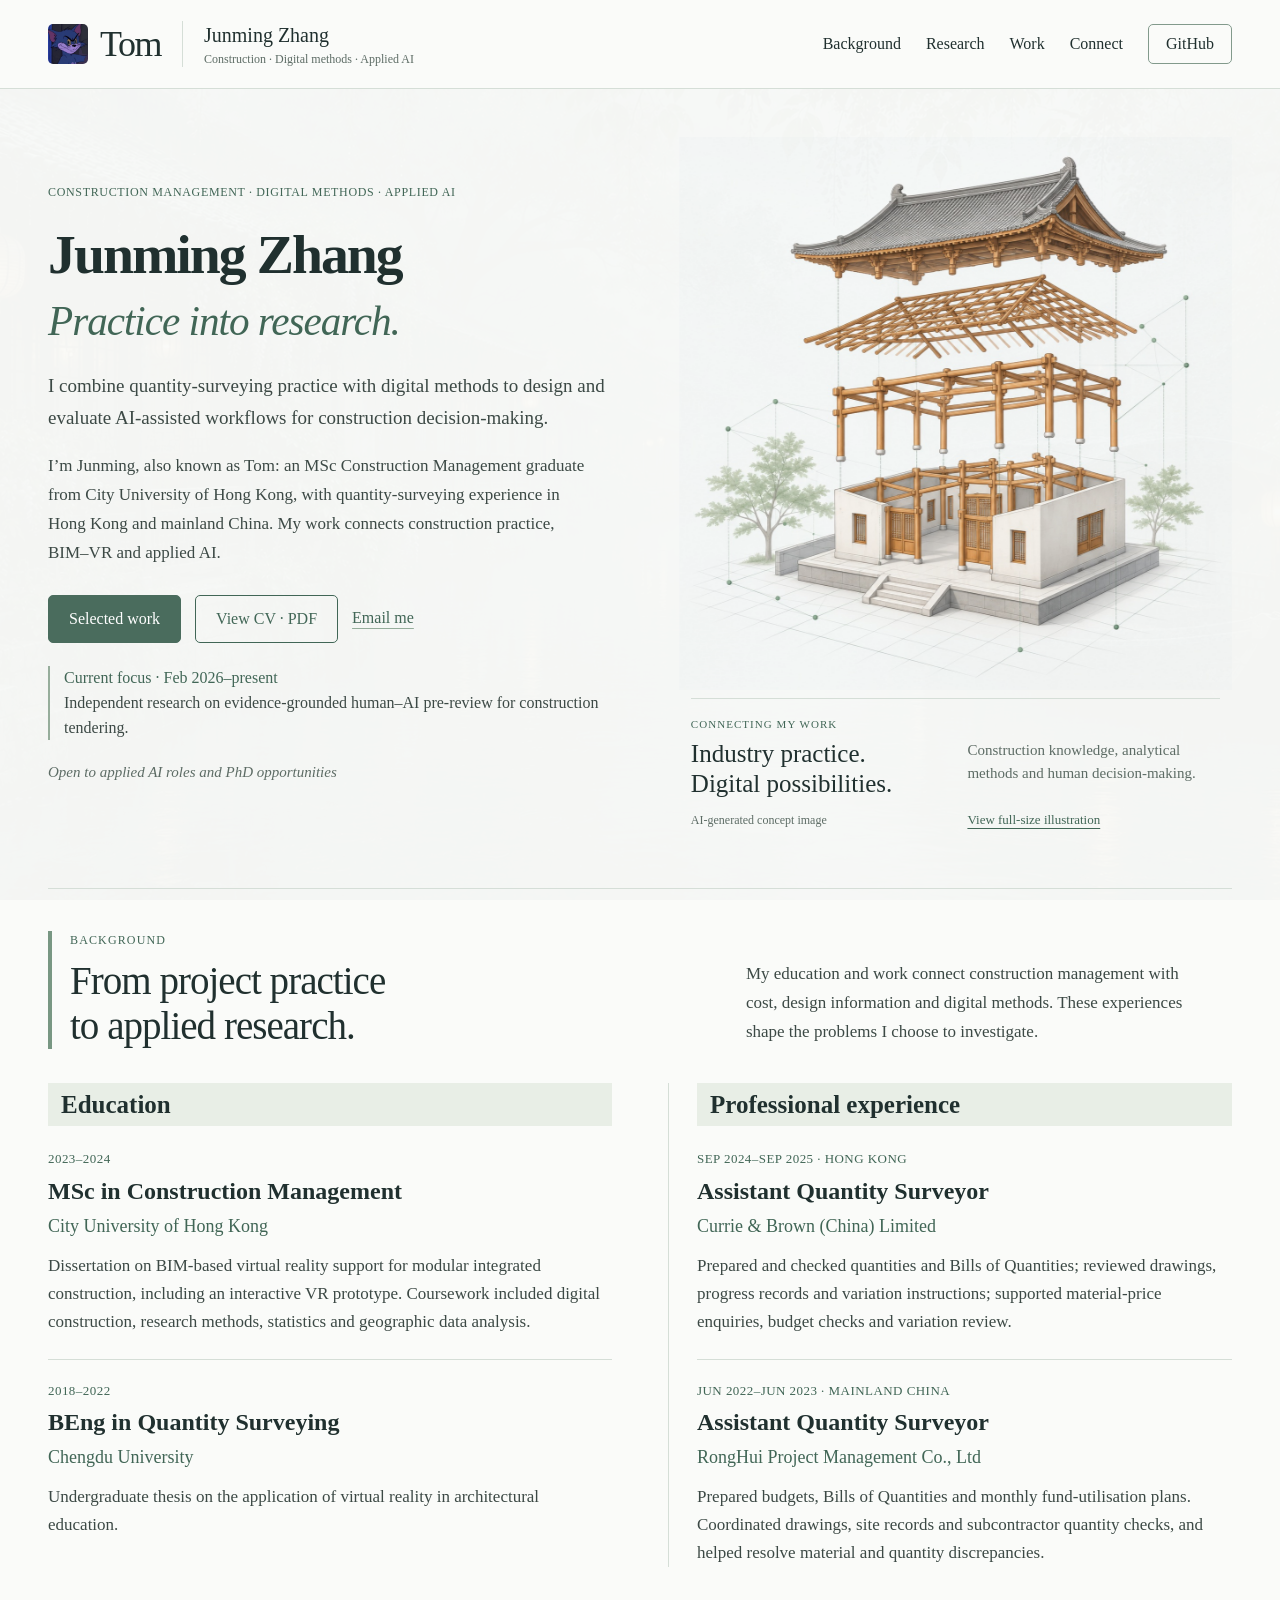
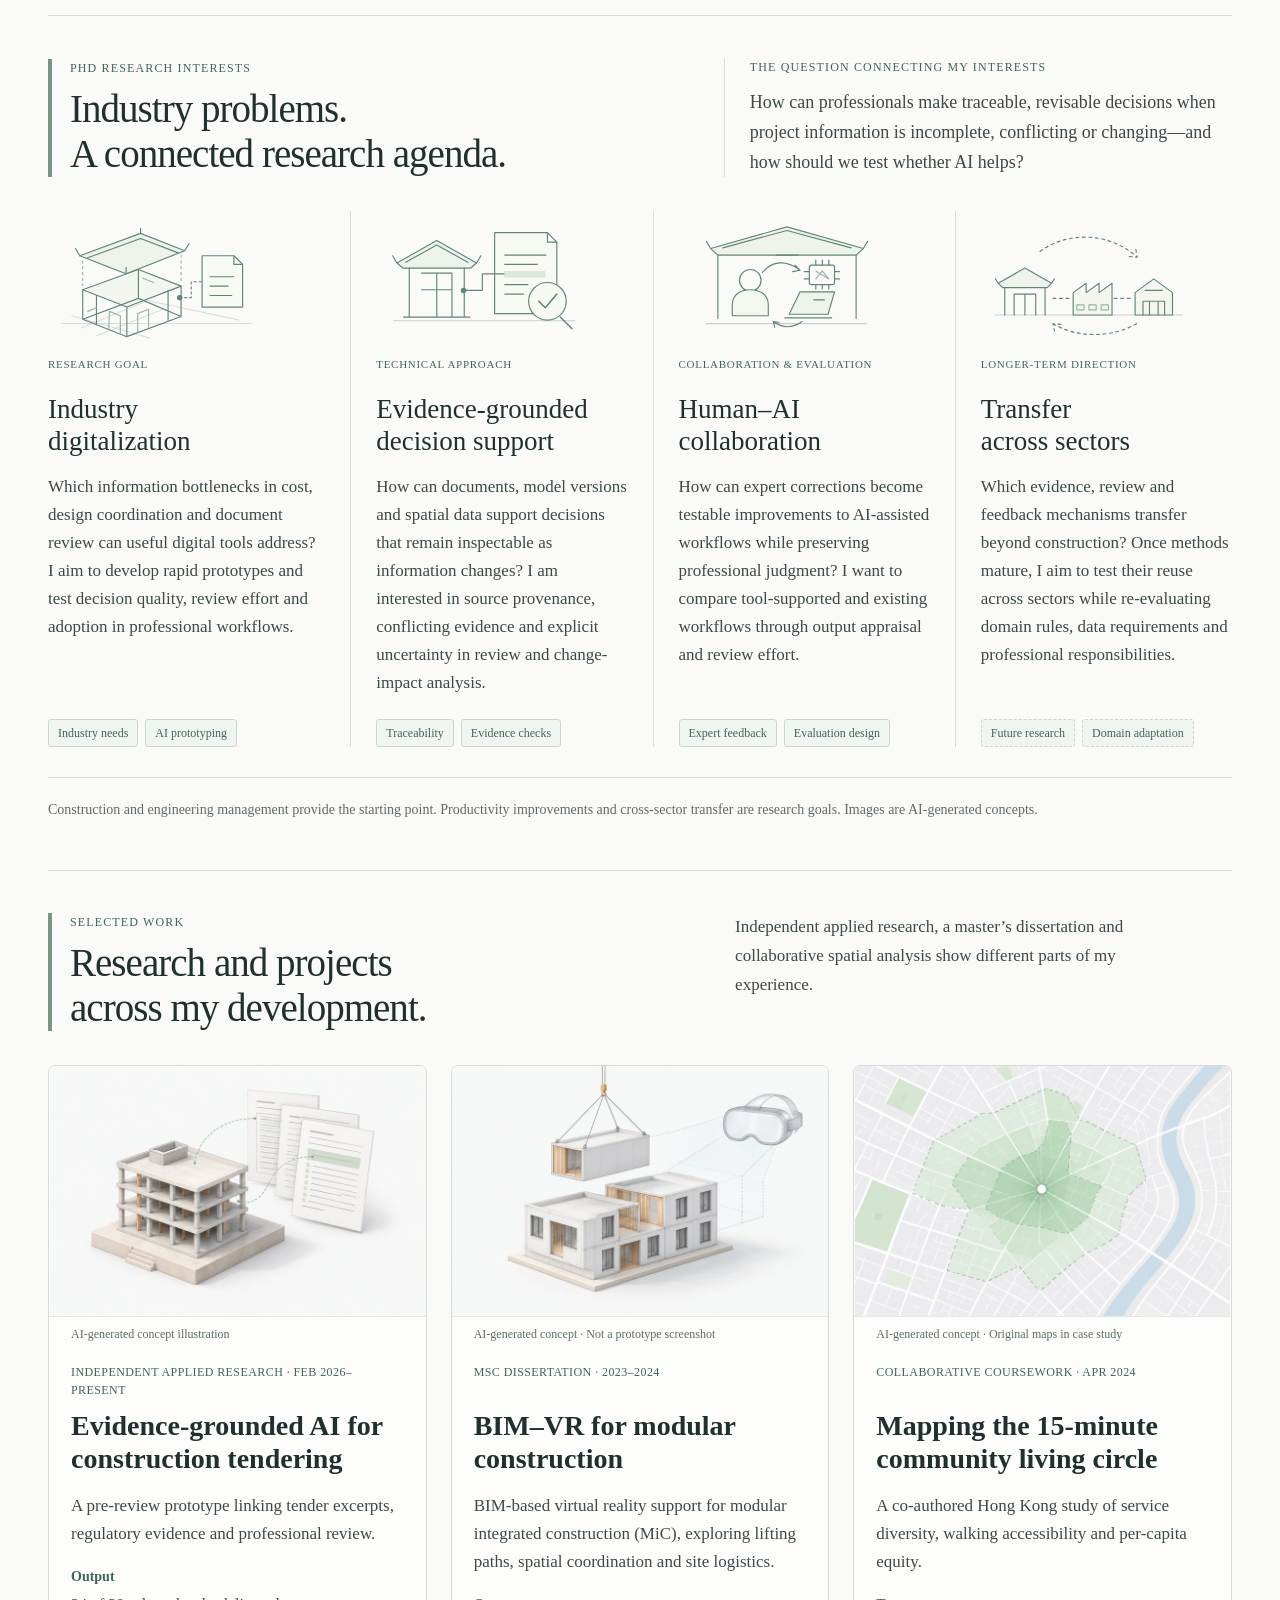
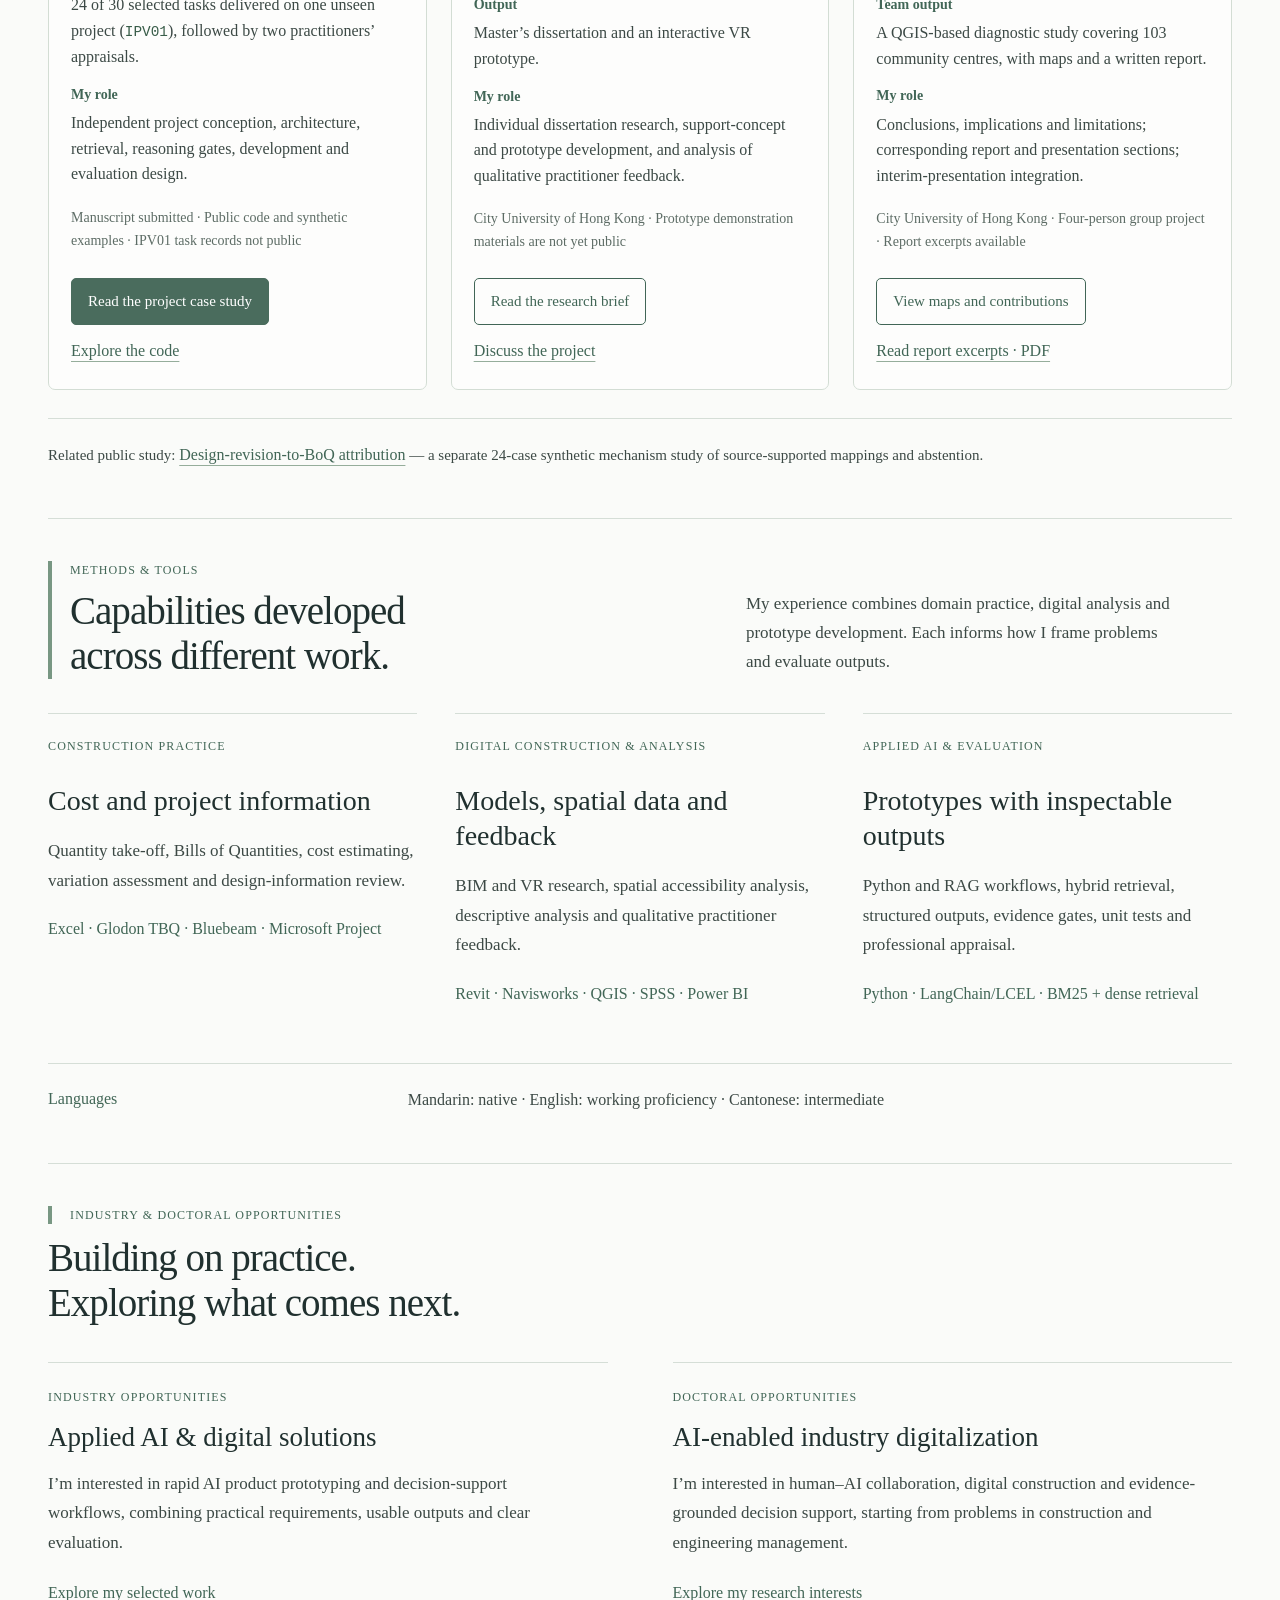
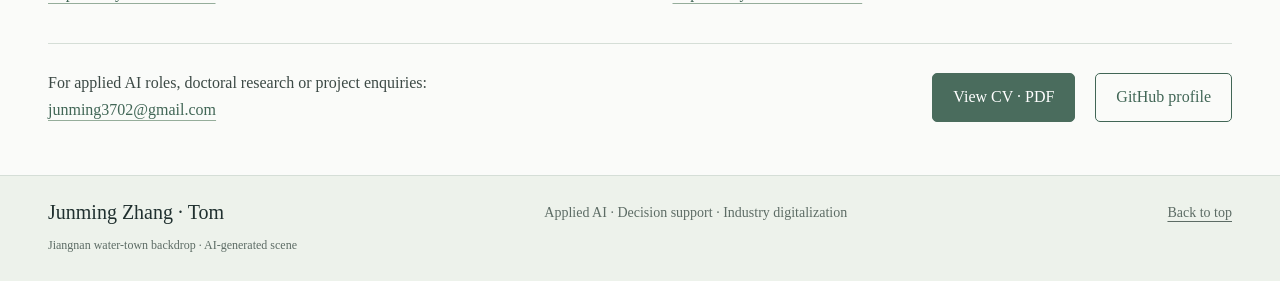
==== commit 324bbd95: "Clarify personal positioning, project contributions and evidence Add public CV, BIM–VR research brie" ====
--- a/index.html
+++ b/index.html
@@ -14,7 +14,7 @@
   <link rel="stylesheet" href="styles.css">
   <link rel="stylesheet" href="styles-v2.css">
   <link rel="stylesheet" href="styles-profile.css?v=20261127">
-  <link rel="stylesheet" href="styles-light.css?v=20261128">
+  <link rel="stylesheet" href="styles-light.css?v=20261128-evidence">
   <link rel="preload" as="image" href="assets/light/hero-v1.jpg" fetchpriority="high">
   <script src="script.js?v=20261127-profile" defer></script>
 </head>
@@ -34,10 +34,10 @@
       <div class="hero-copy">
         <p class="eyebrow hero-kicker">Construction management · Digital methods · Applied AI</p>
         <h1 id="hero-title">Junming Zhang<br><em>Practice into research.</em></h1>
-        <p class="hero-intro">I’m Junming, also known as Tom. I hold an MSc in Construction Management from City University of Hong Kong and have quantity-surveying experience in Hong Kong and mainland China.</p>
-        <p class="hero-role">My work spans construction cost and document workflows, BIM–VR research, spatial analysis and applied AI. I’m interested in turning industry problems into testable tools and research questions.</p>
-        <div class="actions"><a class="button primary" href="#background">My background</a><a class="button secondary" href="#project">Selected work</a></div>
-        <p class="availability">Open to applied AI roles and PhD opportunities</p>
+        <p class="hero-intro">I combine quantity-surveying practice with digital methods to design and evaluate AI-assisted workflows for construction decision-making.</p>
+        <p class="hero-role">I’m Junming, also known as Tom: an MSc Construction Management graduate from City University of Hong Kong, with quantity-surveying experience in Hong Kong and mainland China. My work connects construction practice, BIM–VR and applied AI.</p>
+        <div class="actions"><a class="button primary" href="#project">Selected work</a><a class="button secondary" href="assets/docs/Junming_Zhang_Public_CV.pdf">View CV · PDF</a><a class="text-link" href="mailto:junming3702@gmail.com">Email me</a></div>
+        <p class="current-focus"><strong>Current focus · Feb 2026–present</strong><br>Independent research on evidence-grounded human–AI pre-review for construction tendering.</p><p class="availability">Open to applied AI roles and PhD opportunities</p>
       </div>
       <figure class="hero-photo"><img src="assets/light/hero-v1.jpg" alt="Conceptual Chinese courtyard connecting physical project information with digital workflows" width="1254" height="1254" fetchpriority="high"><figcaption><span class="eyebrow">Connecting my work</span><strong>Industry practice.<br>Digital possibilities.</strong><span>Construction knowledge, analytical methods and human decision-making.</span><small>AI-generated concept image</small><a class="artwork-link" href="assets/light/hero-v1.jpg">View full-size illustration</a></figcaption></figure>
     </section>
@@ -46,7 +46,7 @@
       <div class="section-heading"><div><p class="eyebrow">Background</p><h2 id="background-title">From project practice<br>to applied research.</h2></div><p>My education and work connect construction management with cost, design information and digital methods. These experiences shape the problems I choose to investigate.</p></div>
       <div class="background-grid">
         <div><h3 class="background-column-title">Education</h3>
-          <article class="background-entry"><p class="eyebrow">2023–2024</p><h4>MSc in Construction Management</h4><p class="entry-institution">City University of Hong Kong</p><p>Dissertation on BIM-based virtual reality support for modular integrated construction. Coursework included digital construction, research methods, statistics and geographic data analysis.</p></article>
+          <article class="background-entry"><p class="eyebrow">2023–2024</p><h4>MSc in Construction Management</h4><p class="entry-institution">City University of Hong Kong</p><p>Dissertation on BIM-based virtual reality support for modular integrated construction, including an interactive VR prototype. Coursework included digital construction, research methods, statistics and geographic data analysis.</p></article>
           <article class="background-entry"><p class="eyebrow">2018–2022</p><h4>BEng in Quantity Surveying</h4><p class="entry-institution">Chengdu University</p><p>Undergraduate thesis on the application of virtual reality in architectural education.</p></article>
         </div>
         <div><h3 class="background-column-title">Professional experience</h3>
@@ -57,19 +57,19 @@
     </div></section>
 
     <section class="research-section" id="research" aria-labelledby="research-title"><div class="wrap">
-      <div class="section-heading research-heading"><div><p class="eyebrow">PhD research interests</p><h2 id="research-title">Industry problems.<br>A connected research agenda.</h2></div><div class="research-focus"><p class="eyebrow">The question connecting my interests</p><p>How can digital methods and human–AI collaboration improve the quality and efficiency of decisions in construction management?</p></div></div>
-      <div class="research-grid"><article class="research-card "><img src="assets/light/digitalization.svg" alt="Conceptual exploded Chinese courtyard model connecting physical project drawings with structured digital workflows" width="300" height="180" loading="lazy"><p class="card-role">Research goal</p><h3>Industry<br>digitalization</h3><p>Start with industry pain points in project information and professional workflows. Develop testable digital tools and investigate their usefulness, adoption and effects on productivity.</p><div class="tags"><span>Industry needs</span><span>AI prototyping</span></div></article>
-<article class="research-card "><img src="assets/light/evidence.svg" alt="Conceptual Chinese timber hall with source passages linked to traceable review records" width="300" height="180" loading="lazy"><p class="card-role">Technical approach</p><h3>Evidence-grounded<br>decision support</h3><p>Study how documents, digital models and spatial data can inform inspectable decisions, with clear source provenance, applicability and uncertainty.</p><div class="tags"><span>Traceability</span><span>Evidence checks</span></div></article>
-<article class="research-card "><img src="assets/light/collaboration.svg" alt="Conceptual Chinese pavilion shared by human and computational review stations, connected through feedback paths" width="300" height="180" loading="lazy"><p class="card-role">Collaboration & evaluation</p><h3>Human–AI<br>collaboration</h3><p>Investigate how practitioners work with digital tools, how their feedback informs evaluation, and where professional judgment should guide AI-assisted work.</p><div class="tags"><span>Expert feedback</span><span>Evaluation design</span></div></article>
-<article class="research-card future-card"><img src="assets/light/transfer.svg" alt="Conceptual Chinese courtyard model with exploratory dashed links to manufacturing and logistics study models" width="300" height="180" loading="lazy"><p class="card-role">Longer-term direction</p><h3>Transfer<br>across sectors</h3><p>Once methods mature in construction management, examine what transfers to other industries and what needs new domain evidence and evaluation.</p><div class="tags"><span>Future research</span><span>Domain adaptation</span></div></article>
+      <div class="section-heading research-heading"><div><p class="eyebrow">PhD research interests</p><h2 id="research-title">Industry problems.<br>A connected research agenda.</h2></div><div class="research-focus"><p class="eyebrow">The question connecting my interests</p><p>How can professionals make traceable, revisable decisions when project information is incomplete, conflicting or changing—and how should we test whether AI helps?</p></div></div>
+      <div class="research-grid"><article class="research-card "><img src="assets/light/digitalization.svg" alt="Conceptual exploded Chinese courtyard model connecting physical project drawings with structured digital workflows" width="300" height="180" loading="lazy"><p class="card-role">Research goal</p><h3>Industry<br>digitalization</h3><p>Which information bottlenecks in cost, design coordination and document review can useful digital tools address? I aim to develop rapid prototypes and test decision quality, review effort and adoption in professional workflows.</p><div class="tags"><span>Industry needs</span><span>AI prototyping</span></div></article>
+<article class="research-card "><img src="assets/light/evidence.svg" alt="Conceptual Chinese timber hall with source passages linked to traceable review records" width="300" height="180" loading="lazy"><p class="card-role">Technical approach</p><h3>Evidence-grounded<br>decision support</h3><p>How can documents, model versions and spatial data support decisions that remain inspectable as information changes? I am interested in source provenance, conflicting evidence and explicit uncertainty in review and change-impact analysis.</p><div class="tags"><span>Traceability</span><span>Evidence checks</span></div></article>
+<article class="research-card "><img src="assets/light/collaboration.svg" alt="Conceptual Chinese pavilion shared by human and computational review stations, connected through feedback paths" width="300" height="180" loading="lazy"><p class="card-role">Collaboration & evaluation</p><h3>Human–AI<br>collaboration</h3><p>How can expert corrections become testable improvements to AI-assisted workflows while preserving professional judgment? I want to compare tool-supported and existing workflows through output appraisal and review effort.</p><div class="tags"><span>Expert feedback</span><span>Evaluation design</span></div></article>
+<article class="research-card future-card"><img src="assets/light/transfer.svg" alt="Conceptual Chinese courtyard model with exploratory dashed links to manufacturing and logistics study models" width="300" height="180" loading="lazy"><p class="card-role">Longer-term direction</p><h3>Transfer<br>across sectors</h3><p>Which evidence, review and feedback mechanisms transfer beyond construction? Once methods mature, I aim to test their reuse across sectors while re-evaluating domain rules, data requirements and professional responsibilities.</p><div class="tags"><span>Future research</span><span>Domain adaptation</span></div></article>
 </div><p class="research-note">Construction and engineering management provide the starting point. Productivity improvements and cross-sector transfer are research goals. Images are AI-generated concepts.</p></div></section>
 
     <section class="project-section selected-work wrap" id="project" aria-labelledby="work-title">
       <div class="section-heading"><div><p class="eyebrow">Selected work</p><h2 id="work-title">Research and projects<br>across my development.</h2></div><p>Independent applied research, a master’s dissertation and collaborative spatial analysis show different parts of my experience.</p></div>
       <div class="selected-work-grid">
-        <article class="work-card" aria-labelledby="tendering-card-title"><img class="work-image" src="assets/light/tendering-v1.jpg" alt="" width="1536" height="1024" loading="lazy"><p class="eyebrow">Independent applied research · 2026</p><h3 id="tendering-card-title">Evidence-grounded AI for construction tendering</h3><p>I independently designed and developed a pre-review prototype that connects document excerpts, regulatory evidence and professional review. The work covers system architecture, retrieval, reasoning gates and evaluation.</p><p class="work-note">Manuscript submitted · Public code and synthetic examples</p><div class="work-links"><a class="button primary" href="tendering.html">Read the project case study</a><a class="text-link" href="https://github.com/junming3702-cmyk/-LLM">Explore the code</a></div></article>
-        <article class="work-card" aria-labelledby="bim-card-title"><img class="work-image" src="assets/light/bim-vr-v1.jpg" alt="" width="1536" height="1024" loading="lazy"><p class="eyebrow">MSc dissertation · 2023–2024</p><h3 id="bim-card-title">BIM–VR for modular construction</h3><p>My master’s research explored BIM-based virtual reality support for modular integrated construction (MiC). I developed a support concept for lifting-path planning, spatial coordination and site logistics, and analysed qualitative practitioner feedback.</p><p class="work-note">City University of Hong Kong · Individual dissertation research</p><div class="tags"><span>BIM &amp; VR</span><span>Construction coordination</span><span>Practitioner feedback</span></div></article>
-        <article class="work-card" aria-labelledby="gis-card-title"><img class="work-image" src="assets/light/qgis-v1.jpg" alt="" width="1536" height="1024" loading="lazy"><p class="eyebrow">Collaborative coursework · Apr 2024</p><h3 id="gis-card-title">Mapping the 15-minute community living circle</h3><p>I co-authored a Hong Kong study using QGIS, points of interest and demographic data to assess service diversity, walking accessibility and per-capita equity across 103 community centres.</p><p class="work-note">City University of Hong Kong · Group research project</p><div class="tags"><span>QGIS</span><span>Spatial analysis</span><span>Access &amp; equity</span></div></article>
+        <article class="work-card" aria-labelledby="tendering-card-title"><img class="work-image" src="assets/light/tendering-v1.jpg" alt="Conceptual architecture and document-review illustration" width="1536" height="1024" loading="lazy"><p class="image-note">AI-generated concept illustration</p><p class="eyebrow">Independent applied research · Feb 2026–present</p><h3 id="tendering-card-title">Evidence-grounded AI for construction tendering</h3><p>A pre-review prototype linking tender excerpts, regulatory evidence and professional review.</p><dl class="work-facts"><div><dt>Output</dt><dd>24 of 30 selected tasks delivered on one unseen project (<code>IPV01</code>), followed by two practitioners’ appraisals.</dd></div><div><dt>My role</dt><dd>Independent project conception, architecture, retrieval, reasoning gates, development and evaluation design.</dd></div></dl><p class="work-note">Manuscript submitted · Public code and synthetic examples · IPV01 task records not public</p><div class="work-links"><a class="button primary" href="tendering.html">Read the project case study</a><a class="text-link" href="https://github.com/junming3702-cmyk/-LLM">Explore the code</a></div></article>
+        <article class="work-card" aria-labelledby="bim-card-title"><img class="work-image" src="assets/light/bim-vr-v1.jpg" alt="Conceptual modular construction and VR illustration" width="1536" height="1024" loading="lazy"><p class="image-note">AI-generated concept · Not a prototype screenshot</p><p class="eyebrow">MSc dissertation · 2023–2024</p><h3 id="bim-card-title">BIM–VR for modular construction</h3><p>BIM-based virtual reality support for modular integrated construction (MiC), exploring lifting paths, spatial coordination and site logistics.</p><dl class="work-facts"><div><dt>Output</dt><dd>Master’s dissertation and an interactive VR prototype.</dd></div><div><dt>My role</dt><dd>Individual dissertation research, support-concept and prototype development, and analysis of qualitative practitioner feedback.</dd></div></dl><p class="work-note">City University of Hong Kong · Prototype demonstration materials are not yet public</p><div class="work-links"><a class="button secondary" href="bim-vr.html">Read the research brief</a><a class="text-link" href="mailto:junming3702@gmail.com?subject=BIM-VR%20research%20enquiry">Discuss the project</a></div></article>
+        <article class="work-card" aria-labelledby="gis-card-title"><img class="work-image" src="assets/light/qgis-v1.jpg" alt="Conceptual spatial analysis illustration" width="1536" height="1024" loading="lazy"><p class="image-note">AI-generated concept · Original maps in case study</p><p class="eyebrow">Collaborative coursework · Apr 2024</p><h3 id="gis-card-title">Mapping the 15-minute community living circle</h3><p>A co-authored Hong Kong study of service diversity, walking accessibility and per-capita equity.</p><dl class="work-facts"><div><dt>Team output</dt><dd>A QGIS-based diagnostic study covering 103 community centres, with maps and a written report.</dd></div><div><dt>My role</dt><dd>Conclusions, implications and limitations; corresponding report and presentation sections; interim-presentation integration.</dd></div></dl><p class="work-note">City University of Hong Kong · Four-person group project · Report excerpts available</p><div class="work-links"><a class="button secondary" href="qgis.html">View maps and contributions</a><a class="text-link" href="assets/docs/Community_Living_Circle_Report_Excerpts.pdf">Read report excerpts · PDF</a></div></article>
       </div>
       <p class="related-work">Related public study: <a class="text-link" href="https://github.com/junming3702-cmyk/-LLM/tree/main/phase1_public/experiments/design_revision_boq_fpa">Design-revision-to-BoQ attribution</a> — a separate 24-case synthetic mechanism study of source-supported mappings and abstention.</p>
     </section>
@@ -90,7 +90,7 @@
         <article><p class="eyebrow">Industry opportunities</p><h3>Applied AI &amp; digital solutions</h3><p>I’m interested in rapid AI product prototyping and decision-support workflows, combining practical requirements, usable outputs and clear evaluation.</p><a class="text-link" href="#project">Explore my selected work</a></article>
         <article><p class="eyebrow">Doctoral opportunities</p><h3>AI-enabled industry digitalization</h3><p>I’m interested in human–AI collaboration, digital construction and evidence-grounded decision support, starting from problems in construction and engineering management.</p><a class="text-link" href="#research">Explore my research interests</a></article>
       </div>
-      <div class="contact-line"><p>This website complements my CV. Please use the contact details in my CV to get in touch.</p><a class="button secondary" href="https://github.com/junming3702-cmyk">GitHub profile</a></div>
+      <div class="contact-line"><p>For applied AI roles, doctoral research or project enquiries:<br><a class="text-link" href="mailto:junming3702@gmail.com">junming3702@gmail.com</a></p><div class="actions"><a class="button primary" href="assets/docs/Junming_Zhang_Public_CV.pdf">View CV · PDF</a><a class="button secondary" href="https://github.com/junming3702-cmyk">GitHub profile</a></div></div>
     </section>
   </main>
   <footer class="site-footer"><div class="wrap"><span>Junming Zhang · Tom</span><span>Applied AI · Decision support · Industry digitalization</span><a href="#home">Back to top</a></div><p class="scene-credit wrap">Jiangnan water-town backdrop · AI-generated scene</p></footer>
--- a/styles-light.css
+++ b/styles-light.css
@@ -1,4 +1,4 @@
-/* Approved light architecture + AI direction. Presentation only; copy and behavior stay intact. */
+/* Approved light architecture + AI direction, with source-grounded portfolio additions. */
 :root {
   color-scheme: light;
   --paper: #fafbf9;
@@ -292,3 +292,49 @@
 }
 @media (prefers-reduced-motion: reduce) { a { transition: none; } }
 @media (prefers-reduced-transparency: reduce) { .scene-backdrop { opacity: 0; } .site-header, .work-card { background: var(--paper); } }
+
+/* Evidence and contact additions, using the established light design. */
+.current-focus { border-left: 2px solid #96ad9b; padding-left: 14px; margin-top: 23px; font-size: 16px; line-height: 1.55; color: var(--text); }
+.current-focus strong { font-weight: 400; color: var(--accent); }
+.work-card > .image-note { font-size: 12px !important; color: var(--muted); margin: -14px 0 18px; line-height: 1.5; }
+.work-facts { margin: 17px 0 0; }
+.work-facts > div + div { margin-top: 13px; }
+.work-facts dt { font-size: 14px; color: var(--accent); font-weight: 600; }
+.work-facts dd { margin: 3px 0 0; font-size: 16px; line-height: 1.6; }
+.work-facts code { display: inline; font-size: .9em; }
+.study-results { border: 1px solid var(--line); border-radius: 6px; background: #f0f4ed; padding: 27px 29px; margin: 8px 0 38px; }
+.results-heading { display: flex; justify-content: space-between; align-items: flex-end; gap: 22px; }
+.results-heading h2 { font-size: 28px; line-height: 1.2; margin: 8px 0 0; }
+.result-grid { display: grid; grid-template-columns: repeat(3,minmax(0,1fr)); gap: 28px; margin-top: 27px; }
+.result-grid article + article { border-left: 1px solid #ccd8cc; padding-left: 28px; }
+.result-number { display: block; font-size: clamp(27px,2.5vw,36px); line-height: 1.2; color: var(--accent); font-weight: 400; }
+.result-grid h3 { font-size: 19px; margin: 10px 0 9px; }
+.result-grid p { font-size: 16px; line-height: 1.6; }
+.result-boundary { border-top: 1px solid var(--line); padding-top: 18px; margin: 23px 0 0; font-size: 14px; line-height: 1.65; color: var(--muted); }
+.supporting-project .project-overview h2, .project-detail-grid h2, .report-evidence > h2 { font-size: 30px; line-height: 1.25; margin: 8px 0 20px; }
+.project-detail-grid { display: grid; grid-template-columns: 1fr 1fr; gap: 50px; border-top: 1px solid var(--line); margin-top: 36px; padding-top: 34px; }
+.project-detail-grid p:not(.eyebrow) { font-size: 18px; line-height: 1.7; }
+.report-evidence { border-top: 1px solid var(--line); padding-top: 34px; margin-top: 36px; }
+.map-grid { display: grid; grid-template-columns: 1fr 1fr; gap: 34px; }
+.map-grid figure { margin: 0; }
+.map-grid img { width: 100%; aspect-ratio: 1.45; object-fit: contain; background: white; border: 1px solid var(--line); }
+.map-grid figcaption { margin-top: 12px; font-size: 15px; line-height: 1.65; color: var(--muted); }
+.contact-line .actions { margin-top: 0; flex-shrink: 0; }
+@media (max-width: 820px) {
+  .results-heading { display: block; }
+  .results-heading > a { display: inline-block; margin-top: 12px; }
+  .result-grid { gap: 20px; }
+  .result-grid article + article { padding-left: 20px; }
+  .project-detail-grid { gap: 30px; }
+}
+@media (max-width: 580px) {
+  .hero-photo { width: 100%; }
+  .hero-photo > img { aspect-ratio: 5/3; max-height: 245px; }
+  .hero .actions { flex-wrap: wrap; }
+  .current-focus { font-size: 16px; }
+  .study-results { padding: 23px 20px; }
+  .result-grid, .project-detail-grid, .map-grid { grid-template-columns: 1fr; gap: 25px; }
+  .result-grid article + article { border-left: 0; border-top: 1px solid var(--line); padding-left: 0; padding-top: 22px; }
+  .result-number { font-size: 33px; }
+  .contact-line .actions { flex-wrap: wrap; }
+}
